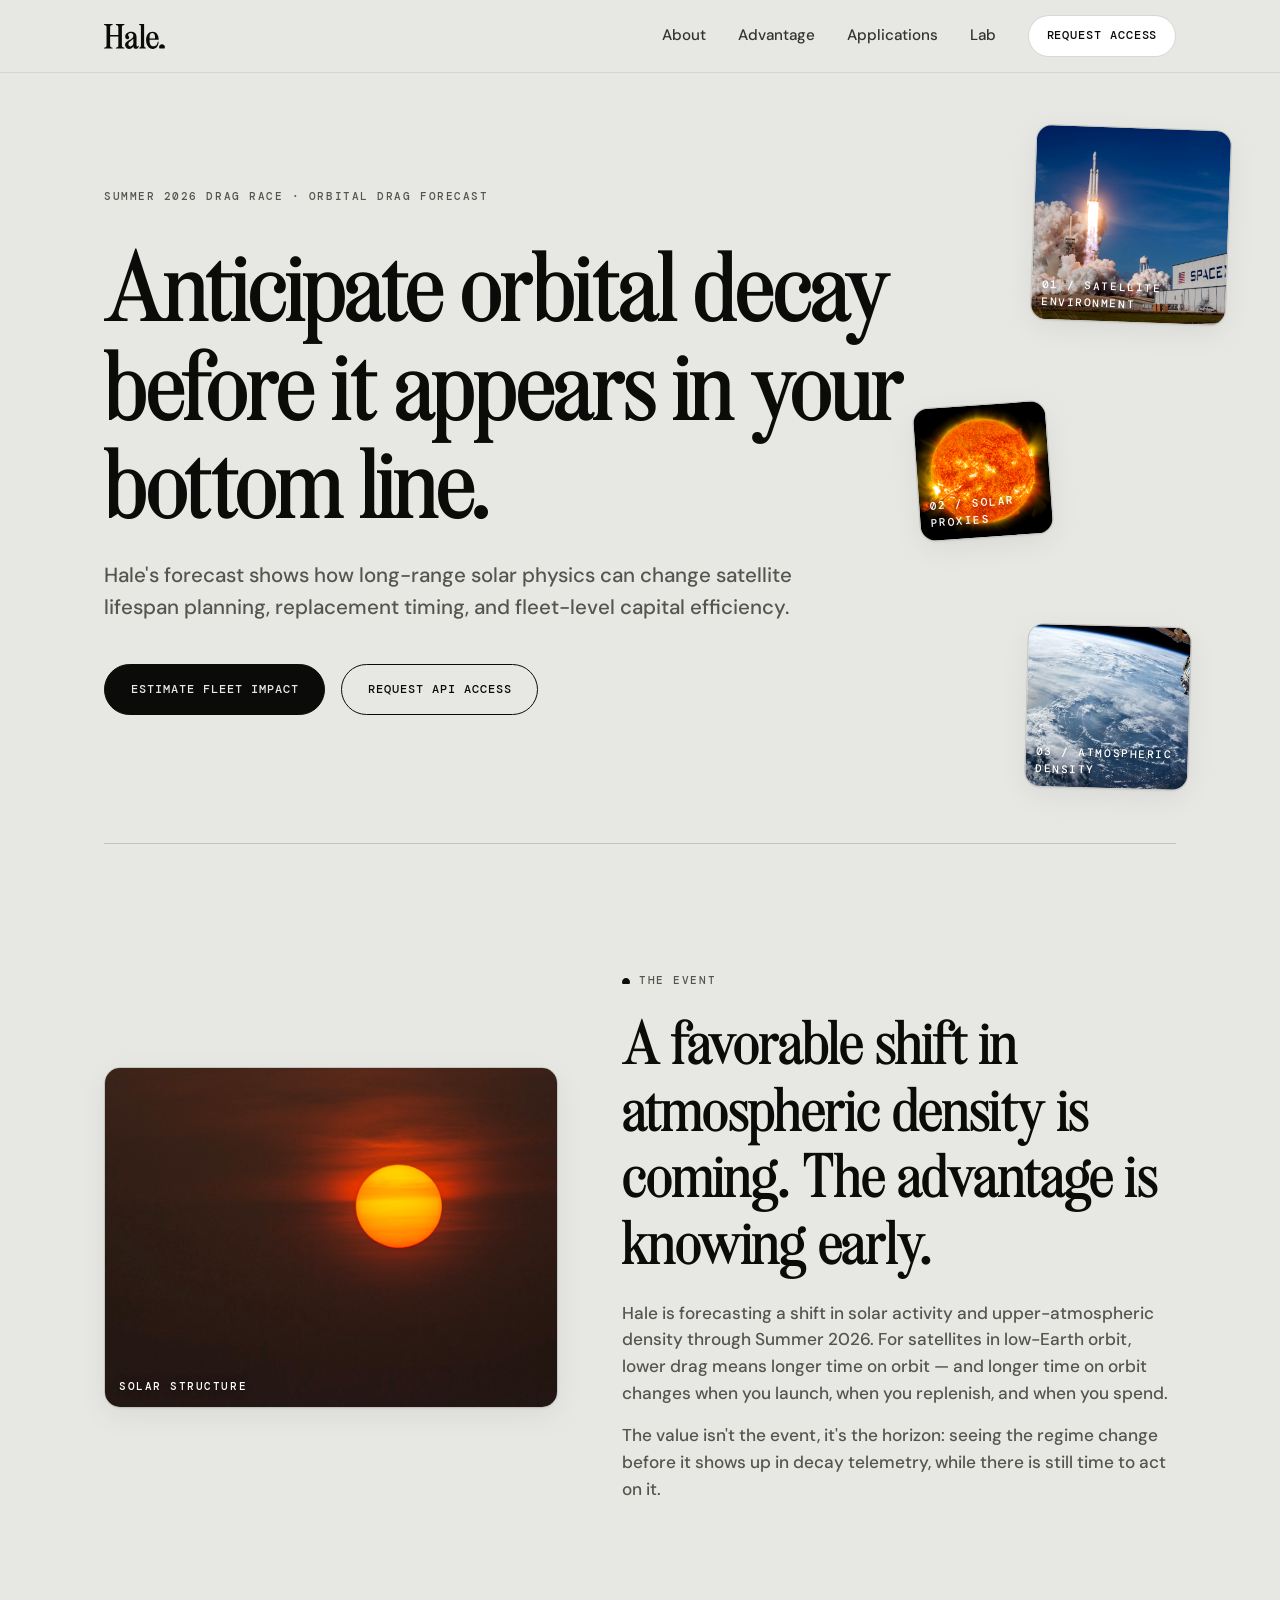
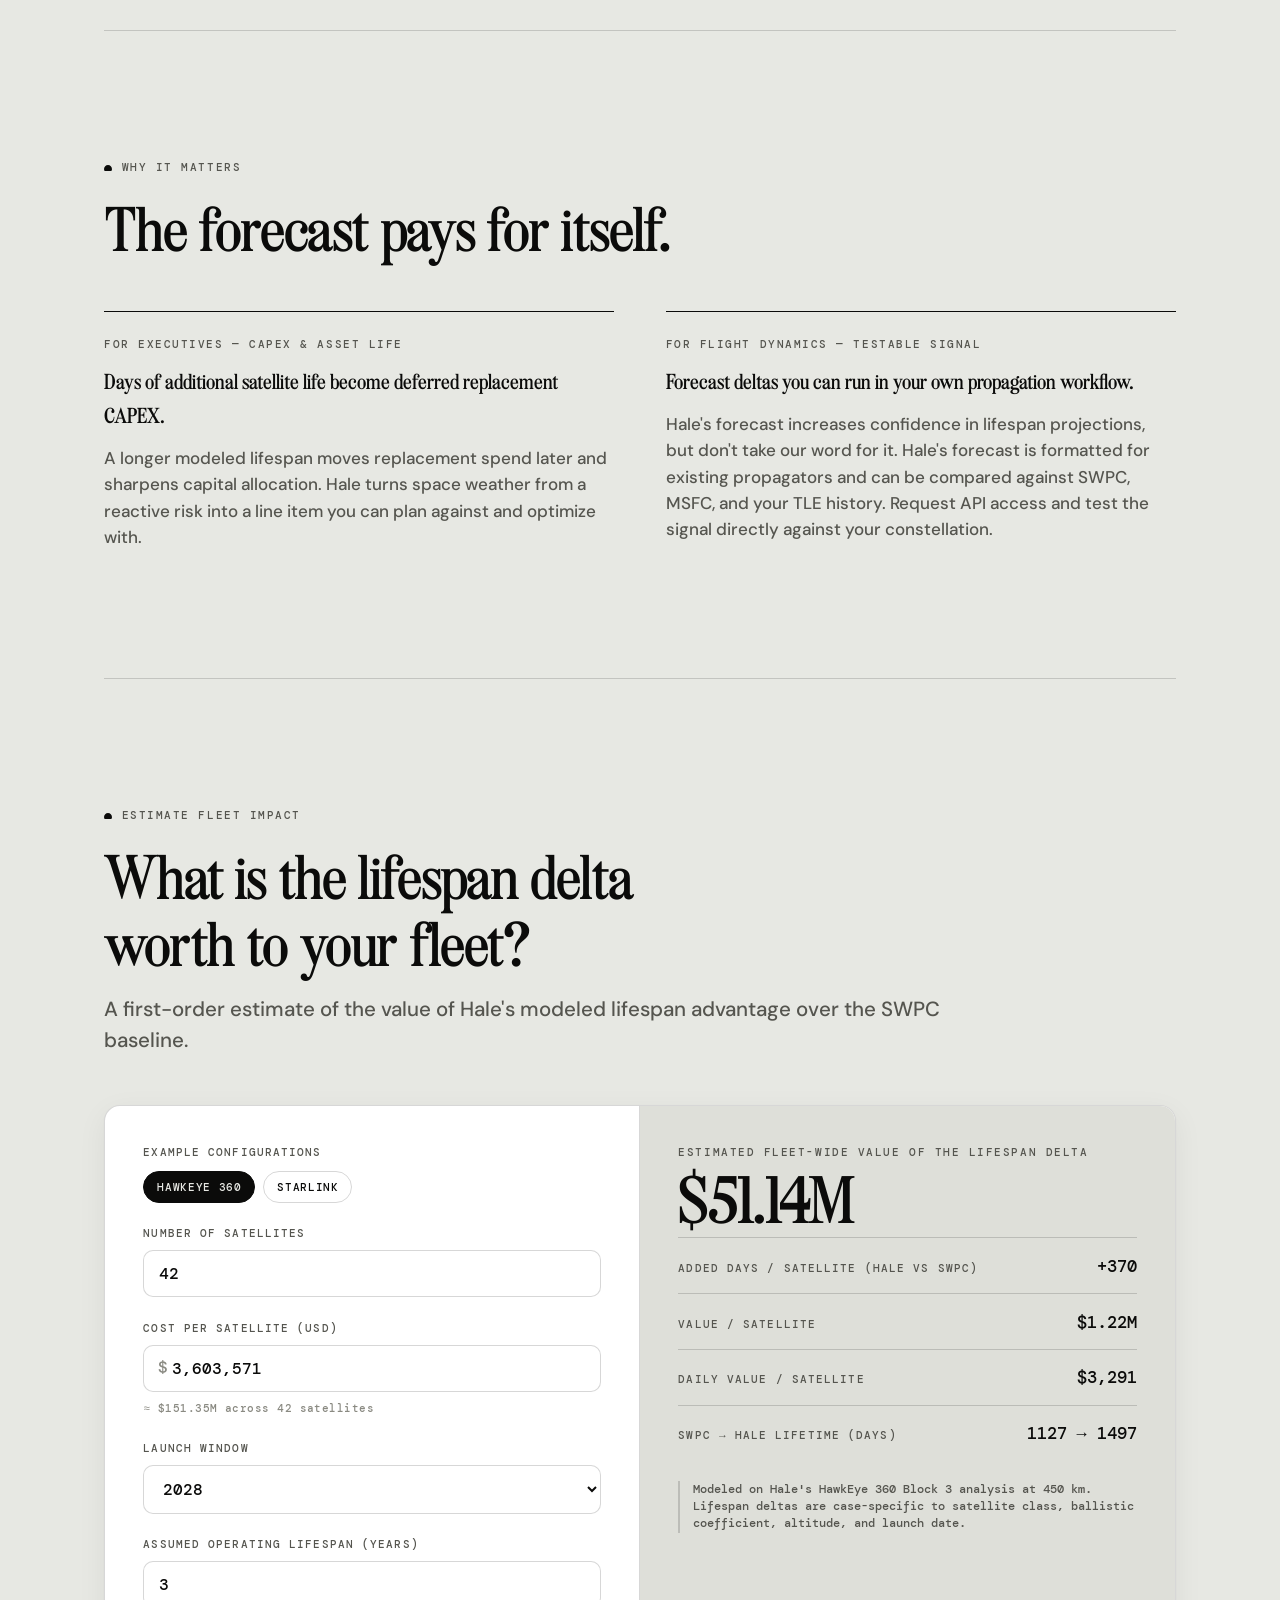
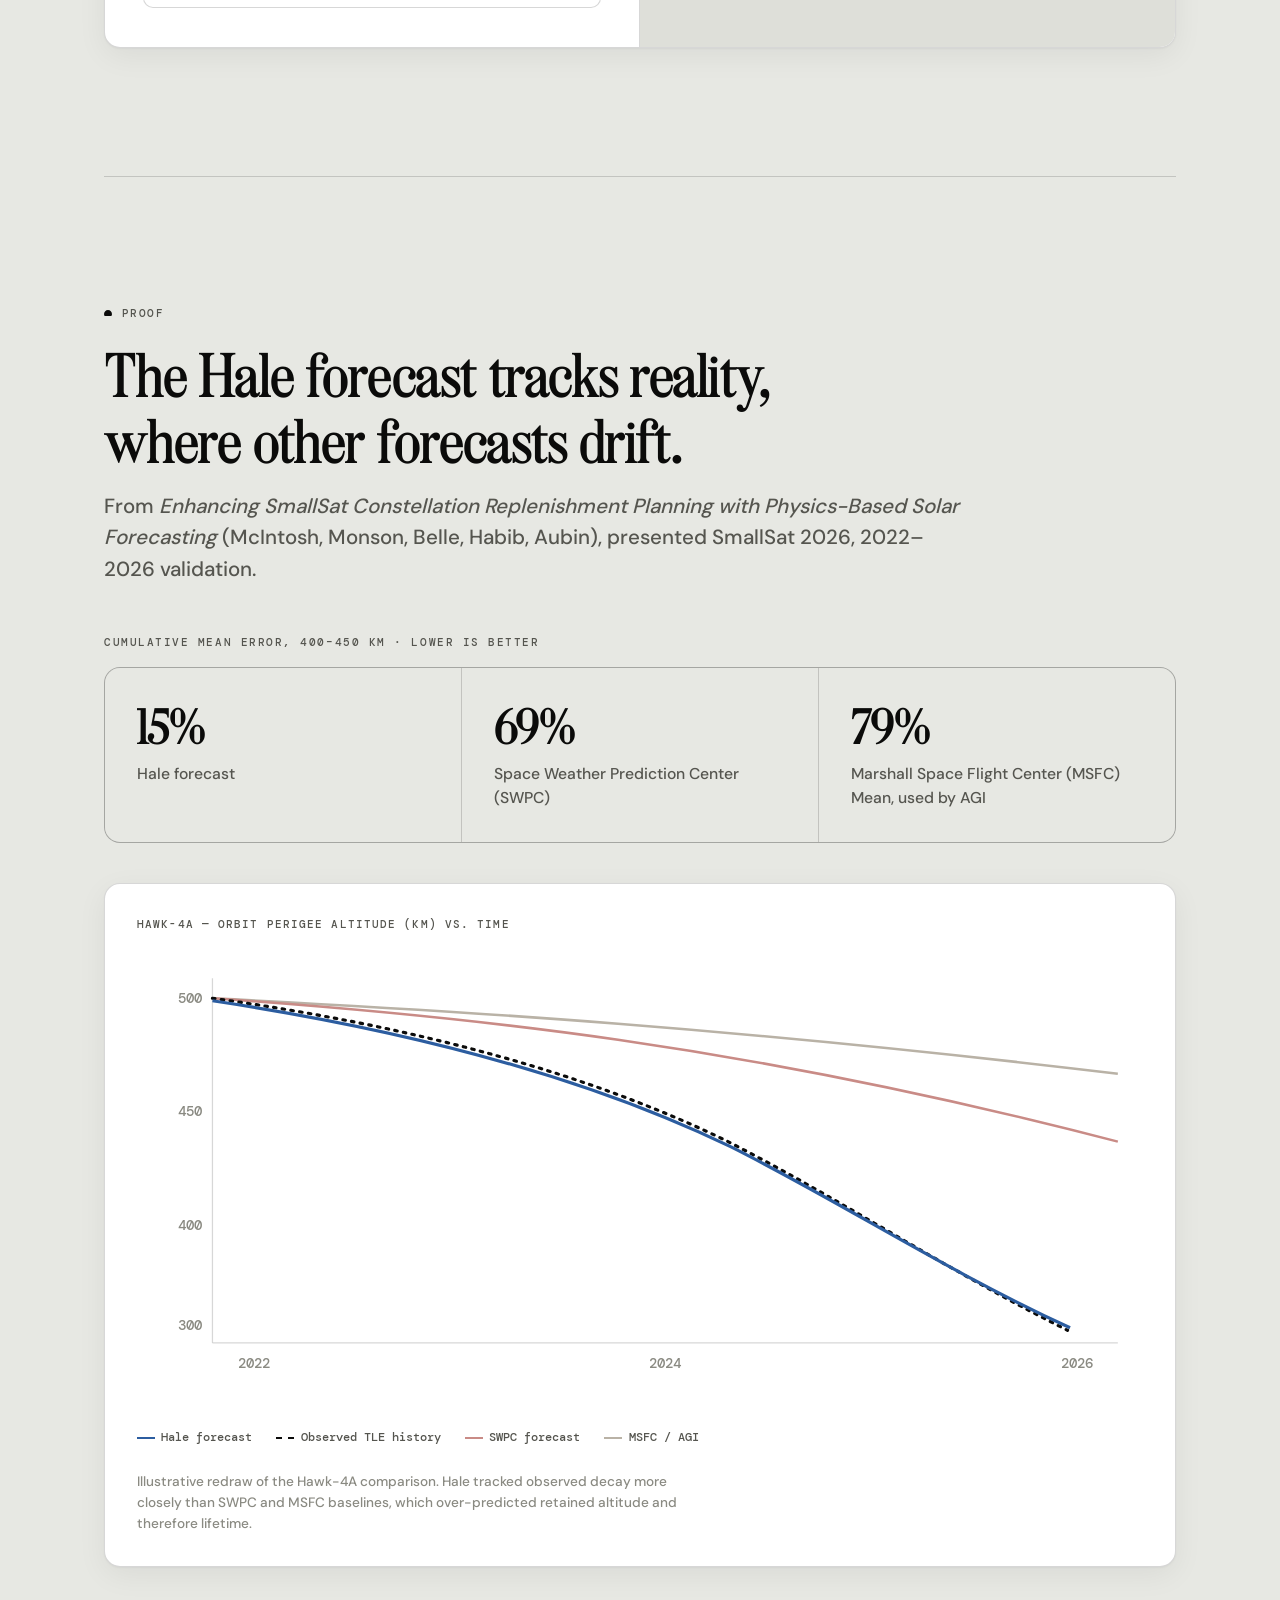
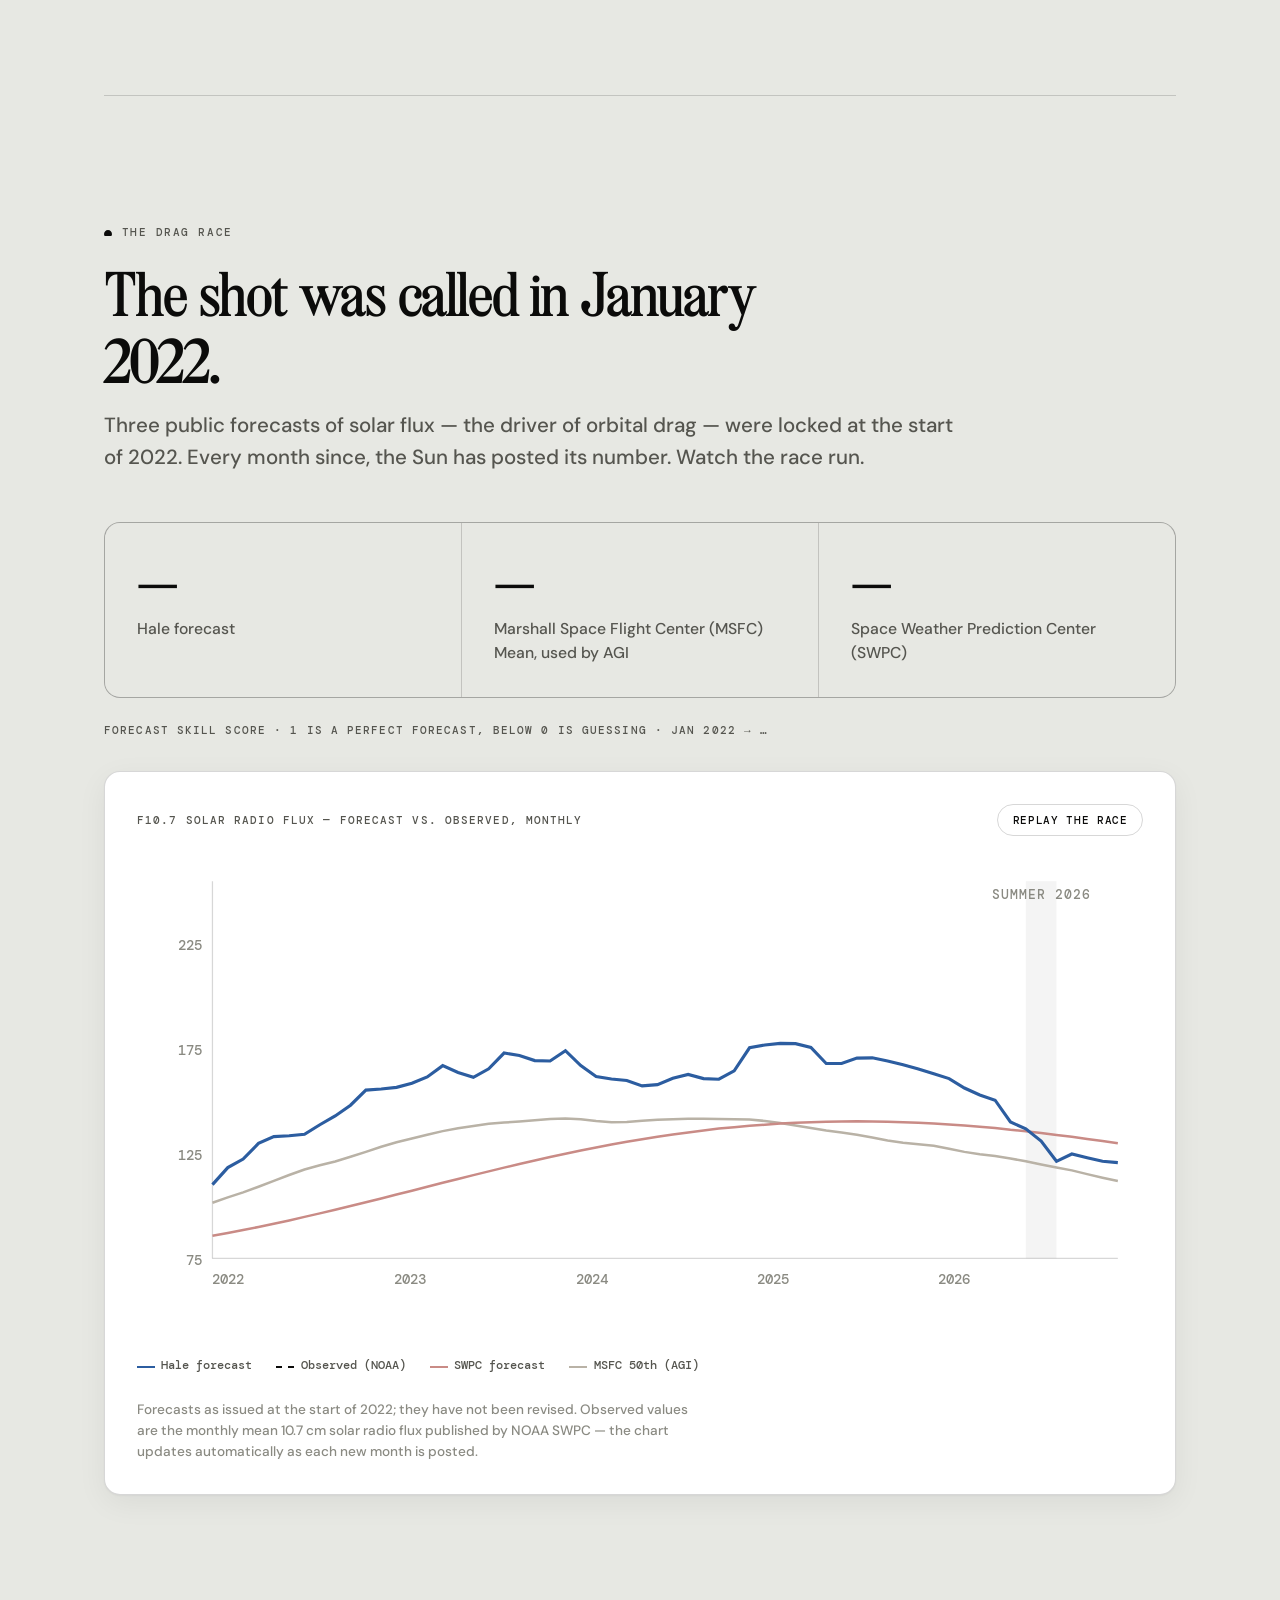
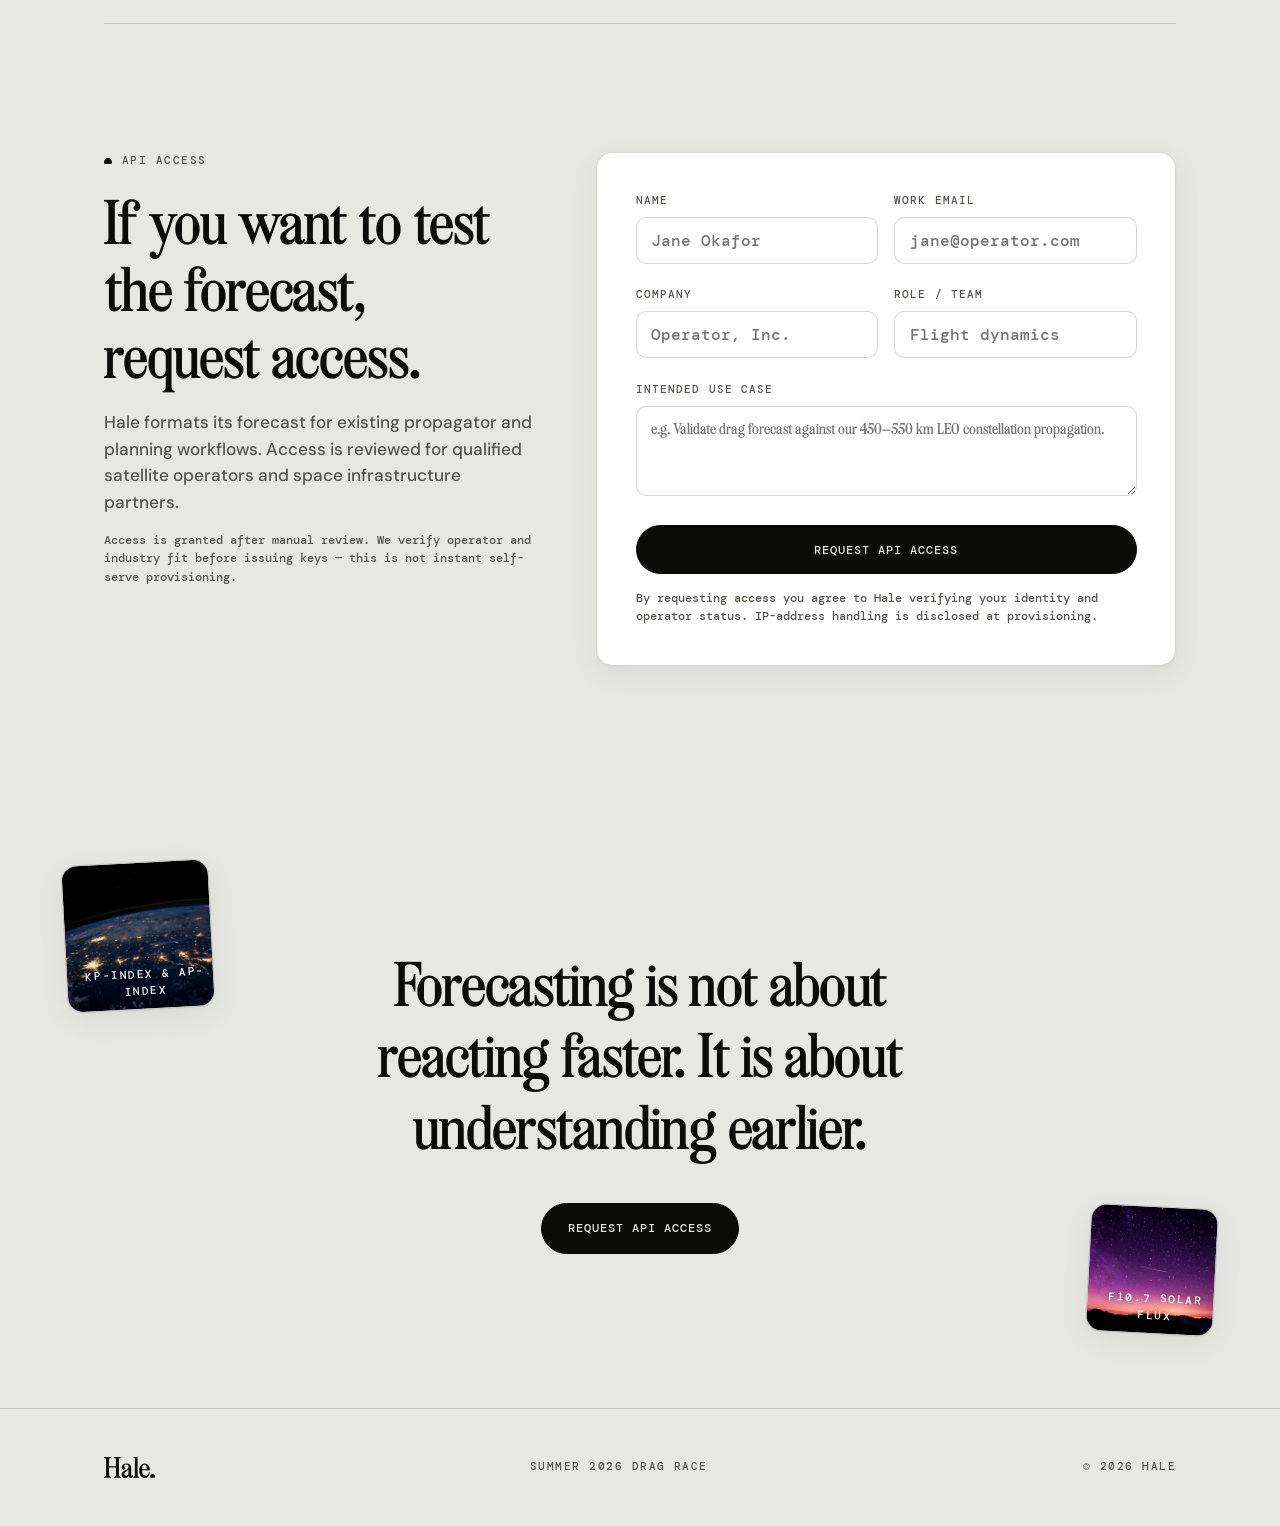
==== wordpress/static-drag-race/index.html @ 547c01ae "Static fallback: drag-race/index.html for direct serving (WP rewrites broken sitewide) Co-Authored-B" ====
<!doctype html>
<html lang="en">
<head>
<meta charset="utf-8">
<meta name="viewport" content="width=device-width, initial-scale=1">
<meta name="robots" content="noindex">
<title>Hale — Summer 2026 Drag Race · Orbital Drag Forecast</title>
<style>
/* Hale — Summer 2026 Drop. Tokens + fonts extracted from haleswx.com (hale-theme). */
:root{
  --bg:#E7E8E3;--bg-deep:#DEDFD9;--surface:#FFFFFF;--ink:#0B0B0A;--ink-soft:#55554F;--ink-faint:#8A8A82;
  --line:rgba(11,11,10,0.16);--line-soft:rgba(11,11,10,0.08);--hale-data:#2C5DA0;--warn:#9A5B2A;
  --font-serif:"Marlfield","Times New Roman",Times,Georgia,serif;
  --font-sans:"DM Sans",system-ui,-apple-system,"Segoe UI",Roboto,sans-serif;
  --font-mono:"DM Mono",ui-monospace,SFMono-Regular,Menlo,monospace;
  --t-display:clamp(3.25rem,8vw,7rem);--t-h1:clamp(2.5rem,5vw,4rem);--t-h2:clamp(1.75rem,3vw,2.5rem);--t-h3:1.375rem;
  --t-lead:clamp(1.125rem,1.6vw,1.375rem);--t-body:1.0625rem;--t-small:0.9375rem;--t-label:0.6875rem;
  --lh-display:0.96;--lh-head:1.04;--lh-body:1.55;--tracking-label:0.14em;
  --section-y:clamp(4rem,10vw,9rem);--gutter:clamp(1.25rem,5vw,5rem);--maxw:1200px;--measure:62ch;
  --radius-card:16px;--radius-sm:10px;--radius-pill:999px;--shadow-card:0 1px 2px rgba(11,11,10,.04),0 8px 30px rgba(11,11,10,.06);
  --img-fx:saturate(1.1) contrast(1.05) brightness(1.02);
}
@font-face{font-family:"Marlfield";src:url("https://cameronehrlich.github.io/hale-summer-2026-drop/fonts/marlfield-regular.woff2") format("woff2");font-weight:400;font-style:normal;font-display:swap}
@font-face{font-family:"DM Sans";src:url("https://cameronehrlich.github.io/hale-summer-2026-drop/fonts/dm-sans-500.woff2") format("woff2");font-weight:400 600;font-style:normal;font-display:swap}
@font-face{font-family:"DM Mono";src:url("https://cameronehrlich.github.io/hale-summer-2026-drop/fonts/dm-mono-500.woff2") format("woff2");font-weight:400 600;font-style:normal;font-display:swap}
*{box-sizing:border-box}
html{scroll-behavior:smooth}
body{margin:0;background:var(--bg);color:var(--ink);font-family:var(--font-sans);font-size:var(--t-body);line-height:var(--lh-body);-webkit-font-smoothing:antialiased;text-rendering:optimizeLegibility}
img{display:block}
.imgfx{filter:var(--img-fx)}
.lnk{transition:opacity .15s ease}
.lnk:hover{opacity:1!important}
.btn{transition:transform .15s ease,background .15s ease}
.btn:hover{transform:translateY(-1px)}
.btn-ghost:hover{background:rgba(11,11,10,.05);transform:none}
.pill{transition:transform .15s ease}
.pill:hover{transform:translateY(-1px)}
input:focus,select:focus,textarea:focus{outline:2px solid var(--ink);outline-offset:0}
.preset{font-family:var(--font-mono);font-size:.7rem;letter-spacing:.06em;text-transform:uppercase;padding:.5rem .8rem;border-radius:999px;cursor:pointer;transition:background .12s ease;background:transparent;color:var(--ink);border:1px solid var(--line)}
.preset[aria-pressed="true"]{background:var(--ink);color:var(--bg);border-color:var(--ink)}
@media (max-width:900px){ [data-r="deco"]{display:none!important} }
@media (max-width:820px){ [data-r="stack"]{grid-template-columns:1fr!important} [data-r="divider"]{border-right:0!important;border-bottom:1px solid var(--line)!important} }
@media (max-width:760px){ [data-r="navlinks"]{display:none!important} }
@media (max-width:560px){ [data-r="pair"]{grid-template-columns:1fr!important} }
@media (max-width:700px){ #drag-race svg text,#proof svg text{font-size:18px} #dr-dot{r:6} }
</style>
</head>
<body>

<header style="position:sticky;top:0;z-index:50;background:color-mix(in srgb,var(--bg) 86%,transparent);backdrop-filter:saturate(120%) blur(8px);-webkit-backdrop-filter:saturate(120%) blur(8px);border-bottom:1px solid var(--line-soft)">
  <div style="max-width:1200px;margin-inline:auto;padding-inline:clamp(1.25rem,5vw,5rem);display:flex;align-items:center;justify-content:space-between;height:72px">
    <a href="https://haleswx.com/" style="display:flex;align-items:center;color:var(--ink);text-decoration:none" aria-label="Hale — home"><svg width="61" height="25" viewBox="0 0 1817 747" fill="currentColor" xmlns="http://www.w3.org/2000/svg" role="img" aria-hidden="true"><path d="M1457.1 746.011C1334.54 746.011 1254.61 634.108 1254.61 481.708C1254.61 331.44 1330.28 228.063 1448.57 228.063C1564.74 228.063 1631.88 326.111 1631.88 472.117H1359.05V500.892C1359.05 603.202 1395.29 667.146 1479.48 667.146C1542.36 667.146 1589.25 629.846 1604.17 531.798H1630.82C1624.42 654.357 1566.87 746.011 1457.1 746.011ZM1440.05 268.561C1398.49 268.561 1359.05 295.205 1359.05 377.266V432.685H1521.04V377.266C1521.04 296.27 1481.61 268.561 1440.05 268.561Z"/><path d="M1048.04 735.357V708.714C1082.15 708.714 1100.26 683.136 1100.26 642.638V77.7987C1100.26 39.4322 1086.41 26.6434 1048.04 26.6434V1.11501e-05H1196.18V642.638C1196.18 683.136 1214.3 708.714 1248.4 708.714V735.357H1048.04Z"/><path d="M752.792 746.011C684.585 746.011 627.035 700.184 627.035 628.78C627.035 521.141 752.792 488.103 810.342 447.605C848.708 420.961 873.22 393.252 873.22 342.097C873.22 296.27 842.314 266.43 796.487 266.43C751.726 266.43 718.688 290.942 718.688 326.111C718.688 362.346 751.726 359.149 751.726 399.647C751.726 430.553 729.346 452.934 697.374 452.934C656.876 452.934 629.167 420.961 629.167 373.003C629.167 300.533 694.177 228.063 805.013 228.063C903.061 228.063 969.136 276.021 969.136 388.989V625.583C969.136 663.949 977.662 674.606 992.582 674.606C1006.44 674.606 1013.9 662.883 1020.29 649.029L1041.61 658.62C1026.69 722.564 989.385 742.813 952.084 742.813C909.455 742.813 873.22 720.433 873.22 663.949H871.089C848.708 721.499 802.881 746.011 752.792 746.011ZM790.093 669.278C827.393 669.278 863.628 642.634 873.22 586.15V444.408C857.234 461.459 840.182 474.248 823.131 485.971C770.909 522.206 727.214 550.981 727.214 607.465C727.214 647.963 752.792 669.278 790.093 669.278Z"/><path d="M0 735.357V708.714C47.9581 708.714 73.5357 683.136 73.5357 642.638V92.719C73.5357 52.221 47.9581 26.6434 0 26.6434V0H253.645V26.6434C205.687 26.6434 180.109 52.221 180.109 92.719V330.378H425.228V92.719C425.228 52.221 399.651 26.6434 351.693 26.6434V0H605.338V26.6434C557.379 26.6434 531.802 52.221 531.802 92.719V642.638C531.802 683.136 557.379 708.714 605.338 708.714V735.357H351.693V708.714C399.651 708.714 425.228 683.136 425.228 642.638V373.007H180.109V642.638C180.109 683.136 205.687 708.714 253.645 708.714V735.357H0Z"/><path d="M1729.9 602.412C1777.75 602.412 1816.54 641.205 1816.54 689.057C1816.54 706.085 1811.63 721.964 1803.15 735.357H1656.65C1648.17 721.964 1643.25 706.084 1643.25 689.057C1643.25 641.205 1682.05 602.412 1729.9 602.412Z"/></svg></a>
    <nav style="display:flex;gap:2rem;align-items:center">
      <div data-r="navlinks" style="display:flex;gap:2rem;align-items:center">
      <a class="lnk" href="#event" style="font-family:var(--font-sans);font-size:0.95rem;text-decoration:none;color:var(--ink);opacity:.82">About</a>
      <a class="lnk" href="#value" style="font-family:var(--font-sans);font-size:0.95rem;text-decoration:none;color:var(--ink);opacity:.82">Advantage</a>
      <a class="lnk" href="#calculator" style="font-family:var(--font-sans);font-size:0.95rem;text-decoration:none;color:var(--ink);opacity:.82">Applications</a>
      <a class="lnk" href="#proof" style="font-family:var(--font-sans);font-size:0.95rem;text-decoration:none;color:var(--ink);opacity:.82">Lab</a>
      </div>
      <a class="pill" href="#api" style="font-family:var(--font-mono);font-size:0.72rem;letter-spacing:0.08em;text-transform:uppercase;background:var(--surface);border:1px solid var(--line);border-radius:999px;padding:.7rem 1.1rem;text-decoration:none;white-space:nowrap;color:var(--ink)">Request access</a>
    </nav>
  </div>
</header>

<!-- HERO -->
<section style="position:relative;padding-block:clamp(4rem,9vw,8rem) var(--section-y);overflow:hidden">
  <div aria-hidden="true" data-r="deco" style="position:absolute;inset:0;pointer-events:none;z-index:0">
    <figure style="position:absolute;top:7%;right:4%;width:clamp(140px,16vw,196px);height:clamp(140px,16vw,196px);transform:rotate(2deg);border-radius:16px;overflow:hidden;border:1px solid var(--line);box-shadow:var(--shadow-card);margin:0">
      <img class="imgfx" src="https://cameronehrlich.github.io/hale-summer-2026-drop/images/hero-launch.jpg" alt="" style="width:100%;height:100%;object-fit:cover">
      <figcaption style="position:absolute;left:10px;bottom:9px;color:#fff;text-shadow:0 1px 8px rgba(0,0,0,.6);font-family:var(--font-mono);font-size:var(--t-label);letter-spacing:0.14em;text-transform:uppercase">01 / Satellite environment</figcaption>
    </figure>
    <figure style="position:absolute;top:43%;right:18%;width:clamp(104px,11vw,134px);height:clamp(104px,11vw,134px);transform:rotate(-4deg);border-radius:16px;overflow:hidden;border:1px solid var(--line);box-shadow:var(--shadow-card);margin:0">
      <img class="imgfx" src="https://cameronehrlich.github.io/hale-summer-2026-drop/images/hero-sun.jpg" alt="" style="width:100%;height:100%;object-fit:cover">
      <figcaption style="position:absolute;left:10px;bottom:9px;color:#fff;text-shadow:0 1px 8px rgba(0,0,0,.6);font-family:var(--font-mono);font-size:var(--t-label);letter-spacing:0.14em;text-transform:uppercase">02 / Solar Proxies</figcaption>
    </figure>
    <figure style="position:absolute;bottom:7%;right:7%;width:clamp(120px,13vw,164px);height:clamp(120px,13vw,164px);transform:rotate(1.5deg);border-radius:16px;overflow:hidden;border:1px solid var(--line);box-shadow:var(--shadow-card);margin:0">
      <img class="imgfx" src="https://cameronehrlich.github.io/hale-summer-2026-drop/images/hero-earth.jpg" alt="" style="width:100%;height:100%;object-fit:cover">
      <figcaption style="position:absolute;left:10px;bottom:9px;color:#fff;text-shadow:0 1px 8px rgba(0,0,0,.6);font-family:var(--font-mono);font-size:var(--t-label);letter-spacing:0.14em;text-transform:uppercase">03 / Atmospheric density</figcaption>
    </figure>
  </div>
  <div style="max-width:1200px;margin-inline:auto;padding-inline:clamp(1.25rem,5vw,5rem);position:relative;z-index:1">
    <div style="font-family:var(--font-mono);font-size:var(--t-label);letter-spacing:0.14em;text-transform:uppercase;color:var(--ink-soft);margin-bottom:2rem">Summer 2026 Drag Race · Orbital drag forecast</div>
    <h1 style="font-family:var(--font-serif);font-size:var(--t-display);font-weight:400;line-height:var(--lh-display);letter-spacing:-0.02em;max-width:16ch;margin:0">Anticipate orbital decay before it appears in your bottom line.</h1>
    <p style="margin:1.75rem 0 0;font-size:var(--t-lead);color:var(--ink-soft);max-width:54ch;font-weight:300">Hale's forecast shows how long-range solar physics can change satellite lifespan planning, replacement timing, and fleet-level capital efficiency.</p>
    <div style="margin-top:2.5rem;display:flex;gap:1rem;flex-wrap:wrap">
      <a class="btn" href="#calculator" style="font-family:var(--font-mono);font-size:0.78rem;letter-spacing:0.08em;text-transform:uppercase;padding:.95rem 1.6rem;border-radius:999px;text-decoration:none;border:1px solid var(--ink);background:var(--ink);color:var(--bg)">Estimate fleet impact</a>
      <a class="btn btn-ghost" href="#api" style="font-family:var(--font-mono);font-size:0.78rem;letter-spacing:0.08em;text-transform:uppercase;padding:.95rem 1.6rem;border-radius:999px;text-decoration:none;border:1px solid var(--ink);background:transparent;color:var(--ink)">Request API access</a>
    </div>
  </div>
</section>

<div style="max-width:1200px;margin-inline:auto;padding-inline:clamp(1.25rem,5vw,5rem)"><hr style="border:0;border-top:1px solid var(--line);margin:0"></div>

<!-- EVENT -->
<section id="event" style="padding-block:var(--section-y)">
  <div data-r="stack" style="max-width:1200px;margin-inline:auto;padding-inline:clamp(1.25rem,5vw,5rem);display:grid;grid-template-columns:.9fr 1.1fr;gap:clamp(2rem,5vw,5rem);align-items:center">
    <figure style="position:relative;margin:0;border-radius:16px;overflow:hidden;border:1px solid var(--line);box-shadow:var(--shadow-card)">
      <img class="imgfx" src="https://cameronehrlich.github.io/hale-summer-2026-drop/images/event-sun.jpg" alt="The Sun glowing low through the upper atmosphere" style="width:100%;aspect-ratio:4/3;object-fit:cover">
      <figcaption style="position:absolute;left:14px;bottom:12px;color:#fff;text-shadow:0 1px 8px rgba(0,0,0,.6);font-family:var(--font-mono);font-size:var(--t-label);letter-spacing:0.14em;text-transform:uppercase">Solar structure</figcaption>
    </figure>
    <div>
      <div style="display:flex;align-items:center;gap:.6rem;margin-bottom:1.25rem"><svg width="8" height="6.1" viewBox="0 0 173.3 133" fill="var(--ink)" aria-hidden="true" style="flex-shrink:0"><path d="M86.65 0C134.5 0 173.29 38.79 173.29 86.65C173.29 103.67 168.38 119.55 159.9 132.95H13.4C4.92 119.55 0 103.67 0 86.65C0 38.79 38.8 0 86.65 0Z"/></svg><span style="font-family:var(--font-mono);font-size:var(--t-label);letter-spacing:0.14em;text-transform:uppercase;color:var(--ink-soft)">The event</span></div>
      <h2 style="font-family:var(--font-serif);font-size:var(--t-h1);font-weight:400;line-height:var(--lh-head);letter-spacing:-.015em;max-width:18ch;margin:0 0 1.5rem">A favorable shift in atmospheric density is coming. The advantage is knowing early.</h2>
      <p style="max-width:62ch;color:var(--ink-soft);font-size:1.075rem;margin:0">Hale is forecasting a shift in solar activity and upper-atmospheric density through Summer 2026. For satellites in low-Earth orbit, lower drag means longer time on orbit — and longer time on orbit changes when you launch, when you replenish, and when you spend.</p>
      <p style="max-width:62ch;color:var(--ink-soft);font-size:1.075rem;margin:1rem 0 0">The value isn't the event, it's the horizon: seeing the regime change before it shows up in decay telemetry, while there is still time to act on it.</p>
    </div>
  </div>
</section>

<div style="max-width:1200px;margin-inline:auto;padding-inline:clamp(1.25rem,5vw,5rem)"><hr style="border:0;border-top:1px solid var(--line);margin:0"></div>

<!-- VALUE -->
<section id="value" style="padding-block:var(--section-y)">
  <div style="max-width:1200px;margin-inline:auto;padding-inline:clamp(1.25rem,5vw,5rem)">
    <div style="margin-bottom:3rem">
      <div style="display:flex;align-items:center;gap:.6rem;margin-bottom:1.25rem"><svg width="8" height="6.1" viewBox="0 0 173.3 133" fill="var(--ink)" aria-hidden="true" style="flex-shrink:0"><path d="M86.65 0C134.5 0 173.29 38.79 173.29 86.65C173.29 103.67 168.38 119.55 159.9 132.95H13.4C4.92 119.55 0 103.67 0 86.65C0 38.79 38.8 0 86.65 0Z"/></svg><span style="font-family:var(--font-mono);font-size:var(--t-label);letter-spacing:0.14em;text-transform:uppercase;color:var(--ink-soft)">Why it matters</span></div>
      <h2 style="font-family:var(--font-serif);font-size:var(--t-h1);font-weight:400;line-height:var(--lh-head);letter-spacing:-0.015em;max-width:20ch;margin:0">The forecast pays for itself.</h2>
    </div>
    <div data-r="stack" style="display:grid;grid-template-columns:1fr 1fr;gap:clamp(1.5rem,4vw,3.5rem)">
      <div style="border-top:1px solid var(--ink);padding-top:1.5rem">
        <div style="font-family:var(--font-mono);font-size:var(--t-label);letter-spacing:0.14em;text-transform:uppercase;color:var(--ink-soft);margin-bottom:.75rem">For executives — CAPEX &amp; asset life</div>
        <h3 style="font-family:var(--font-serif);font-size:var(--t-h3);font-weight:400;margin:0 0 .75rem">Days of additional satellite life become deferred replacement CAPEX.</h3>
        <p style="color:var(--ink-soft);margin:0">A longer modeled lifespan moves replacement spend later and sharpens capital allocation. Hale turns space weather from a reactive risk into a line item you can plan against and optimize with.</p>
      </div>
      <div style="border-top:1px solid var(--ink);padding-top:1.5rem">
        <div style="font-family:var(--font-mono);font-size:var(--t-label);letter-spacing:0.14em;text-transform:uppercase;color:var(--ink-soft);margin-bottom:.75rem">For flight dynamics — testable signal</div>
        <h3 style="font-family:var(--font-serif);font-size:var(--t-h3);font-weight:400;margin:0 0 .75rem">Forecast deltas you can run in your own propagation workflow.</h3>
        <p style="color:var(--ink-soft);margin:0">Hale's forecast increases confidence in lifespan projections, but don't take our word for it. Hale's forecast is formatted for existing propagators and can be compared against SWPC, MSFC, and your TLE history. Request API access and test the signal directly against your constellation.</p>
      </div>
    </div>
  </div>
</section>

<div style="max-width:1200px;margin-inline:auto;padding-inline:clamp(1.25rem,5vw,5rem)"><hr style="border:0;border-top:1px solid var(--line);margin:0"></div>

<!-- CALCULATOR -->
<section id="calculator" style="padding-block:var(--section-y)">
  <div style="max-width:1200px;margin-inline:auto;padding-inline:clamp(1.25rem,5vw,5rem)">
    <div style="margin-bottom:3rem">
      <div style="display:flex;align-items:center;gap:.6rem;margin-bottom:1.25rem"><svg width="8" height="6.1" viewBox="0 0 173.3 133" fill="var(--ink)" aria-hidden="true" style="flex-shrink:0"><path d="M86.65 0C134.5 0 173.29 38.79 173.29 86.65C173.29 103.67 168.38 119.55 159.9 132.95H13.4C4.92 119.55 0 103.67 0 86.65C0 38.79 38.8 0 86.65 0Z"/></svg><span style="font-family:var(--font-mono);font-size:var(--t-label);letter-spacing:0.14em;text-transform:uppercase;color:var(--ink-soft)">Estimate fleet impact</span></div>
      <h2 style="font-family:var(--font-serif);font-size:var(--t-h1);font-weight:400;line-height:var(--lh-head);letter-spacing:-0.015em;max-width:20ch;margin:0 0 1rem">What is the lifespan delta worth to your fleet?</h2>
      <p style="font-size:var(--t-lead);color:var(--ink-soft);max-width:62ch;font-weight:300;margin:0">A first-order estimate of the value of Hale's modeled lifespan advantage over the SWPC baseline.</p>
    </div>

    <div style="background:var(--surface);border:1px solid var(--line);border-radius:16px;box-shadow:var(--shadow-card);overflow:hidden">
      <div data-r="stack" style="display:grid;grid-template-columns:1fr 1fr">
        <div data-r="divider" style="padding:clamp(1.5rem,3vw,2.5rem);border-right:1px solid var(--line)">
          <div style="font-family:var(--font-mono);font-size:var(--t-label);letter-spacing:0.1em;text-transform:uppercase;color:var(--ink-soft);margin-bottom:.6rem">Example configurations</div>
          <div role="group" aria-label="Example fleet configurations" style="display:flex;gap:.5rem;flex-wrap:wrap;margin-bottom:1.4rem">
            <button type="button" class="preset" data-preset="he360" aria-pressed="true">HawkEye 360</button>
            <button type="button" class="preset" data-preset="starlink" aria-pressed="false">Starlink</button>
          </div>
          <div style="margin-bottom:1.4rem">
            <label for="sats" style="display:block;font-family:var(--font-mono);font-size:var(--t-label);letter-spacing:0.1em;text-transform:uppercase;color:var(--ink-soft);margin-bottom:.5rem">Number of satellites</label>
            <input id="sats" type="text" inputmode="numeric" value="42" style="width:100%;font-family:var(--font-mono);font-size:1rem;color:var(--ink);background:var(--surface);border:1px solid var(--line);border-radius:10px;padding:.75rem .9rem">
          </div>
          <div style="margin-bottom:1.4rem">
            <label for="cost" style="display:block;font-family:var(--font-mono);font-size:var(--t-label);letter-spacing:0.1em;text-transform:uppercase;color:var(--ink-soft);margin-bottom:.5rem">Cost per satellite (USD)</label>
            <div style="position:relative;display:flex;align-items:center"><span style="position:absolute;left:.9rem;font-family:var(--font-mono);font-size:1rem;color:var(--ink-faint);pointer-events:none">$</span><input id="cost" type="text" inputmode="numeric" value="3,603,571" style="width:100%;font-family:var(--font-mono);font-size:1rem;color:var(--ink);background:var(--surface);border:1px solid var(--line);border-radius:10px;padding:.75rem .9rem .75rem 1.7rem"></div>
            <div id="costHelper" style="margin-top:.5rem;font-family:var(--font-mono);font-size:0.7rem;letter-spacing:0.04em;color:var(--ink-faint)">≈ $151.35M across 42 satellites</div>
          </div>
          <div style="margin-bottom:1.4rem">
            <label for="window" style="display:block;font-family:var(--font-mono);font-size:var(--t-label);letter-spacing:0.1em;text-transform:uppercase;color:var(--ink-soft);margin-bottom:.5rem">Launch window</label>
            <select id="window" style="width:100%;font-family:var(--font-mono);font-size:1rem;color:var(--ink);background:var(--surface);border:1px solid var(--line);border-radius:10px;padding:.75rem .9rem">
              <option value="h1_2026">H1 2026</option>
              <option value="h2_2026">H2 2026</option>
              <option value="2027">2027</option>
              <option value="2028" selected>2028</option>
            </select>
          </div>
          <div style="margin-bottom:0">
            <label for="life" style="display:block;font-family:var(--font-mono);font-size:var(--t-label);letter-spacing:0.1em;text-transform:uppercase;color:var(--ink-soft);margin-bottom:.5rem">Assumed operating lifespan (years)</label>
            <input id="life" type="number" min="1" step="0.5" value="3" style="width:100%;font-family:var(--font-mono);font-size:1rem;color:var(--ink);background:var(--surface);border:1px solid var(--line);border-radius:10px;padding:.75rem .9rem">
          </div>
        </div>

        <div style="padding:clamp(1.5rem,3vw,2.5rem);background:var(--bg-deep)">
          <div style="font-family:var(--font-mono);font-size:var(--t-label);letter-spacing:0.14em;text-transform:uppercase;color:var(--ink-soft)">Estimated fleet-wide value of the lifespan delta</div>
          <div id="o_fleet" style="font-family:var(--font-serif);font-size:clamp(2.75rem,6vw,4.25rem);line-height:1;letter-spacing:-0.02em;margin:.25rem 0">$51.14M</div>
          <div style="display:flex;justify-content:space-between;align-items:baseline;gap:1rem;padding:.9rem 0;border-top:1px solid var(--line)"><span style="font-family:var(--font-mono);font-size:var(--t-label);letter-spacing:0.1em;text-transform:uppercase;color:var(--ink-soft)">Added days / satellite (Hale vs SWPC)</span><span id="o_days" style="font-family:var(--font-mono);font-size:1.05rem;white-space:nowrap;flex-shrink:0">+370</span></div>
          <div style="display:flex;justify-content:space-between;align-items:baseline;gap:1rem;padding:.9rem 0;border-top:1px solid var(--line)"><span style="font-family:var(--font-mono);font-size:var(--t-label);letter-spacing:0.1em;text-transform:uppercase;color:var(--ink-soft)">Value / satellite</span><span id="o_persat" style="font-family:var(--font-mono);font-size:1.05rem;white-space:nowrap;flex-shrink:0">$1.22M</span></div>
          <div style="display:flex;justify-content:space-between;align-items:baseline;gap:1rem;padding:.9rem 0;border-top:1px solid var(--line)"><span style="font-family:var(--font-mono);font-size:var(--t-label);letter-spacing:0.1em;text-transform:uppercase;color:var(--ink-soft)">Daily value / satellite</span><span id="o_daily" style="font-family:var(--font-mono);font-size:1.05rem;white-space:nowrap;flex-shrink:0">$3,291</span></div>
          <div style="display:flex;justify-content:space-between;align-items:baseline;gap:1rem;padding:.9rem 0;border-top:1px solid var(--line)"><span style="font-family:var(--font-mono);font-size:var(--t-label);letter-spacing:0.1em;text-transform:uppercase;color:var(--ink-soft)">SWPC → Hale lifetime (days)</span><span id="o_life" style="font-family:var(--font-mono);font-size:1.05rem;white-space:nowrap;flex-shrink:0">1127 → 1497</span></div>
          <div id="caveatPrecise" style="margin-top:1.25rem;font-family:var(--font-mono);font-size:0.72rem;line-height:1.5;color:var(--ink-soft);border-left:2px solid var(--line);padding-left:.8rem">Modeled on Hale's HawkEye 360 Block 3 analysis at 450&nbsp;km. Lifespan deltas are case-specific to satellite class, ballistic coefficient, altitude, and launch date.</div>
          <div id="caveatIllus" style="display:none;margin-top:1.25rem;font-family:var(--font-mono);font-size:0.72rem;line-height:1.5;color:var(--warn);border-left:2px solid var(--warn);padding-left:.8rem"><b>Illustrative only.</b> Reuses the HawkEye 360 / 450&nbsp;km drag assumptions; precise figures need a separate orbital-dynamics run for this fleet.</div>
        </div>
      </div>
    </div>
  </div>
</section>

<div style="max-width:1200px;margin-inline:auto;padding-inline:clamp(1.25rem,5vw,5rem)"><hr style="border:0;border-top:1px solid var(--line);margin:0"></div>

<!-- PROOF -->
<section id="proof" style="padding-block:var(--section-y)">
  <div style="max-width:1200px;margin-inline:auto;padding-inline:clamp(1.25rem,5vw,5rem)">
    <div style="margin-bottom:3rem">
      <div style="display:flex;align-items:center;gap:.6rem;margin-bottom:1.25rem"><svg width="8" height="6.1" viewBox="0 0 173.3 133" fill="var(--ink)" aria-hidden="true" style="flex-shrink:0"><path d="M86.65 0C134.5 0 173.29 38.79 173.29 86.65C173.29 103.67 168.38 119.55 159.9 132.95H13.4C4.92 119.55 0 103.67 0 86.65C0 38.79 38.8 0 86.65 0Z"/></svg><span style="font-family:var(--font-mono);font-size:var(--t-label);letter-spacing:0.14em;text-transform:uppercase;color:var(--ink-soft)">Proof</span></div>
      <h2 style="font-family:var(--font-serif);font-size:var(--t-h1);font-weight:400;line-height:var(--lh-head);letter-spacing:-0.015em;max-width:24ch;margin:0 0 1rem">The Hale forecast tracks reality, where other forecasts drift.</h2>
      <p style="font-size:var(--t-lead);color:var(--ink-soft);max-width:62ch;font-weight:300;margin:0">From <i>Enhancing SmallSat Constellation Replenishment Planning with Physics-Based Solar Forecasting</i> (McIntosh, Monson, Belle, Habib, Aubin), presented SmallSat 2026, 2022–2026 validation.</p>
    </div>

    <div style="font-family:var(--font-mono);font-size:var(--t-label);letter-spacing:0.14em;text-transform:uppercase;color:var(--ink-soft);margin-bottom:1rem">Cumulative mean error, 400–450&nbsp;km · lower is better</div>
    <div data-r="stack" style="display:grid;grid-template-columns:repeat(3,1fr);gap:1px;background:var(--line);border:1px solid var(--line);border-radius:16px;overflow:hidden">
      <div style="background:var(--bg);padding:clamp(1.25rem,3vw,2rem)">
        <div style="font-family:var(--font-serif);font-size:clamp(2.25rem,5vw,3.25rem);line-height:1;letter-spacing:-0.02em">15%</div>
        <div style="margin-top:.6rem;color:var(--ink-soft);font-size:0.98rem;max-width:34ch"><b>Hale forecast</b></div>
      </div>
      <div style="background:var(--bg);padding:clamp(1.25rem,3vw,2rem)">
        <div style="font-family:var(--font-serif);font-size:clamp(2.25rem,5vw,3.25rem);line-height:1;letter-spacing:-0.02em">69%</div>
        <div style="margin-top:.6rem;color:var(--ink-soft);font-size:0.98rem;max-width:34ch">Space Weather Prediction Center <b>(SWPC)</b></div>
      </div>
      <div style="background:var(--bg);padding:clamp(1.25rem,3vw,2rem)">
        <div style="font-family:var(--font-serif);font-size:clamp(2.25rem,5vw,3.25rem);line-height:1;letter-spacing:-0.02em">79%</div>
        <div style="margin-top:.6rem;color:var(--ink-soft);font-size:0.98rem;max-width:34ch">Marshall Space Flight Center <b>(MSFC) Mean</b>, used by AGI</div>
      </div>
    </div>

    <figure style="margin:2.5rem 0 0;background:var(--surface);border:1px solid var(--line);border-radius:16px;box-shadow:var(--shadow-card);padding:clamp(1.25rem,3vw,2rem)">
      <figcaption style="font-family:var(--font-mono);font-size:var(--t-label);letter-spacing:0.1em;text-transform:uppercase;color:var(--ink-soft);margin-bottom:1.25rem">Hawk-4A — orbit perigee altitude (km) vs. time</figcaption>
      <svg viewBox="0 0 800 360" width="100%" role="img" aria-label="Line chart: the Hale forecast tracks observed TLE decay closely while SWPC and MSFC baselines over-predict altitude.">
        <line x1="60" y1="20" x2="60" y2="310" style="stroke:var(--line)"></line>
        <line x1="60" y1="310" x2="780" y2="310" style="stroke:var(--line)"></line>
        <g font-size="11" style="fill:var(--ink-faint);font-family:var(--font-mono)">
          <text x="52" y="40" text-anchor="end">500</text>
          <text x="52" y="130" text-anchor="end">450</text>
          <text x="52" y="220" text-anchor="end">400</text>
          <text x="52" y="300" text-anchor="end">300</text>
          <text x="80" y="330">2022</text>
          <text x="420" y="330" text-anchor="middle">2024</text>
          <text x="760" y="330" text-anchor="end">2026</text>
        </g>
        <path d="M60,36 C260,46 480,60 780,96" fill="none" stroke="#b9b2a6" stroke-width="2"></path>
        <path d="M60,36 C260,50 480,72 780,150" fill="none" stroke="#c98b86" stroke-width="2"></path>
        <path d="M60,36 C220,58 360,96 470,150 C560,196 640,250 740,300" fill="none" stroke="#0B0B0A" stroke-width="2.5" stroke-dasharray="2 5" stroke-linecap="round"></path>
        <path d="M60,38 C220,62 360,100 472,154 C560,198 642,252 742,298" fill="none" stroke="#2C5DA0" stroke-width="2.5"></path>
      </svg>
      <div style="display:flex;gap:1.5rem;flex-wrap:wrap;margin-top:1rem;font-family:var(--font-mono);font-size:0.72rem;color:var(--ink-soft)">
        <span><i style="display:inline-block;width:18px;height:0;border-top-width:2px;border-top-style:solid;border-top-color:#2C5DA0;vertical-align:middle;margin-right:.4rem"></i>Hale forecast</span>
        <span><i style="display:inline-block;width:18px;height:0;border-top-width:2px;border-top-style:dashed;border-top-color:#0B0B0A;vertical-align:middle;margin-right:.4rem"></i>Observed TLE history</span>
        <span><i style="display:inline-block;width:18px;height:0;border-top-width:2px;border-top-style:solid;border-top-color:#c98b86;vertical-align:middle;margin-right:.4rem"></i>SWPC forecast</span>
        <span><i style="display:inline-block;width:18px;height:0;border-top-width:2px;border-top-style:solid;border-top-color:#b9b2a6;vertical-align:middle;margin-right:.4rem"></i>MSFC / AGI</span>
      </div>
      <p style="margin:1.5rem 0 0;font-size:0.85rem;color:var(--ink-faint);max-width:62ch">Illustrative redraw of the Hawk-4A comparison. Hale tracked observed decay more closely than SWPC and MSFC baselines, which over-predicted retained altitude and therefore lifetime.</p>
    </figure>
  </div>
</section>

<div style="max-width:1200px;margin-inline:auto;padding-inline:clamp(1.25rem,5vw,5rem)"><hr style="border:0;border-top:1px solid var(--line);margin:0"></div>

<!-- DRAG RACE -->
<section id="drag-race" style="padding-block:var(--section-y)">
  <div style="max-width:1200px;margin-inline:auto;padding-inline:clamp(1.25rem,5vw,5rem)">
    <div style="margin-bottom:3rem">
      <div style="display:flex;align-items:center;gap:.6rem;margin-bottom:1.25rem"><svg width="8" height="6.1" viewBox="0 0 173.3 133" fill="var(--ink)" aria-hidden="true" style="flex-shrink:0"><path d="M86.65 0C134.5 0 173.29 38.79 173.29 86.65C173.29 103.67 168.38 119.55 159.9 132.95H13.4C4.92 119.55 0 103.67 0 86.65C0 38.79 38.8 0 86.65 0Z"/></svg><span style="font-family:var(--font-mono);font-size:var(--t-label);letter-spacing:0.14em;text-transform:uppercase;color:var(--ink-soft)">The drag race</span></div>
      <h2 style="font-family:var(--font-serif);font-size:var(--t-h1);font-weight:400;line-height:var(--lh-head);letter-spacing:-0.015em;max-width:22ch;margin:0 0 1rem">The shot was called in January 2022.</h2>
      <p style="font-size:var(--t-lead);color:var(--ink-soft);max-width:62ch;font-weight:300;margin:0">Three public forecasts of solar flux — the driver of orbital drag — were locked at the start of 2022. Every month since, the Sun has posted its number. Watch the race run.</p>
    </div>

    <div data-r="stack" style="display:grid;grid-template-columns:repeat(3,1fr);gap:1px;background:var(--line);border:1px solid var(--line);border-radius:16px;overflow:hidden;margin-bottom:1.5rem">
      <div id="dr-box-hale" style="background:var(--bg);padding:clamp(1.25rem,3vw,2rem);transition:background .5s ease,box-shadow .5s ease">
        <div style="display:flex;justify-content:space-between;align-items:flex-start;gap:.5rem">
          <div id="dr-skill-hale" style="font-family:var(--font-serif);font-size:clamp(2.25rem,5vw,3.25rem);line-height:1;letter-spacing:-0.02em">—</div>
          <span id="dr-rank-hale" style="visibility:hidden;font-family:var(--font-mono);font-size:.62rem;letter-spacing:.1em;text-transform:uppercase;border:1px solid var(--line);border-radius:999px;padding:.25rem .55rem;color:var(--ink-soft);transition:all .3s ease"></span>
        </div>
        <div style="margin-top:.6rem;color:var(--ink-soft);font-size:0.98rem"><b>Hale forecast</b><span id="dr-win" style="display:none;font-family:var(--font-mono);font-size:.66rem;letter-spacing:.1em;text-transform:uppercase;color:var(--ink)"> · leading</span></div>
      </div>
      <div id="dr-box-msfc50" style="background:var(--bg);padding:clamp(1.25rem,3vw,2rem);transition:background .5s ease">
        <div style="display:flex;justify-content:space-between;align-items:flex-start;gap:.5rem">
          <div id="dr-skill-msfc50" style="font-family:var(--font-serif);font-size:clamp(2.25rem,5vw,3.25rem);line-height:1;letter-spacing:-0.02em">—</div>
          <span id="dr-rank-msfc50" style="visibility:hidden;font-family:var(--font-mono);font-size:.62rem;letter-spacing:.1em;text-transform:uppercase;border:1px solid var(--line);border-radius:999px;padding:.25rem .55rem;color:var(--ink-soft);transition:all .3s ease"></span>
        </div>
        <div style="margin-top:.6rem;color:var(--ink-soft);font-size:0.98rem">Marshall Space Flight Center <b>(MSFC) Mean</b>, used by AGI</div>
      </div>
      <div id="dr-box-swpc" style="background:var(--bg);padding:clamp(1.25rem,3vw,2rem);transition:background .5s ease">
        <div style="display:flex;justify-content:space-between;align-items:flex-start;gap:.5rem">
          <div id="dr-skill-swpc" style="font-family:var(--font-serif);font-size:clamp(2.25rem,5vw,3.25rem);line-height:1;letter-spacing:-0.02em">—</div>
          <span id="dr-rank-swpc" style="visibility:hidden;font-family:var(--font-mono);font-size:.62rem;letter-spacing:.1em;text-transform:uppercase;border:1px solid var(--line);border-radius:999px;padding:.25rem .55rem;color:var(--ink-soft);transition:all .3s ease"></span>
        </div>
        <div style="margin-top:.6rem;color:var(--ink-soft);font-size:0.98rem">Space Weather Prediction Center <b>(SWPC)</b></div>
      </div>
    </div>
    <div id="dr-scorenote" style="font-family:var(--font-mono);font-size:var(--t-label);letter-spacing:.1em;text-transform:uppercase;color:var(--ink-soft);margin:0 0 2rem">Forecast skill score · 1 is a perfect forecast, below 0 is guessing · Jan 2022 → …</div>

    <figure style="margin:0;background:var(--surface);border:1px solid var(--line);border-radius:16px;box-shadow:var(--shadow-card);padding:clamp(1.25rem,3vw,2rem)">
      <figcaption style="display:flex;justify-content:space-between;align-items:center;gap:1rem;flex-wrap:wrap;margin-bottom:1.25rem">
        <span style="font-family:var(--font-mono);font-size:var(--t-label);letter-spacing:0.1em;text-transform:uppercase;color:var(--ink-soft)">F10.7 solar radio flux — forecast vs. observed, monthly</span>
        <button id="dr-replay" type="button" style="font-family:var(--font-mono);font-size:0.7rem;letter-spacing:.06em;text-transform:uppercase;padding:.5rem .9rem;border:1px solid var(--line);border-radius:999px;background:transparent;color:var(--ink);cursor:pointer">Replay the race</button>
      </figcaption>
      <svg id="dr-chart" viewBox="0 0 800 380" width="100%" role="img" aria-label="Line chart: Hale, MSFC, and SWPC F10.7 forecasts locked in January 2022, with the observed monthly value drawn across them. Hale tracks the observed values most closely.">
        <line x1="60" y1="20" x2="60" y2="320" style="stroke:var(--line)"></line>
        <line x1="60" y1="320" x2="780" y2="320" style="stroke:var(--line)"></line>
        <g font-size="11" style="fill:var(--ink-faint);font-family:var(--font-mono)">
          <text x="52" y="325" text-anchor="end">75</text>
          <text x="52" y="242" text-anchor="end">125</text>
          <text x="52" y="158" text-anchor="end">175</text>
          <text x="52" y="75" text-anchor="end">225</text>
          <text x="60" y="340">2022</text>
          <text x="204" y="340">2023</text>
          <text x="349" y="340">2024</text>
          <text x="493" y="340">2025</text>
          <text x="637" y="340">2026</text>
        </g>
        <rect id="dr-summer" x="0" y="20" width="0" height="300" fill="rgba(11,11,10,.045)"></rect>
        <text id="dr-summer-label" x="0" y="34" font-size="10" style="fill:var(--ink-faint);font-family:var(--font-mono);letter-spacing:.08em" opacity="0">SUMMER 2026</text>
        <path id="dr-p-msfc50" fill="none" stroke="#b9b2a6" stroke-width="2"></path>
        <path id="dr-p-swpc" fill="none" stroke="#c98b86" stroke-width="2"></path>
        <path id="dr-p-hale" fill="none" stroke="var(--hale-data)" stroke-width="2.5"></path>
        <path id="dr-p-obs" fill="none" stroke="var(--ink)" stroke-width="2.5" stroke-dasharray="2 5" stroke-linecap="round"></path>
        <circle id="dr-dot" r="4.5" fill="var(--ink)" opacity="0"></circle>
        <text id="dr-dot-label" font-size="11" style="fill:var(--ink);font-family:var(--font-mono)" opacity="0"></text>
      </svg>
      <div style="display:flex;gap:1.5rem;flex-wrap:wrap;margin-top:1rem;font-family:var(--font-mono);font-size:0.72rem;color:var(--ink-soft)">
        <span><i style="display:inline-block;width:18px;height:0;border-top-width:2px;border-top-style:solid;border-top-color:#2C5DA0;vertical-align:middle;margin-right:.4rem"></i>Hale forecast</span>
        <span><i style="display:inline-block;width:18px;height:0;border-top-width:2px;border-top-style:dashed;border-top-color:#0B0B0A;vertical-align:middle;margin-right:.4rem"></i>Observed (NOAA)</span>
        <span><i style="display:inline-block;width:18px;height:0;border-top-width:2px;border-top-style:solid;border-top-color:#c98b86;vertical-align:middle;margin-right:.4rem"></i>SWPC forecast</span>
        <span><i style="display:inline-block;width:18px;height:0;border-top-width:2px;border-top-style:solid;border-top-color:#b9b2a6;vertical-align:middle;margin-right:.4rem"></i>MSFC 50th (AGI)</span>
      </div>
      <p style="margin:1.5rem 0 0;font-size:0.85rem;color:var(--ink-faint);max-width:62ch">Forecasts as issued at the start of 2022; they have not been revised. Observed values are the monthly mean 10.7&nbsp;cm solar radio flux published by NOAA SWPC — the chart updates automatically as each new month is posted.</p>
    </figure>
  </div>
</section>

<div style="max-width:1200px;margin-inline:auto;padding-inline:clamp(1.25rem,5vw,5rem)"><hr style="border:0;border-top:1px solid var(--line);margin:0"></div>

<!-- API ACCESS -->
<section id="api" style="padding-block:var(--section-y)">
  <div data-r="stack" style="max-width:1200px;margin-inline:auto;padding-inline:clamp(1.25rem,5vw,5rem);display:grid;grid-template-columns:.85fr 1.15fr;gap:clamp(2rem,5vw,5rem);align-items:start">
    <div>
      <div style="display:flex;align-items:center;gap:.6rem;margin-bottom:1.25rem"><svg width="8" height="6.1" viewBox="0 0 173.3 133" fill="var(--ink)" aria-hidden="true" style="flex-shrink:0"><path d="M86.65 0C134.5 0 173.29 38.79 173.29 86.65C173.29 103.67 168.38 119.55 159.9 132.95H13.4C4.92 119.55 0 103.67 0 86.65C0 38.79 38.8 0 86.65 0Z"/></svg><span style="font-family:var(--font-mono);font-size:var(--t-label);letter-spacing:0.14em;text-transform:uppercase;color:var(--ink-soft)">API access</span></div>
      <h2 style="font-family:var(--font-serif);font-size:var(--t-h1);font-weight:400;line-height:var(--lh-head);letter-spacing:-.015em;max-width:14ch;margin:0">If you want to test the forecast, request access.</h2>
      <p style="max-width:62ch;color:var(--ink-soft);font-size:1.075rem;margin:1.25rem 0 0">Hale formats its forecast for existing propagator and planning workflows. Access is reviewed for qualified satellite operators and space infrastructure partners.</p>
      <p style="font-family:var(--font-mono);font-size:0.72rem;line-height:1.6;color:var(--ink-soft);margin:1rem 0 0">Access is granted after manual review. We verify operator and industry fit before issuing keys — this is not instant self-serve provisioning.</p>
    </div>
    <div>
    <form id="apiForm" novalidate style="background:var(--surface);border:1px solid var(--line);border-radius:16px;box-shadow:var(--shadow-card);padding:clamp(1.5rem,3vw,2.5rem)">
      <div data-r="pair" style="display:grid;grid-template-columns:1fr 1fr;gap:1rem">
        <div style="margin-bottom:1.4rem"><label for="f_name" style="display:block;font-family:var(--font-mono);font-size:var(--t-label);letter-spacing:0.1em;text-transform:uppercase;color:var(--ink-soft);margin-bottom:.5rem">Name</label><input id="f_name" type="text" placeholder="Jane Okafor" style="width:100%;font-family:var(--font-mono);font-size:1rem;color:var(--ink);background:var(--surface);border:1px solid var(--line);border-radius:10px;padding:.75rem .9rem"></div>
        <div style="margin-bottom:1.4rem"><label for="f_email" style="display:block;font-family:var(--font-mono);font-size:var(--t-label);letter-spacing:0.1em;text-transform:uppercase;color:var(--ink-soft);margin-bottom:.5rem">Work email</label><input id="f_email" type="email" placeholder="jane@operator.com" style="width:100%;font-family:var(--font-mono);font-size:1rem;color:var(--ink);background:var(--surface);border:1px solid var(--line);border-radius:10px;padding:.75rem .9rem"></div>
      </div>
      <div data-r="pair" style="display:grid;grid-template-columns:1fr 1fr;gap:1rem">
        <div style="margin-bottom:1.4rem"><label for="f_co" style="display:block;font-family:var(--font-mono);font-size:var(--t-label);letter-spacing:0.1em;text-transform:uppercase;color:var(--ink-soft);margin-bottom:.5rem">Company</label><input id="f_co" type="text" placeholder="Operator, Inc." style="width:100%;font-family:var(--font-mono);font-size:1rem;color:var(--ink);background:var(--surface);border:1px solid var(--line);border-radius:10px;padding:.75rem .9rem"></div>
        <div style="margin-bottom:1.4rem"><label for="f_role" style="display:block;font-family:var(--font-mono);font-size:var(--t-label);letter-spacing:0.1em;text-transform:uppercase;color:var(--ink-soft);margin-bottom:.5rem">Role / team</label><input id="f_role" type="text" placeholder="Flight dynamics" style="width:100%;font-family:var(--font-mono);font-size:1rem;color:var(--ink);background:var(--surface);border:1px solid var(--line);border-radius:10px;padding:.75rem .9rem"></div>
      </div>
      <div style="margin-bottom:1.4rem"><label for="f_use" style="display:block;font-family:var(--font-mono);font-size:var(--t-label);letter-spacing:0.1em;text-transform:uppercase;color:var(--ink-soft);margin-bottom:.5rem">Intended use case</label><textarea id="f_use" placeholder="e.g. Validate drag forecast against our 450–550 km LEO constellation propagation." style="width:100%;font-family:var(--font-serif);font-size:1rem;color:var(--ink);border:1px solid var(--line);border-radius:10px;padding:.75rem .9rem;min-height:90px;resize:vertical;background:var(--surface)"></textarea></div>
      <p id="formError" role="alert" style="display:none;font-family:var(--font-mono);font-size:0.72rem;letter-spacing:0.04em;line-height:1.5;color:var(--warn);margin:0 0 .9rem"></p>
      <button class="btn" type="submit" style="width:100%;display:flex;justify-content:center;font-family:var(--font-mono);font-size:0.78rem;letter-spacing:0.08em;text-transform:uppercase;padding:.95rem 1.6rem;border-radius:999px;border:1px solid var(--ink);background:var(--ink);color:var(--bg);cursor:pointer">Request API access</button>
      <p style="font-family:var(--font-mono);font-size:0.72rem;line-height:1.6;color:var(--ink-soft);margin:1rem 0 0">By requesting access you agree to Hale verifying your identity and operator status. IP-address handling is disclosed at provisioning.</p>
    </form>
    <div id="apiDone" role="status" style="display:none;background:var(--surface);border:1px solid var(--line);border-radius:16px;box-shadow:var(--shadow-card);padding:clamp(3rem,6vw,4.5rem) clamp(1.5rem,3vw,2.5rem);text-align:center;flex-direction:column;align-items:center">
      <div style="font-family:var(--font-mono);font-size:var(--t-label);letter-spacing:0.14em;text-transform:uppercase;color:var(--ink-soft);margin-bottom:1rem">API access</div>
      <h3 style="font-family:var(--font-serif);font-size:var(--t-h3);font-weight:400;line-height:var(--lh-head);letter-spacing:-0.01em;margin:0 0 1rem">Request received.</h3>
      <p style="color:var(--ink-soft);max-width:48ch;margin:0">Access is reviewed for qualified satellite operators and space infrastructure partners. We'll follow up by email after manual review.</p>
    </div>
    </div>
  </div>
</section>

<!-- CLOSE -->
<section style="position:relative;overflow:hidden;text-align:center;padding-block:clamp(5rem,12vw,10rem)">
  <div aria-hidden="true" data-r="deco" style="position:absolute;inset:0;pointer-events:none;z-index:0">
    <figure style="position:absolute;top:11%;left:5%;width:clamp(110px,12vw,148px);height:clamp(110px,12vw,148px);transform:rotate(-3deg);border-radius:16px;overflow:hidden;border:1px solid var(--line);box-shadow:var(--shadow-card);margin:0">
      <img class="imgfx" src="https://cameronehrlich.github.io/hale-summer-2026-drop/images/close-earth-night.jpg" alt="" style="width:100%;height:100%;object-fit:cover">
      <figcaption style="position:absolute;left:10px;bottom:9px;color:#fff;text-shadow:0 1px 8px rgba(0,0,0,.6);font-family:var(--font-mono);font-size:var(--t-label);letter-spacing:0.14em;text-transform:uppercase">Kp-index &amp; Ap-index</figcaption>
    </figure>
    <figure style="position:absolute;bottom:12%;right:5%;width:clamp(96px,10vw,128px);height:clamp(96px,10vw,128px);transform:rotate(3deg);border-radius:16px;overflow:hidden;border:1px solid var(--line);box-shadow:var(--shadow-card);margin:0">
      <img class="imgfx" src="https://cameronehrlich.github.io/hale-summer-2026-drop/images/close-night-sky.jpg" alt="" style="width:100%;height:100%;object-fit:cover">
      <figcaption style="position:absolute;left:10px;bottom:9px;color:#fff;text-shadow:0 1px 8px rgba(0,0,0,.6);font-family:var(--font-mono);font-size:var(--t-label);letter-spacing:0.14em;text-transform:uppercase">F10.7 Solar Flux</figcaption>
    </figure>
  </div>
  <div style="max-width:1200px;margin-inline:auto;padding-inline:clamp(1.25rem,5vw,5rem);position:relative;z-index:1">
    <blockquote style="font-family:var(--font-serif);font-size:var(--t-h1);font-weight:400;line-height:1.12;letter-spacing:-0.015em;max-width:18ch;margin:0 auto">Forecasting is not about reacting faster. It is about understanding earlier.</blockquote>
    <a class="btn" href="#api" style="display:inline-block;margin-top:2.5rem;font-family:var(--font-mono);font-size:0.78rem;letter-spacing:0.08em;text-transform:uppercase;padding:.95rem 1.6rem;border-radius:999px;text-decoration:none;border:1px solid var(--ink);background:var(--ink);color:var(--bg)">Request API access</a>
  </div>
</section>

<footer style="border-top:1px solid var(--line);padding-block:3rem;color:var(--ink-soft)">
  <div style="max-width:1200px;margin-inline:auto;padding-inline:clamp(1.25rem,5vw,5rem);display:flex;justify-content:space-between;align-items:center;gap:1rem;flex-wrap:wrap;font-size:0.9rem">
    <a href="https://haleswx.com/" style="display:flex;align-items:center;color:var(--ink);text-decoration:none" aria-label="Hale — home"><svg width="51" height="21" viewBox="0 0 1817 747" fill="currentColor" xmlns="http://www.w3.org/2000/svg" role="img" aria-hidden="true"><path d="M1457.1 746.011C1334.54 746.011 1254.61 634.108 1254.61 481.708C1254.61 331.44 1330.28 228.063 1448.57 228.063C1564.74 228.063 1631.88 326.111 1631.88 472.117H1359.05V500.892C1359.05 603.202 1395.29 667.146 1479.48 667.146C1542.36 667.146 1589.25 629.846 1604.17 531.798H1630.82C1624.42 654.357 1566.87 746.011 1457.1 746.011ZM1440.05 268.561C1398.49 268.561 1359.05 295.205 1359.05 377.266V432.685H1521.04V377.266C1521.04 296.27 1481.61 268.561 1440.05 268.561Z"/><path d="M1048.04 735.357V708.714C1082.15 708.714 1100.26 683.136 1100.26 642.638V77.7987C1100.26 39.4322 1086.41 26.6434 1048.04 26.6434V1.11501e-05H1196.18V642.638C1196.18 683.136 1214.3 708.714 1248.4 708.714V735.357H1048.04Z"/><path d="M752.792 746.011C684.585 746.011 627.035 700.184 627.035 628.78C627.035 521.141 752.792 488.103 810.342 447.605C848.708 420.961 873.22 393.252 873.22 342.097C873.22 296.27 842.314 266.43 796.487 266.43C751.726 266.43 718.688 290.942 718.688 326.111C718.688 362.346 751.726 359.149 751.726 399.647C751.726 430.553 729.346 452.934 697.374 452.934C656.876 452.934 629.167 420.961 629.167 373.003C629.167 300.533 694.177 228.063 805.013 228.063C903.061 228.063 969.136 276.021 969.136 388.989V625.583C969.136 663.949 977.662 674.606 992.582 674.606C1006.44 674.606 1013.9 662.883 1020.29 649.029L1041.61 658.62C1026.69 722.564 989.385 742.813 952.084 742.813C909.455 742.813 873.22 720.433 873.22 663.949H871.089C848.708 721.499 802.881 746.011 752.792 746.011ZM790.093 669.278C827.393 669.278 863.628 642.634 873.22 586.15V444.408C857.234 461.459 840.182 474.248 823.131 485.971C770.909 522.206 727.214 550.981 727.214 607.465C727.214 647.963 752.792 669.278 790.093 669.278Z"/><path d="M0 735.357V708.714C47.9581 708.714 73.5357 683.136 73.5357 642.638V92.719C73.5357 52.221 47.9581 26.6434 0 26.6434V0H253.645V26.6434C205.687 26.6434 180.109 52.221 180.109 92.719V330.378H425.228V92.719C425.228 52.221 399.651 26.6434 351.693 26.6434V0H605.338V26.6434C557.379 26.6434 531.802 52.221 531.802 92.719V642.638C531.802 683.136 557.379 708.714 605.338 708.714V735.357H351.693V708.714C399.651 708.714 425.228 683.136 425.228 642.638V373.007H180.109V642.638C180.109 683.136 205.687 708.714 253.645 708.714V735.357H0Z"/><path d="M1729.9 602.412C1777.75 602.412 1816.54 641.205 1816.54 689.057C1816.54 706.085 1811.63 721.964 1803.15 735.357H1656.65C1648.17 721.964 1643.25 706.084 1643.25 689.057C1643.25 641.205 1682.05 602.412 1729.9 602.412Z"/></svg></a>
    <div style="font-family:var(--font-mono);font-size:0.66rem;letter-spacing:0.14em;text-transform:uppercase;color:var(--ink-soft)">Summer 2026 Drag Race</div>
    <div style="font-family:var(--font-mono);font-size:0.66rem;letter-spacing:0.14em;text-transform:uppercase;color:var(--ink-soft)">© 2026 Hale</div>
  </div>
</footer>

<script>
(function(){
  var WINDOWS = { h1_2026:{swpc:419,hale:448}, h2_2026:{swpc:475,hale:542}, "2027":{swpc:612,hale:775}, "2028":{swpc:1127,hale:1497} };
  var PRESETS = { he360:{sats:42,costPer:3603571}, starlink:{sats:6500,costPer:500000} };
  var FORM_ACTION = "https://docs.google.com/forms/d/e/1FAIpQLSdLYYUIRurohfKQD0OfbsGX9Behctvc2rP_kqXhB4bQJVKROA/formResponse";
  var ENTRIES = { name:"entry.993766149", email:"entry.360654526", company:"entry.676895337", role:"entry.70834795", use:"entry.1822215419" };
  var activePreset = "he360";
  var $ = function(id){ return document.getElementById(id); };
  function intOf(v){ var n = parseInt(String(v).replace(/[^0-9]/g,''),10); return isNaN(n)?0:n; }
  function usd(n){ var a=Math.abs(n);
    if(a>=1e9) return (n/1e9).toFixed(2).replace(/\.00$/,'')+'B';
    if(a>=1e6) return (n/1e6).toFixed(2).replace(/\.00$/,'')+'M';
    if(a>=1e3) return Math.round(n/1e3)+'K';
    return Math.round(n).toString(); }
  function dollars(n){ return '$'+usd(n); }
  function isExactHe360(){ return intOf($('sats').value)===42 && intOf($('cost').value)===3603571 && parseFloat($('life').value)===3; }
  function setPressed(name){ var els=document.querySelectorAll('.preset'); for(var i=0;i<els.length;i++){ els[i].setAttribute('aria-pressed', els[i].getAttribute('data-preset')===name?'true':'false'); } }

  function recalc(){
    var sats = Math.max(1, intOf($('sats').value)||1);
    var costPer = Math.max(0, intOf($('cost').value));   // cost per satellite
    var life = Math.max(1, parseFloat($('life').value)||3);
    var w = WINDOWS[$('window').value];
    var daily = costPer/(life*365);                       // daily value of one satellite
    var dd = w.hale - w.swpc;                             // extra days of life from Hale vs SWPC
    var perSat = daily*dd;                                // value of the lifespan delta, per satellite
    var fleet = perSat*sats;                              // fleet-wide value (now scales with the count)
    $('o_fleet').textContent = dollars(fleet);
    $('o_days').textContent = (dd>=0?'+':'')+dd;
    $('o_persat').textContent = dollars(perSat);
    $('o_daily').textContent = '$'+Math.round(daily).toLocaleString();
    $('o_life').textContent = w.swpc+' → '+w.hale;
    $('costHelper').textContent = '≈ '+dollars(costPer*sats)+' across '+sats.toLocaleString('en-US')+' satellite'+(sats===1?'':'s');
    var precise = activePreset==='he360';
    $('caveatPrecise').style.display = precise?'':'none';
    $('caveatIllus').style.display = precise?'none':'';
  }
  function fmtField(el){ var d=el.value.replace(/[^0-9]/g,''); el.value = d?(+d).toLocaleString('en-US'):''; }
  function applyPreset(name){ var p=PRESETS[name]; activePreset=name; $('sats').value=p.sats.toLocaleString('en-US'); $('cost').value=p.costPer.toLocaleString('en-US'); setPressed(name); recalc(); }
  function dropToCustom(){ if(activePreset!=='custom' && !isExactHe360()){ activePreset='custom'; setPressed('custom'); } }

  var presets = document.querySelectorAll('.preset');
  for(var i=0;i<presets.length;i++){ presets[i].addEventListener('click', (function(b){ return function(){ applyPreset(b.getAttribute('data-preset')); }; })(presets[i])); }
  ['sats','cost'].forEach(function(id){ $(id).addEventListener('input', function(e){ fmtField(e.target); dropToCustom(); recalc(); }); });
  $('life').addEventListener('input', function(){ dropToCustom(); recalc(); });
  $('window').addEventListener('change', recalc);

  $('apiForm').addEventListener('submit', function(e){
    e.preventDefault();
    var v = function(id){ return ($(id).value||'').trim(); };
    var name=v('f_name'), email=v('f_email');
    var emailOk=/^[^\s@]+@[^\s@]+\.[^\s@]+$/.test(email);
    var err=$('formError');
    if(!name){ err.textContent='Please enter your name.'; err.style.display=''; return; }
    if(!emailOk){ err.textContent='Please enter a valid work email.'; err.style.display=''; return; }
    err.style.display='none';
    var body=new URLSearchParams();
    body.append(ENTRIES.name,name); body.append(ENTRIES.email,email);
    body.append(ENTRIES.company,v('f_co')); body.append(ENTRIES.role,v('f_role')); body.append(ENTRIES.use,v('f_use'));
    fetch(FORM_ACTION,{method:'POST',mode:'no-cors',headers:{'Content-Type':'application/x-www-form-urlencoded'},body:body.toString()}).catch(function(){});
    $('apiForm').style.display='none';
    $('apiDone').style.display='flex';
  });

  recalc();
})();
</script>
<script>
(function(){
  // ---- The Drag Race: forecasts locked Jan 2022; observed F10.7 races across ----
  // Forecast series: exact monthly values provided by Hale (HE360-MonthlyData, Jul 2026 handoff), Jan 2022 - Dec 2026.
  var FC = {
    hale:[105.2,113.3,117.4,124.9,128.1,128.5,129.2,133.8,138,143.1,150.3,150.8,151.6,153.6,156.6,162,158.7,156.4,160.5,168,166.8,164.4,164.2,169.1,162,156.8,155.6,154.9,152.3,152.9,155.9,157.8,155.8,155.5,159.5,170.5,171.8,172.6,172.5,170.6,163,163,165.6,165.7,164.2,162.4,160.4,158.1,155.8,151.3,148,145.5,135.1,131.8,126,116.3,119.8,118,116.3,115.7],
    msfc50:[96.6,99.1,101.5,104.2,107,109.8,112.4,114.4,116.2,118.5,120.8,123.3,125.4,127.2,129,130.7,132.1,133.2,134.2,134.8,135.3,135.9,136.5,136.8,136.4,135.5,135,135.1,135.7,136.2,136.4,136.6,136.6,136.5,136.4,136.3,135.6,134.6,133.4,132.2,131,130.1,129,127.7,126.3,125.2,124.4,123.7,122.3,120.8,119.7,118.9,117.7,116.3,114.8,113.4,112,110.2,108.5,106.9],
    swpc:[80.8,82.1,83.5,85,86.5,88.1,89.8,91.5,93.2,95,96.8,98.6,100.5,102.3,104.2,106.1,107.9,109.7,111.5,113.3,115,116.7,118.4,119.9,121.5,122.9,124.3,125.6,126.9,128,129.1,130.1,131,131.9,132.6,133.3,133.8,134.3,134.7,135,135.2,135.3,135.4,135.3,135.2,135,134.7,134.3,133.9,133.4,132.8,132.2,131.4,130.7,129.8,128.9,128,127,126,124.9]
  };
  // Static fallback (observed monthly mean F10.7, NOAA SWPC, Jan 2022 - Jun 2026) if the live fetch fails.
  var OBS_FALLBACK = [104,109.2,117.8,130.6,134,115.8,125.6,118.1,134.7,132.8,123.6,148.5,182.5,172.1,157.5,145.9,156,162.4,177.5,153.9,155.7,141.6,154.4,159.3,164,173.3,155.2,161.7,188.4,185.1,198.6,245.6,196.7,222.6,199.9,196.9,189.4,184.3,163.8,162.2,135.2,131.4,137.7,156.1,153.9,139.7,141.6,160.1,151.2,135.9,130.7,120,125.7,138.2];
  var N = 60, X0 = 60, X1 = 780, Y0 = 320, YV0 = 70, YV1 = 250, YP = 300;
  var MONTHS = ['Jan','Feb','Mar','Apr','May','Jun','Jul','Aug','Sep','Oct','Nov','Dec'];
  function X(m){ return X0 + m * (X1 - X0) / (N - 1); }
  function Y(v){ return Y0 - (v - YV0) * YP / (YV1 - YV0); }
  function path(arr){ return arr.map(function(v,i){ return (i?'L':'M') + X(i).toFixed(1) + ',' + Y(v).toFixed(1); }).join(''); }
  function $(id){ return document.getElementById(id); }
  function tag(i){ var y = 2022 + Math.floor(i/12); return MONTHS[i%12] + ' ' + y; }

  // static forecast lines
  $('dr-p-hale').setAttribute('d', path(FC.hale));
  $('dr-p-msfc50').setAttribute('d', path(FC.msfc50));
  $('dr-p-swpc').setAttribute('d', path(FC.swpc));
  // Summer 2026 window (Jun-Aug 2026 = months 53..55)
  var sx = X(53), sw = X(55) - X(53);
  $('dr-summer').setAttribute('x', sx.toFixed(1)); $('dr-summer').setAttribute('width', sw.toFixed(1));
  var sl = $('dr-summer-label'); sl.setAttribute('x', (sx + sw/2).toFixed(1)); sl.setAttribute('text-anchor','middle'); sl.setAttribute('opacity','1');

  var obs = OBS_FALLBACK.slice();
  var started = false, done = false, raceToken = 0;

  var FLASHY = true; // classic mode retired 7/3 per Katherine's pick
  var NAMES = ['hale','msfc50','swpc'];
  var LINE_COLORS = { hale:'#2C5DA0', msfc50:'#b9b2a6', swpc:'#c98b86' };
  var svg = $('dr-chart'), SVGNS = 'http://www.w3.org/2000/svg';
  var scan = null, trackers = {};
  if (FLASHY) {
    scan = document.createElementNS(SVGNS, 'line');
    scan.setAttribute('y1','20'); scan.setAttribute('y2','320');
    scan.setAttribute('stroke','rgba(11,11,10,.14)'); scan.setAttribute('stroke-width','1');
    scan.setAttribute('opacity','0');
    svg.insertBefore(scan, $('dr-p-msfc50'));
    NAMES.forEach(function(k){
      var c = document.createElementNS(SVGNS, 'circle');
      c.setAttribute('r','3.2'); c.setAttribute('fill', LINE_COLORS[k]); c.setAttribute('opacity','0');
      svg.insertBefore(c, $('dr-dot'));
      trackers[k] = c;
    });
  }

  // Skill score vs. climatology (1 - MSE_forecast / MSE_climatology) — the SmallSat paper's convention.
  function skillTo(k, upto){
    var n = upto + 1, mean = 0, i;
    for (i = 0; i < n; i++) mean += obs[i];
    mean /= n;
    var mseC = 0, mseF = 0;
    for (i = 0; i < n; i++) {
      mseC += (obs[i] - mean) * (obs[i] - mean);
      mseF += (FC[k][i] - obs[i]) * (FC[k][i] - obs[i]);
    }
    if (mseC / n < 5) return null; // too little variance yet to be meaningful
    return 1 - mseF / mseC;
  }
  function fmtSkill(s){
    if (s === null) return '…';
    if (s < -9.9) s = -9.9;
    return (s >= 0 ? '+' : '−') + Math.abs(s).toFixed(2);
  }

  function setScores(upto){
    var skills = {};
    NAMES.forEach(function(k){
      skills[k] = skillTo(k, upto);
      $('dr-skill-' + k).textContent = fmtSkill(skills[k]);
    });
    var order = NAMES.slice().sort(function(a,b){ return (skills[b] === null ? -99 : skills[b]) - (skills[a] === null ? -99 : skills[a]); });
    $('dr-win').style.display = (order[0] === 'hale' && upto >= 5) ? '' : 'none';
    if (FLASHY) {
      var RANKS = ['1st','2nd','3rd'];
      order.forEach(function(k, idx){
        var chip = $('dr-rank-' + k);
        chip.textContent = RANKS[idx];
        chip.style.visibility = (skills[k] === null || upto < 5) ? 'hidden' : 'visible';
        if (idx === 0) { chip.style.background = 'var(--ink)'; chip.style.color = 'var(--bg)'; chip.style.borderColor = 'var(--ink)'; }
        else { chip.style.background = 'transparent'; chip.style.color = 'var(--ink-soft)'; chip.style.borderColor = 'var(--line)'; }
      });
    }
    $('dr-scorenote').textContent = 'Forecast skill score · 1 is a perfect forecast, below 0 is guessing · Jan 2022 → ' + tag(upto) + (upto === obs.length - 1 ? '' : ' …');
  }

  function drawIn(cb){
    // forecast lines sweep in before the race starts
    var ps = [$('dr-p-swpc'), $('dr-p-msfc50'), $('dr-p-hale')], mx = 0;
    ps.forEach(function(p, i){
      try {
        var len = p.getTotalLength();
        p.style.transition = 'none';
        p.style.strokeDasharray = len + ' ' + len;
        p.style.strokeDashoffset = len;
        p.getBoundingClientRect();
        p.style.transition = 'stroke-dashoffset .9s ease ' + (i * 0.18) + 's';
        p.style.strokeDashoffset = '0';
        mx = 900 + i * 180;
      } catch(e) {}
    });
    setTimeout(function(){
      ps.forEach(function(p){ p.style.strokeDasharray = 'none'; });
      cb();
    }, mx || 0);
  }

  var raf = window.requestAnimationFrame || function(fn){ return setTimeout(function(){ fn(nowMs()); }, 16); };
  function nowMs(){ return (window.performance && performance.now) ? performance.now() : Date.now(); }
  function lerp(a, b, t){ return a + (b - a) * t; }

  function race(){
    var token = ++raceToken;
    var dot = $('dr-dot'), lbl = $('dr-dot-label'), p = $('dr-p-obs');
    var MS_PER_MONTH = 110, lastIdx = -1, t0 = null;
    // reset any finish flourish
    NAMES.forEach(function(k){ var b = $('dr-box-' + k); b.style.background = 'var(--bg)'; b.style.boxShadow = 'none'; });
    function run(){
      if (token !== raceToken) return;
      dot.setAttribute('opacity','1'); lbl.setAttribute('opacity','1');
      if (FLASHY) { scan.setAttribute('opacity','1'); NAMES.forEach(function(k){ trackers[k].setAttribute('opacity','.85'); }); }
      raf(frame);
    }
    function frame(ts){
      if (token !== raceToken) return;
      if (t0 === null) t0 = ts;
      var last = obs.length - 1;
      var f = Math.min((ts - t0) / MS_PER_MONTH, last);   // fractional month
      var idx = Math.floor(f), frac = f - idx;
      var nxt = Math.min(idx + 1, last);
      var x = lerp(X(idx), X(nxt), frac);
      var y = lerp(Y(obs[idx]), Y(obs[nxt]), frac);
      p.setAttribute('d', path2(obs, idx) + (frac > 0 ? 'L' + x.toFixed(1) + ',' + y.toFixed(1) : ''));
      dot.setAttribute('cx', x.toFixed(1)); dot.setAttribute('cy', y.toFixed(1));
      var near = Math.round(f);
      lbl.setAttribute('x', (x + (near > N - 10 ? -8 : 8)).toFixed(1)); lbl.setAttribute('y', (y - 9).toFixed(1));
      lbl.setAttribute('text-anchor', near > N - 10 ? 'end' : 'start');
      lbl.textContent = tag(near) + ' · ' + obs[near].toFixed(0);
      if (FLASHY) {
        scan.setAttribute('x1', x.toFixed(1)); scan.setAttribute('x2', x.toFixed(1));
        NAMES.forEach(function(k){
          var ty = lerp(Y(FC[k][idx]), Y(FC[k][nxt]), frac);
          trackers[k].setAttribute('cx', x.toFixed(1)); trackers[k].setAttribute('cy', ty.toFixed(1));
        });
      }
      if (idx !== lastIdx) { setScores(idx); lastIdx = idx; }
      if (f < last) { raf(frame); }
      else {
        setScores(last);
        done = true;
        if (FLASHY) {
          scan.setAttribute('opacity','0');
          var b = $('dr-box-hale');
          b.style.background = 'var(--surface)';
          b.style.boxShadow = 'var(--shadow-card)';
        }
      }
    }
    if (FLASHY && !done && !race._drawn) { race._drawn = true; drawIn(run); } else { run(); }
  }

  // ---- hover inspector: date + all four values at the nearest month ----
  (function(){
    var g = document.createElementNS(SVGNS, 'g');
    g.setAttribute('opacity', '0');
    g.setAttribute('pointer-events', 'none');
    var vline = document.createElementNS(SVGNS, 'line');
    vline.setAttribute('y1','20'); vline.setAttribute('y2','320');
    vline.setAttribute('stroke','rgba(11,11,10,.28)'); vline.setAttribute('stroke-width','1'); vline.setAttribute('stroke-dasharray','3 3');
    g.appendChild(vline);
    var box = document.createElementNS(SVGNS, 'rect');
    box.setAttribute('width','148'); box.setAttribute('height','96'); box.setAttribute('rx','8');
    box.setAttribute('fill','var(--surface)'); box.setAttribute('stroke','var(--line)');
    g.appendChild(box);
    var colors = { date:'var(--ink)', obs:'var(--ink)', hale:'#2C5DA0', msfc50:'#8a8478', swpc:'#b06a63' };
    var rows = ['date','obs','hale','msfc50','swpc'].map(function(k){
      var l = document.createElementNS(SVGNS, 'text');
      l.setAttribute('font-size','12'); l.setAttribute('style','font-family:var(--font-mono)'); l.setAttribute('fill', colors[k]);
      var v = document.createElementNS(SVGNS, 'text');
      v.setAttribute('font-size','12'); v.setAttribute('style','font-family:var(--font-mono)'); v.setAttribute('fill', colors[k]);
      v.setAttribute('text-anchor','end');
      g.appendChild(l); g.appendChild(v);
      return { l: l, v: v };
    });
    svg.appendChild(g);
    function place(idx){
      var x = X(idx);
      vline.setAttribute('x1', x.toFixed(1)); vline.setAttribute('x2', x.toFixed(1));
      var bx = x + 12; if (bx + 148 > 790) bx = x - 160;
      box.setAttribute('x', bx.toFixed(1)); box.setAttribute('y', '30');
      var data = [
        [tag(idx), ''],
        ['Observed', idx < obs.length ? obs[idx].toFixed(0) : '—'],
        ['Hale', FC.hale[idx].toFixed(0)],
        ['MSFC', FC.msfc50[idx].toFixed(0)],
        ['SWPC', FC.swpc[idx].toFixed(0)]
      ];
      rows.forEach(function(r, i){
        r.l.setAttribute('x', (bx + 12).toFixed(1)); r.l.setAttribute('y', (48 + i * 17).toFixed(1));
        r.v.setAttribute('x', (bx + 136).toFixed(1)); r.v.setAttribute('y', (48 + i * 17).toFixed(1));
        r.l.textContent = data[i][0]; r.v.textContent = data[i][1];
      });
    }
    function toMonth(clientX){
      var r = svg.getBoundingClientRect();
      var vx = (clientX - r.left) / r.width * 800;
      var m = Math.round((vx - X0) / (X1 - X0) * (N - 1));
      return Math.max(0, Math.min(N - 1, m));
    }
    svg.addEventListener('pointermove', function(e){
      place(toMonth(e.clientX));
      g.setAttribute('opacity', '1');
    });
    svg.addEventListener('pointerleave', function(){ g.setAttribute('opacity', '0'); });
  })();
  function path2(arr, upto){
    var s = '';
    for (var i = 0; i <= upto; i++) s += (i ? 'L' : 'M') + X(i).toFixed(1) + ',' + Y(arr[i]).toFixed(1);
    return s;
  }

  $('dr-replay').addEventListener('click', function(){ done = false; race(); });
  if ('IntersectionObserver' in window) {
    var io = new IntersectionObserver(function(es){
      es.forEach(function(e){ if (e.isIntersecting && !started) { started = true; race(); io.disconnect(); } });
    }, { threshold: 0.35 });
    io.observe($('dr-chart'));
  } else { started = true; race(); }

  // live observed data (auto-updates monthly); falls back silently to the embedded array
  fetch('https://services.swpc.noaa.gov/json/solar-cycle/observed-solar-cycle-indices.json')
    .then(function(r){ return r.json(); })
    .then(function(d){
      var rec = d.filter(function(r){ return r['time-tag'] >= '2022-01' && r['f10.7'] > 0; }).slice(0, N);
      if (rec.length >= 12) {
        obs = rec.map(function(r){ return Math.round(r['f10.7'] * 10) / 10; });
        if (done) { $('dr-p-obs').setAttribute('d', path2(obs, obs.length - 1)); setScores(obs.length - 1); }
      }
    }).catch(function(){});
})();
</script>
</body>
</html>
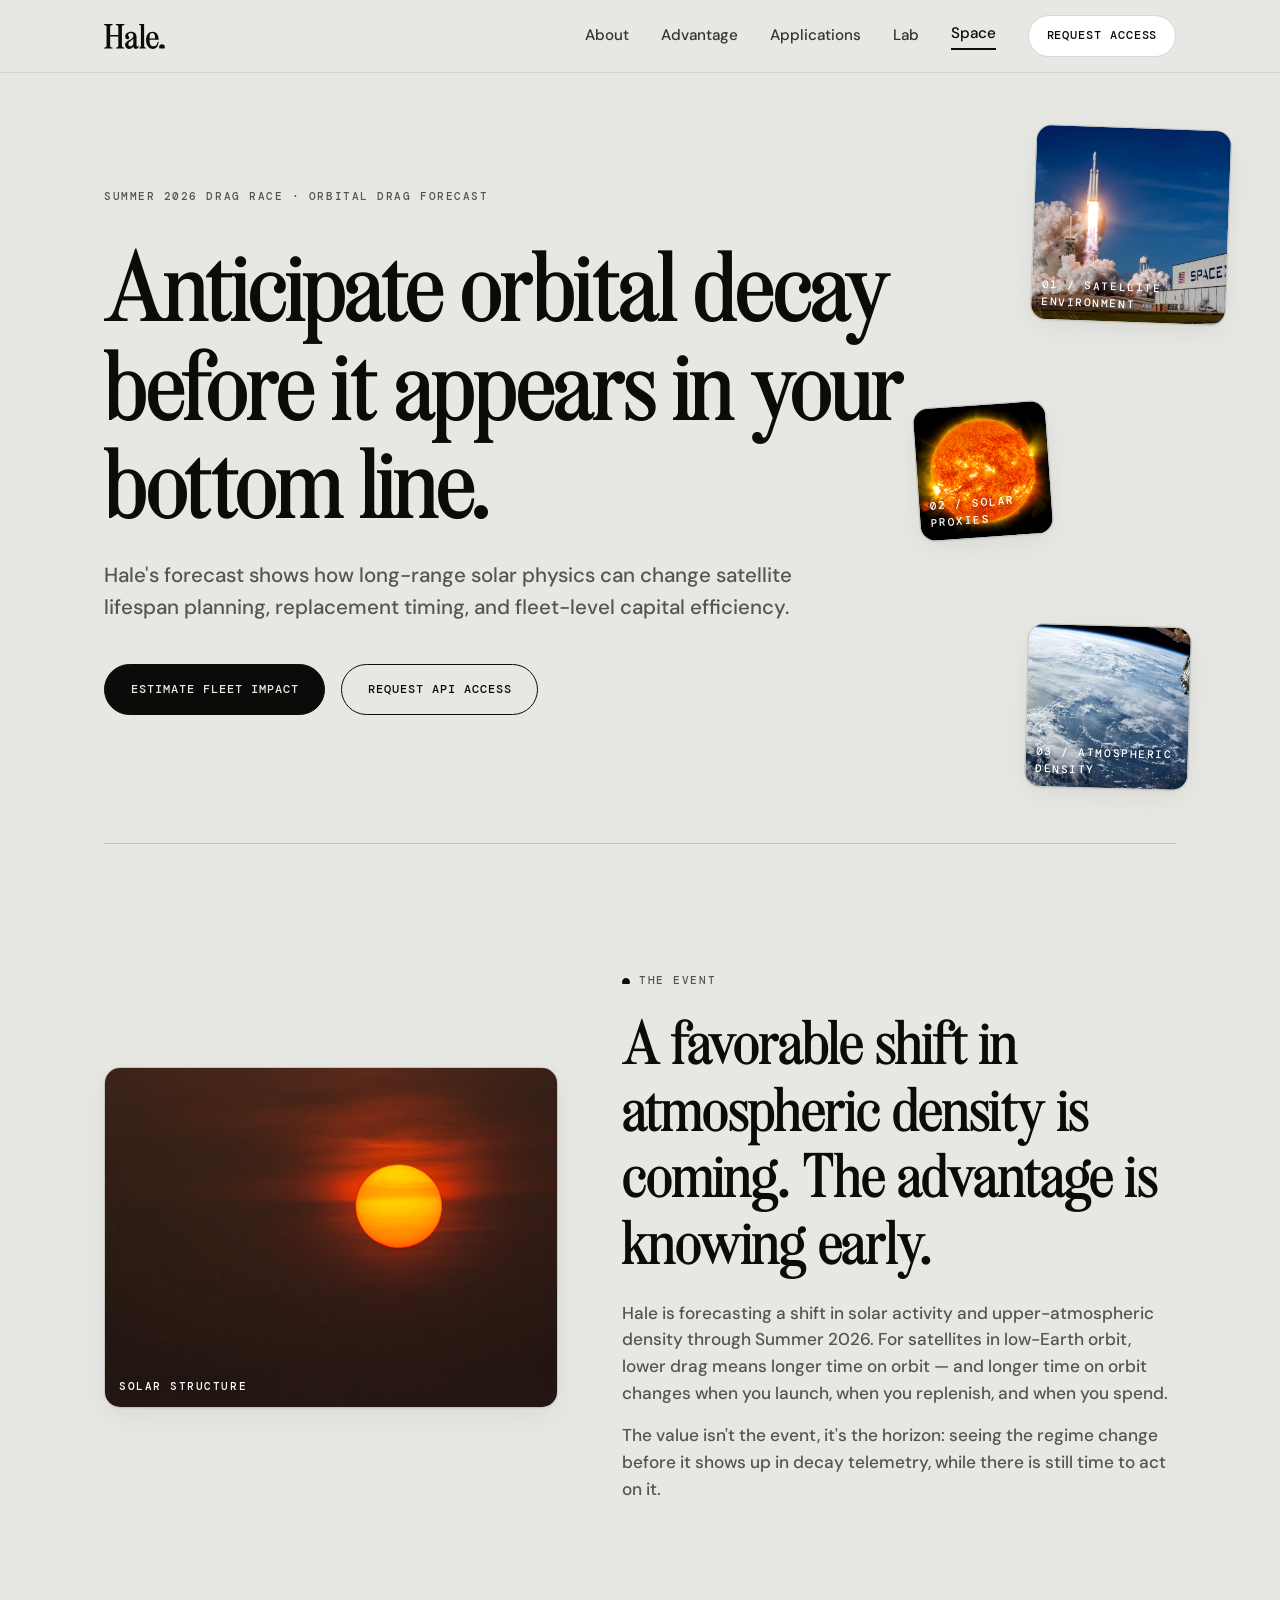
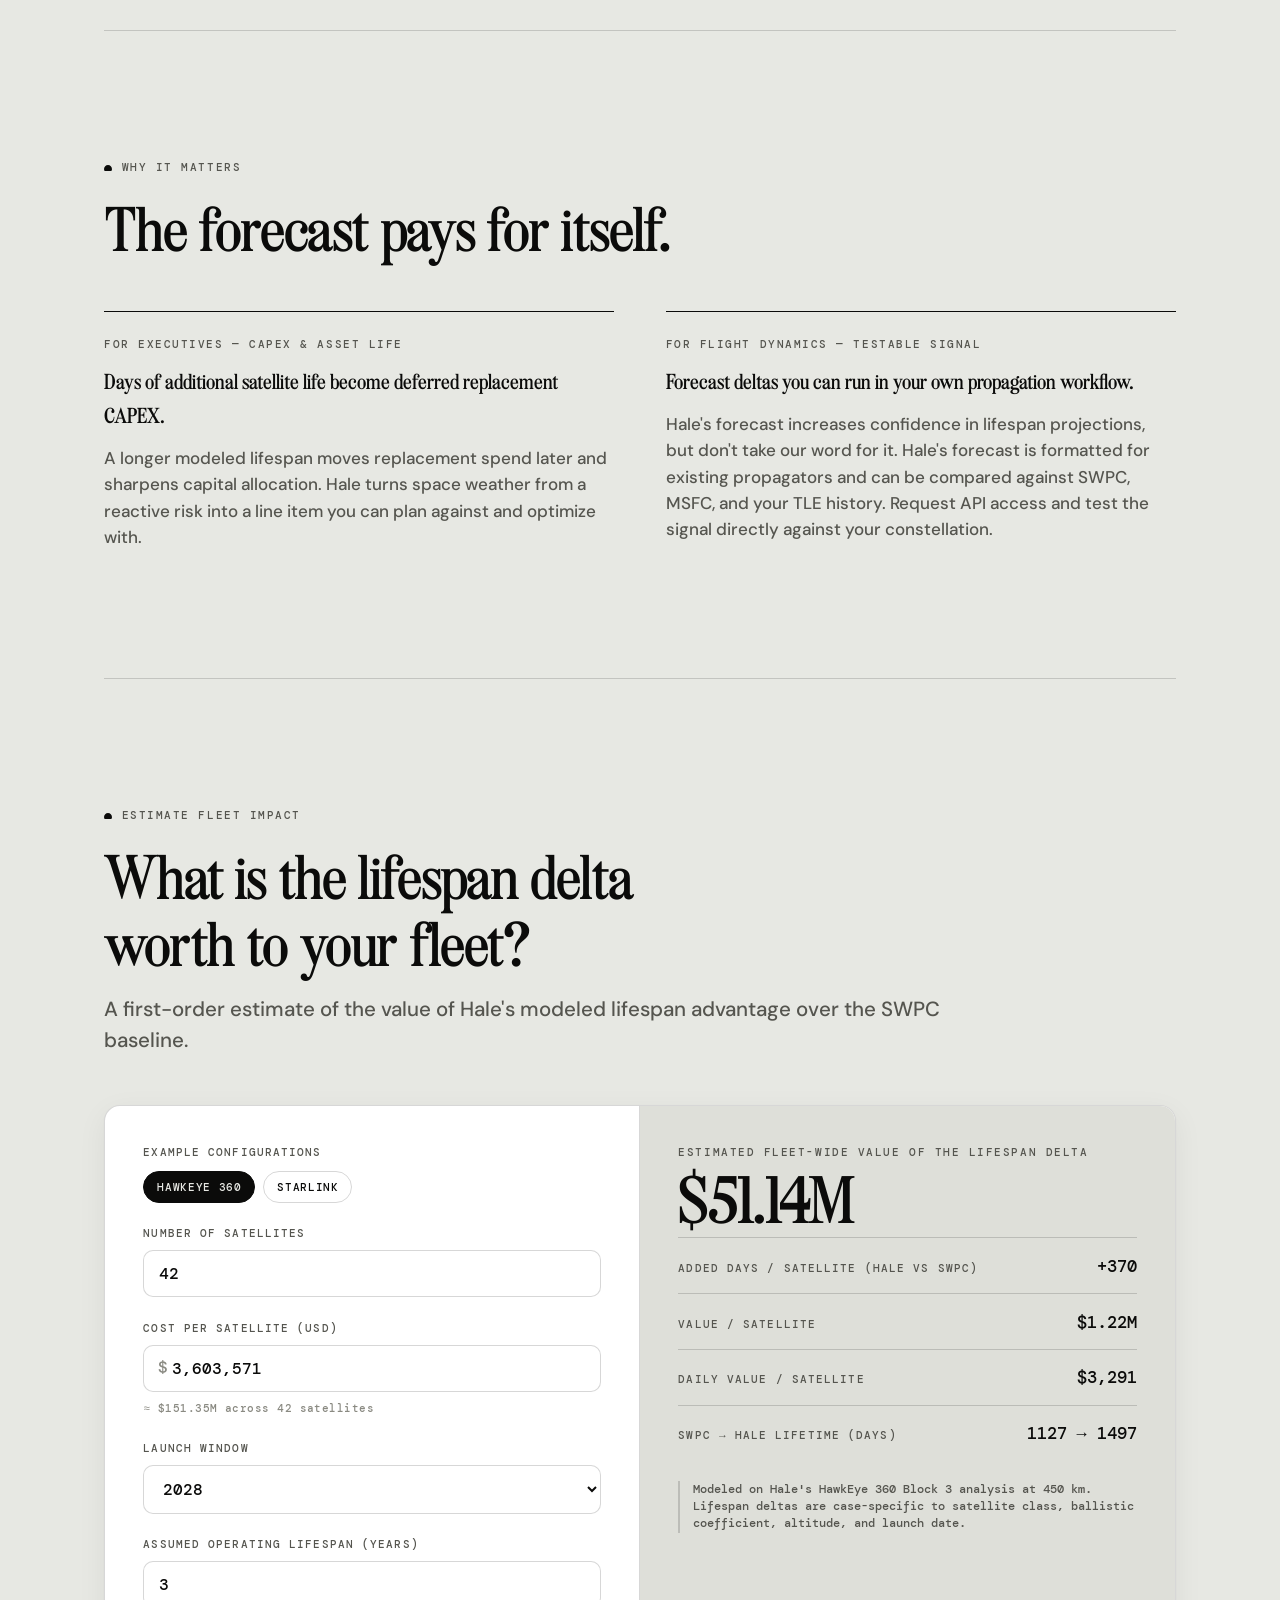
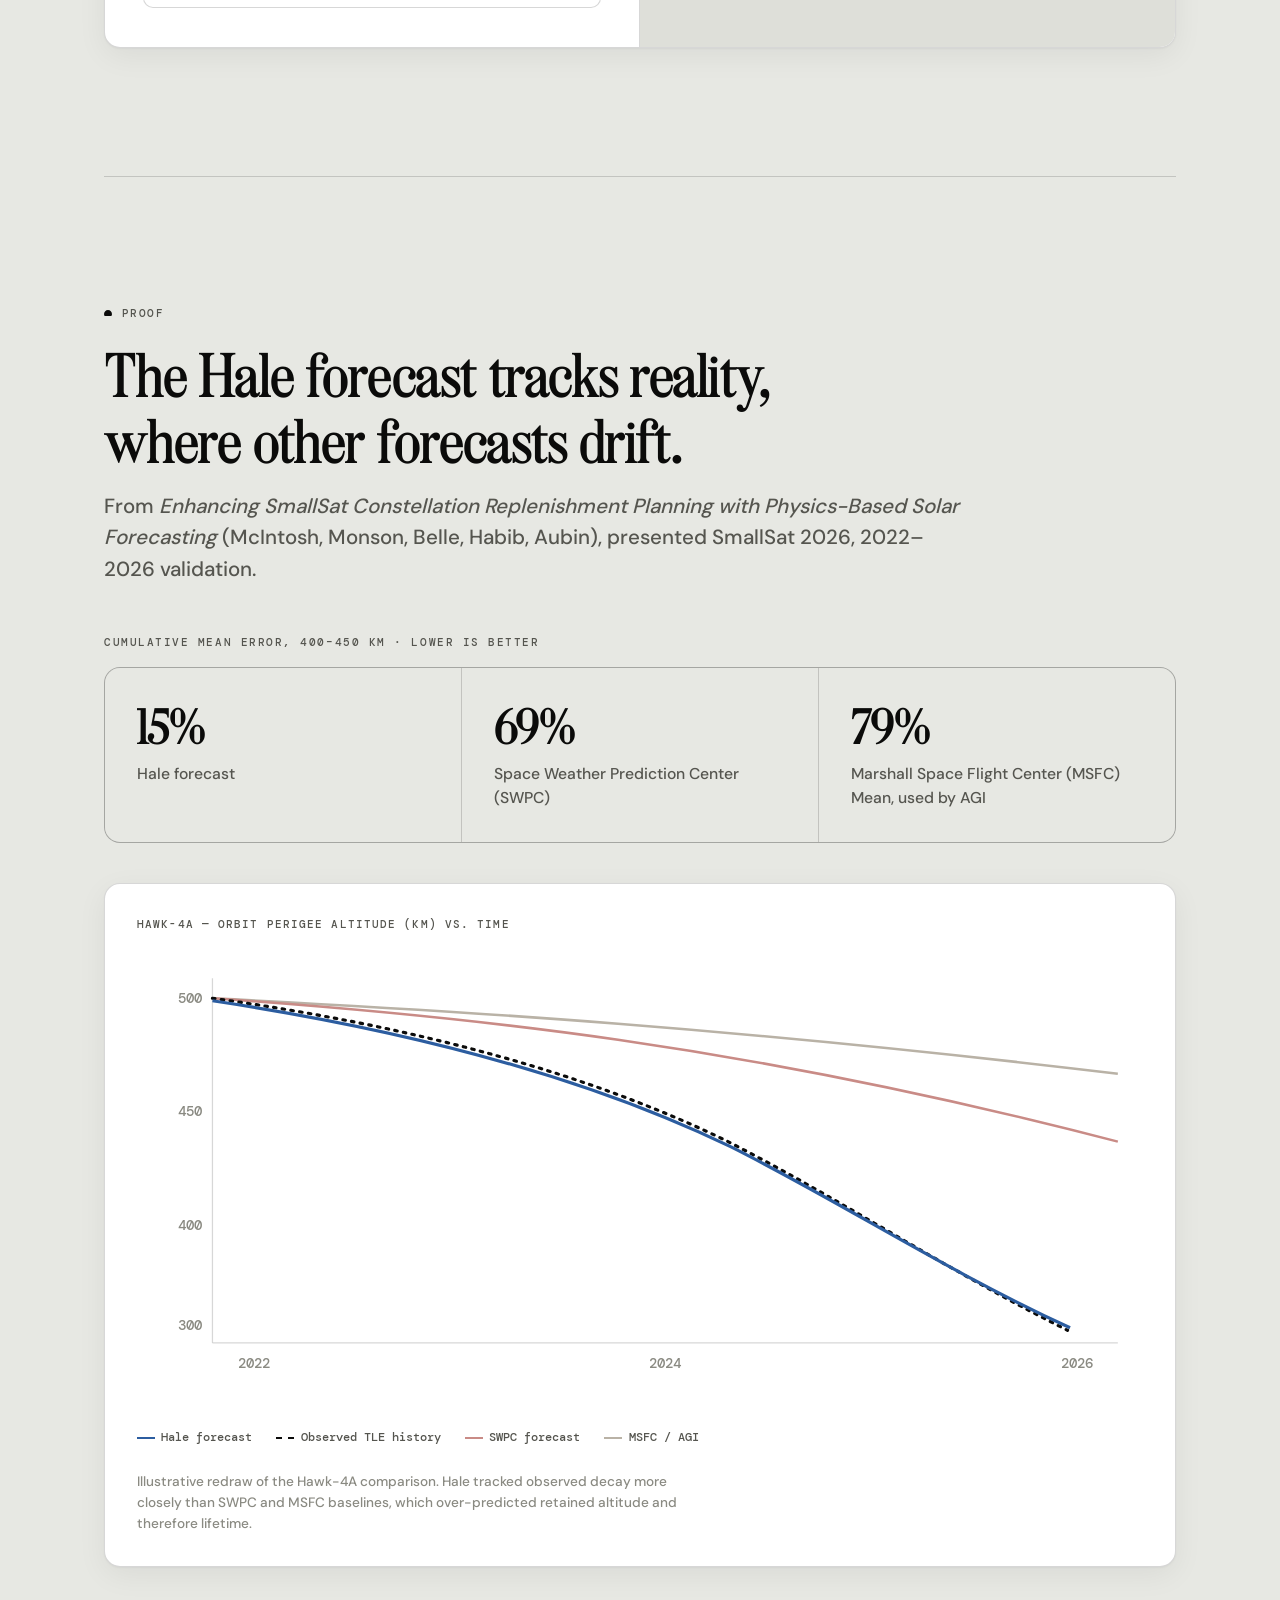
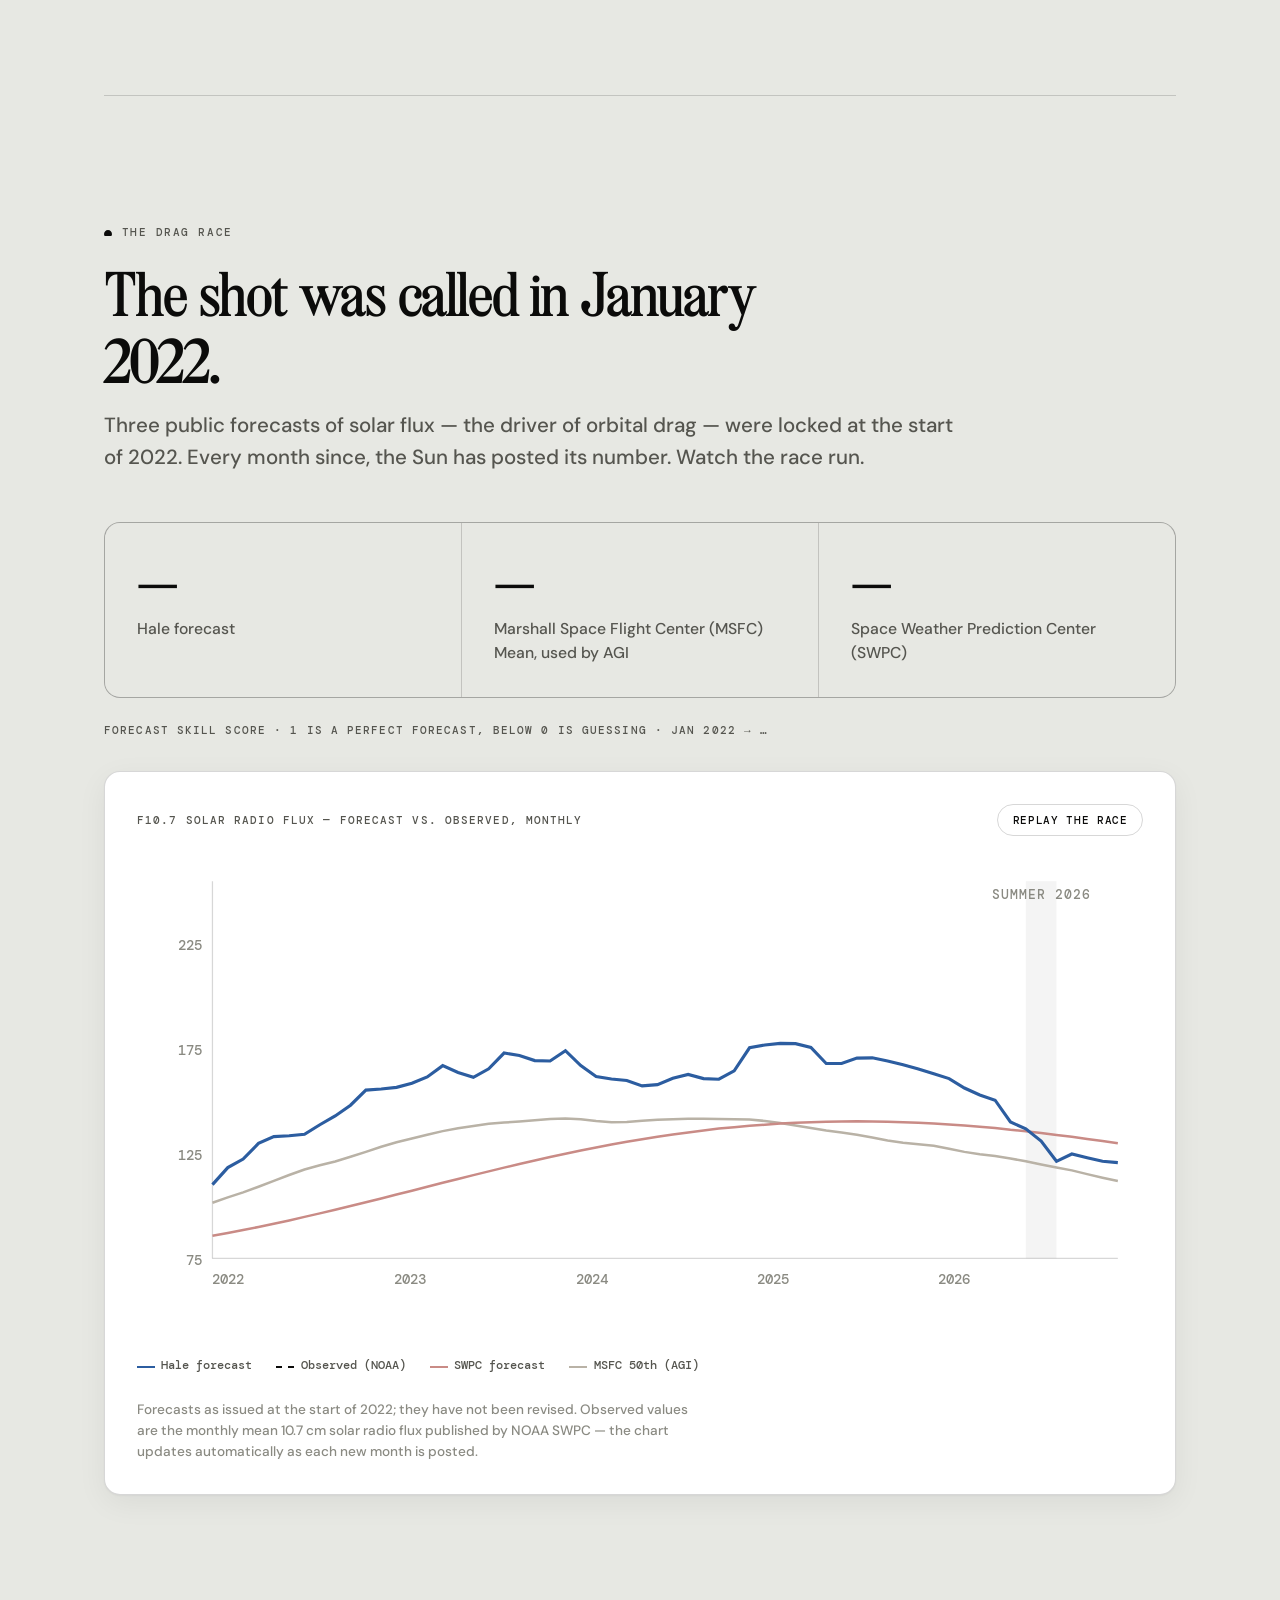
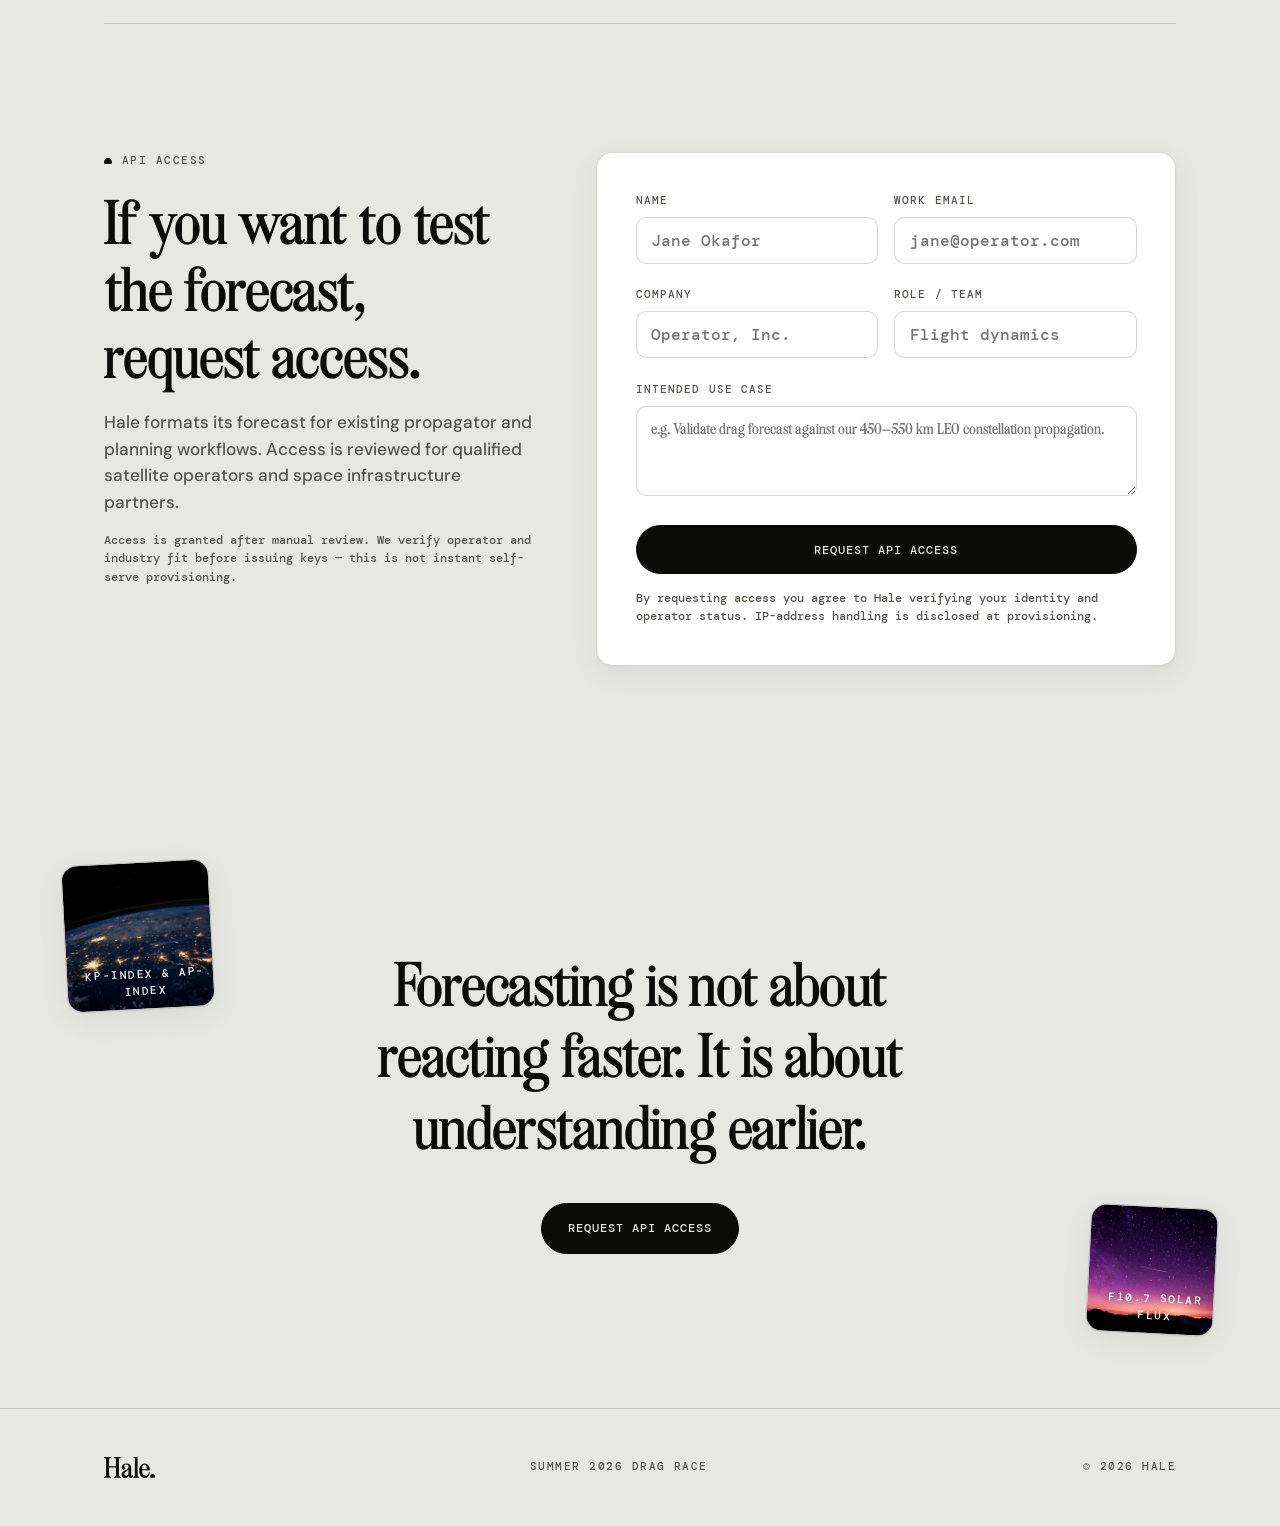
==== commit c3867e5f: "Unify nav with haleswx.com homepage: real destinations + active Space item Co-Authored-By: Claude Op" ====
--- a/wordpress/static-drag-race/index.html
+++ b/wordpress/static-drag-race/index.html
@@ -52,10 +52,11 @@
     <a href="https://haleswx.com/" style="display:flex;align-items:center;color:var(--ink);text-decoration:none" aria-label="Hale — home"><svg width="61" height="25" viewBox="0 0 1817 747" fill="currentColor" xmlns="http://www.w3.org/2000/svg" role="img" aria-hidden="true"><path d="M1457.1 746.011C1334.54 746.011 1254.61 634.108 1254.61 481.708C1254.61 331.44 1330.28 228.063 1448.57 228.063C1564.74 228.063 1631.88 326.111 1631.88 472.117H1359.05V500.892C1359.05 603.202 1395.29 667.146 1479.48 667.146C1542.36 667.146 1589.25 629.846 1604.17 531.798H1630.82C1624.42 654.357 1566.87 746.011 1457.1 746.011ZM1440.05 268.561C1398.49 268.561 1359.05 295.205 1359.05 377.266V432.685H1521.04V377.266C1521.04 296.27 1481.61 268.561 1440.05 268.561Z"/><path d="M1048.04 735.357V708.714C1082.15 708.714 1100.26 683.136 1100.26 642.638V77.7987C1100.26 39.4322 1086.41 26.6434 1048.04 26.6434V1.11501e-05H1196.18V642.638C1196.18 683.136 1214.3 708.714 1248.4 708.714V735.357H1048.04Z"/><path d="M752.792 746.011C684.585 746.011 627.035 700.184 627.035 628.78C627.035 521.141 752.792 488.103 810.342 447.605C848.708 420.961 873.22 393.252 873.22 342.097C873.22 296.27 842.314 266.43 796.487 266.43C751.726 266.43 718.688 290.942 718.688 326.111C718.688 362.346 751.726 359.149 751.726 399.647C751.726 430.553 729.346 452.934 697.374 452.934C656.876 452.934 629.167 420.961 629.167 373.003C629.167 300.533 694.177 228.063 805.013 228.063C903.061 228.063 969.136 276.021 969.136 388.989V625.583C969.136 663.949 977.662 674.606 992.582 674.606C1006.44 674.606 1013.9 662.883 1020.29 649.029L1041.61 658.62C1026.69 722.564 989.385 742.813 952.084 742.813C909.455 742.813 873.22 720.433 873.22 663.949H871.089C848.708 721.499 802.881 746.011 752.792 746.011ZM790.093 669.278C827.393 669.278 863.628 642.634 873.22 586.15V444.408C857.234 461.459 840.182 474.248 823.131 485.971C770.909 522.206 727.214 550.981 727.214 607.465C727.214 647.963 752.792 669.278 790.093 669.278Z"/><path d="M0 735.357V708.714C47.9581 708.714 73.5357 683.136 73.5357 642.638V92.719C73.5357 52.221 47.9581 26.6434 0 26.6434V0H253.645V26.6434C205.687 26.6434 180.109 52.221 180.109 92.719V330.378H425.228V92.719C425.228 52.221 399.651 26.6434 351.693 26.6434V0H605.338V26.6434C557.379 26.6434 531.802 52.221 531.802 92.719V642.638C531.802 683.136 557.379 708.714 605.338 708.714V735.357H351.693V708.714C399.651 708.714 425.228 683.136 425.228 642.638V373.007H180.109V642.638C180.109 683.136 205.687 708.714 253.645 708.714V735.357H0Z"/><path d="M1729.9 602.412C1777.75 602.412 1816.54 641.205 1816.54 689.057C1816.54 706.085 1811.63 721.964 1803.15 735.357H1656.65C1648.17 721.964 1643.25 706.084 1643.25 689.057C1643.25 641.205 1682.05 602.412 1729.9 602.412Z"/></svg></a>
     <nav style="display:flex;gap:2rem;align-items:center">
       <div data-r="navlinks" style="display:flex;gap:2rem;align-items:center">
-      <a class="lnk" href="#event" style="font-family:var(--font-sans);font-size:0.95rem;text-decoration:none;color:var(--ink);opacity:.82">About</a>
-      <a class="lnk" href="#value" style="font-family:var(--font-sans);font-size:0.95rem;text-decoration:none;color:var(--ink);opacity:.82">Advantage</a>
-      <a class="lnk" href="#calculator" style="font-family:var(--font-sans);font-size:0.95rem;text-decoration:none;color:var(--ink);opacity:.82">Applications</a>
-      <a class="lnk" href="#proof" style="font-family:var(--font-sans);font-size:0.95rem;text-decoration:none;color:var(--ink);opacity:.82">Lab</a>
+      <a class="lnk" href="https://haleswx.com/#about" style="font-family:var(--font-sans);font-size:0.95rem;text-decoration:none;color:var(--ink);opacity:.82">About</a>
+      <a class="lnk" href="https://haleswx.com/#advantage" style="font-family:var(--font-sans);font-size:0.95rem;text-decoration:none;color:var(--ink);opacity:.82">Advantage</a>
+      <a class="lnk" href="https://haleswx.com/#use-cases" style="font-family:var(--font-sans);font-size:0.95rem;text-decoration:none;color:var(--ink);opacity:.82">Applications</a>
+      <a class="lnk" href="https://haleswx.com/#lab" style="font-family:var(--font-sans);font-size:0.95rem;text-decoration:none;color:var(--ink);opacity:.82">Lab</a>
+      <a class="lnk" href="https://haleswx.com/drag-race/" aria-current="page" style="font-family:var(--font-sans);font-size:0.95rem;text-decoration:none;color:var(--ink);opacity:1;font-weight:600;border-bottom:2px solid var(--ink);padding-bottom:2px">Space</a>
       </div>
       <a class="pill" href="#api" style="font-family:var(--font-mono);font-size:0.72rem;letter-spacing:0.08em;text-transform:uppercase;background:var(--surface);border:1px solid var(--line);border-radius:999px;padding:.7rem 1.1rem;text-decoration:none;white-space:nowrap;color:var(--ink)">Request access</a>
     </nav>
@@ -386,8 +387,10 @@
 (function(){
   var WINDOWS = { h1_2026:{swpc:419,hale:448}, h2_2026:{swpc:475,hale:542}, "2027":{swpc:612,hale:775}, "2028":{swpc:1127,hale:1497} };
   var PRESETS = { he360:{sats:42,costPer:3603571}, starlink:{sats:6500,costPer:500000} };
-  var FORM_ACTION = "https://docs.google.com/forms/d/e/1FAIpQLSdLYYUIRurohfKQD0OfbsGX9Behctvc2rP_kqXhB4bQJVKROA/formResponse";
-  var ENTRIES = { name:"entry.993766149", email:"entry.360654526", company:"entry.676895337", role:"entry.70834795", use:"entry.1822215419" };
+  var FORM_ACTION = "https://docs.google.com/forms/d/e/1FAIpQLSebdxHtNZ_N9QfYr-_vUv-ypjJzcXITaoPNOXSNZQY1EgVfBw/formResponse";
+  var ENTRIES = { name:"entry.993766149", email:"entry.360654526", company:"entry.676895337", role:"entry.70834795", use:"entry.1822215419", ip:"entry.1655459558" };
+  var visitorIP = "";
+  fetch('https://api.ipify.org?format=json').then(function(r){ return r.json(); }).then(function(d){ visitorIP = d.ip || ""; }).catch(function(){});
   var activePreset = "he360";
   var $ = function(id){ return document.getElementById(id); };
   function intOf(v){ var n = parseInt(String(v).replace(/[^0-9]/g,''),10); return isNaN(n)?0:n; }
@@ -441,6 +444,7 @@
     var body=new URLSearchParams();
     body.append(ENTRIES.name,name); body.append(ENTRIES.email,email);
     body.append(ENTRIES.company,v('f_co')); body.append(ENTRIES.role,v('f_role')); body.append(ENTRIES.use,v('f_use'));
+    if(visitorIP) body.append(ENTRIES.ip,visitorIP);
     fetch(FORM_ACTION,{method:'POST',mode:'no-cors',headers:{'Content-Type':'application/x-www-form-urlencoded'},body:body.toString()}).catch(function(){});
     $('apiForm').style.display='none';
     $('apiDone').style.display='flex';
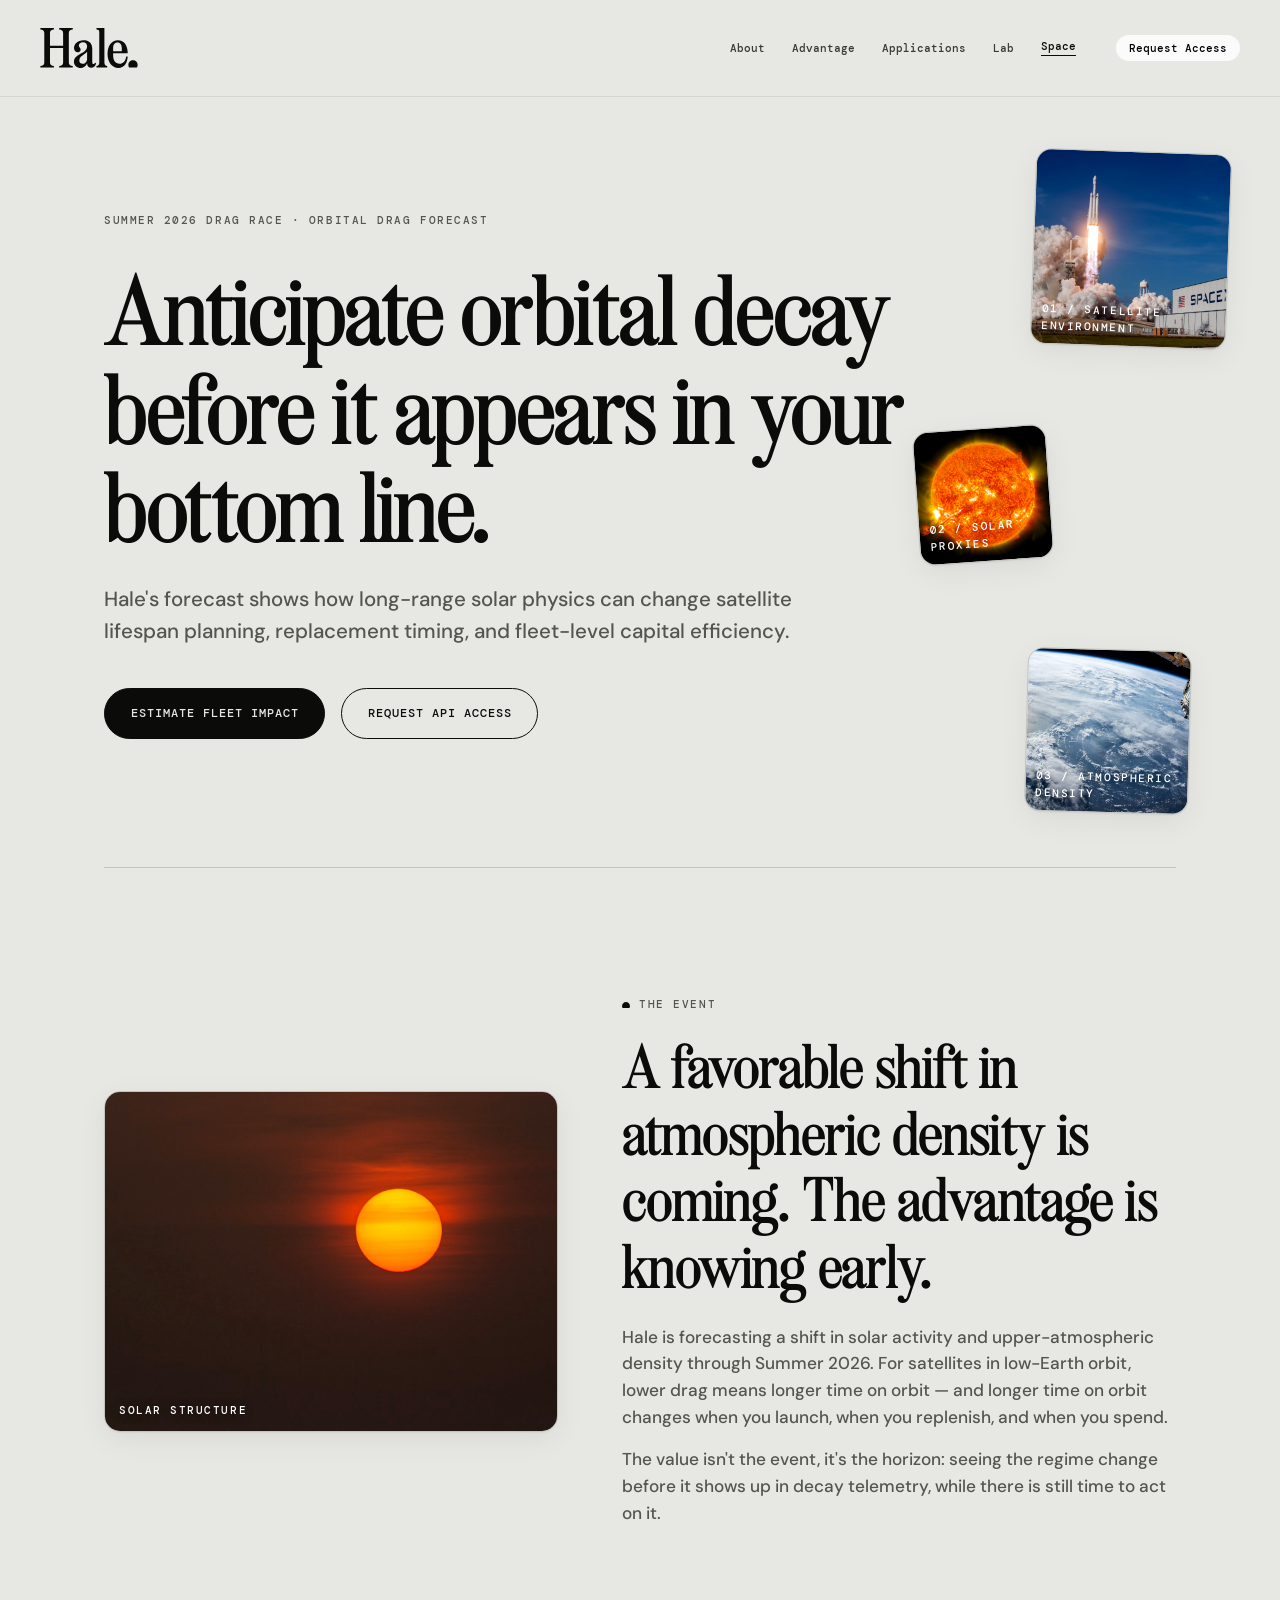
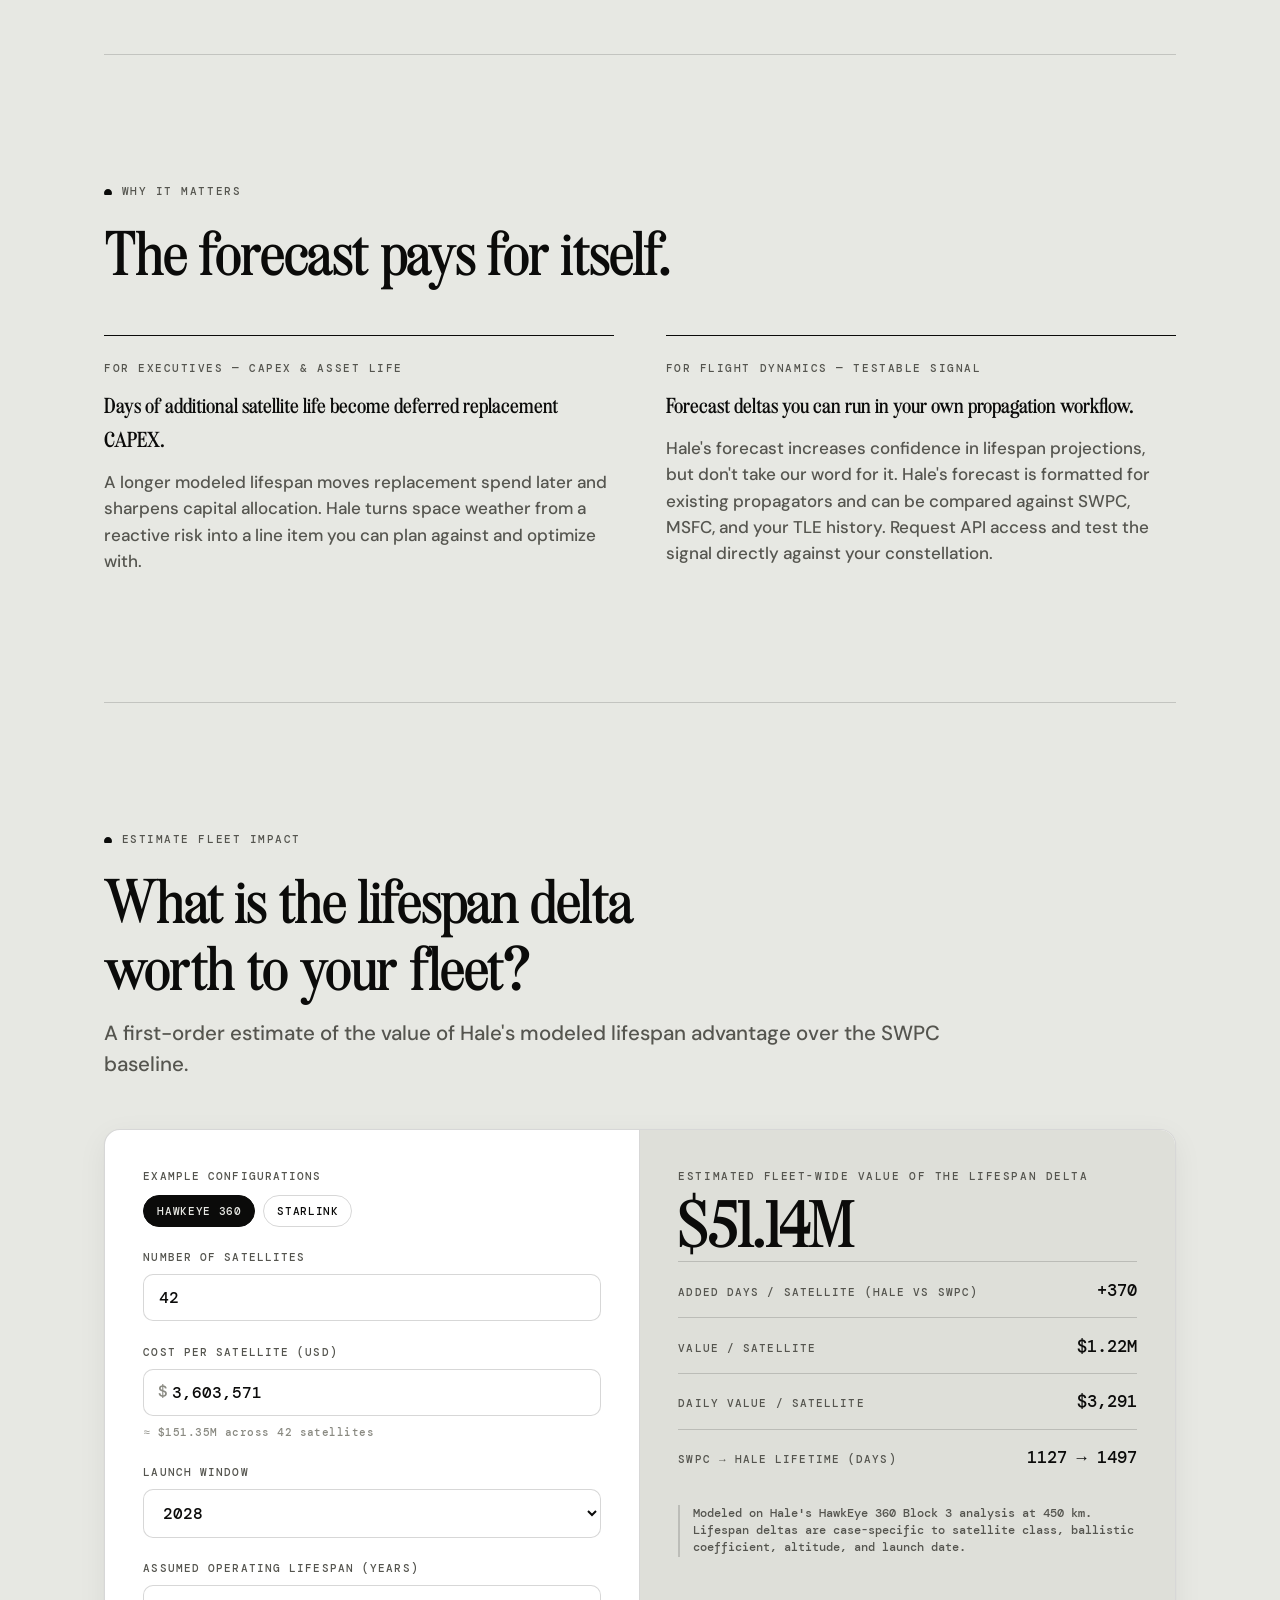
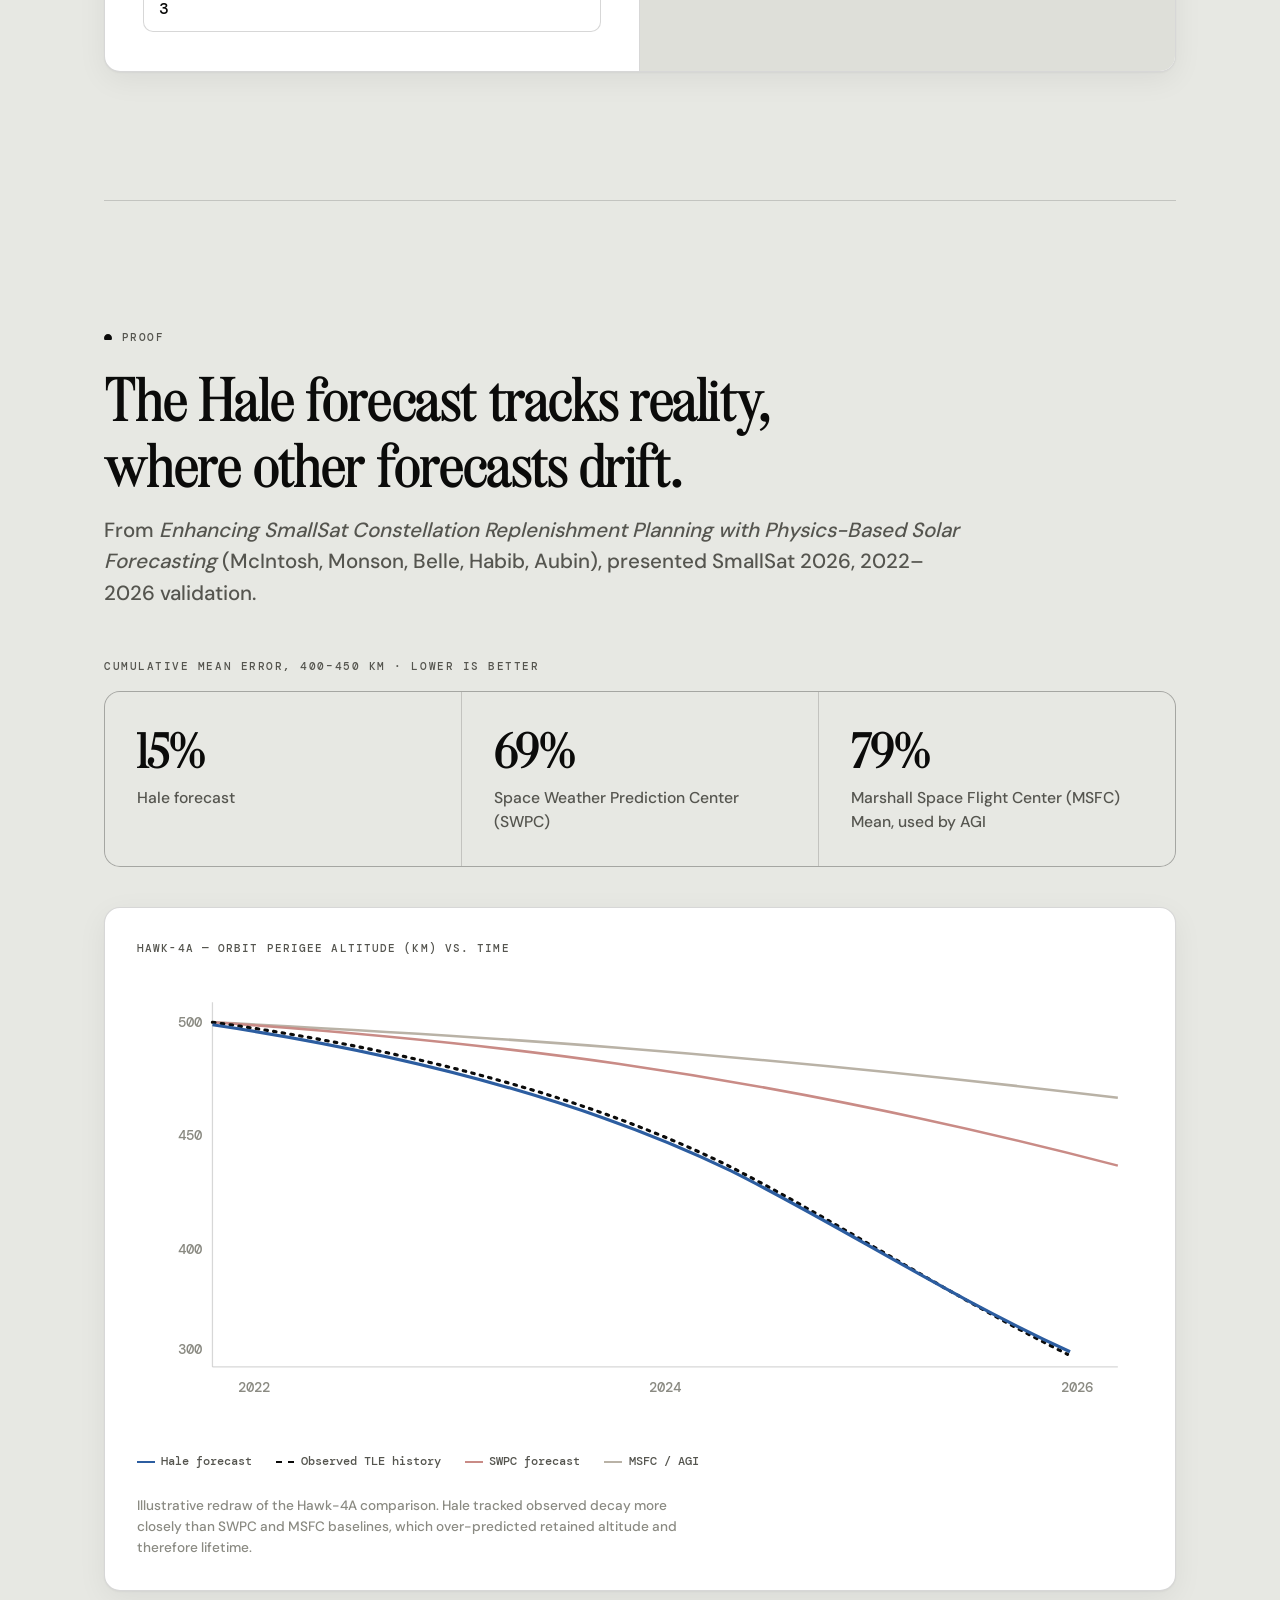
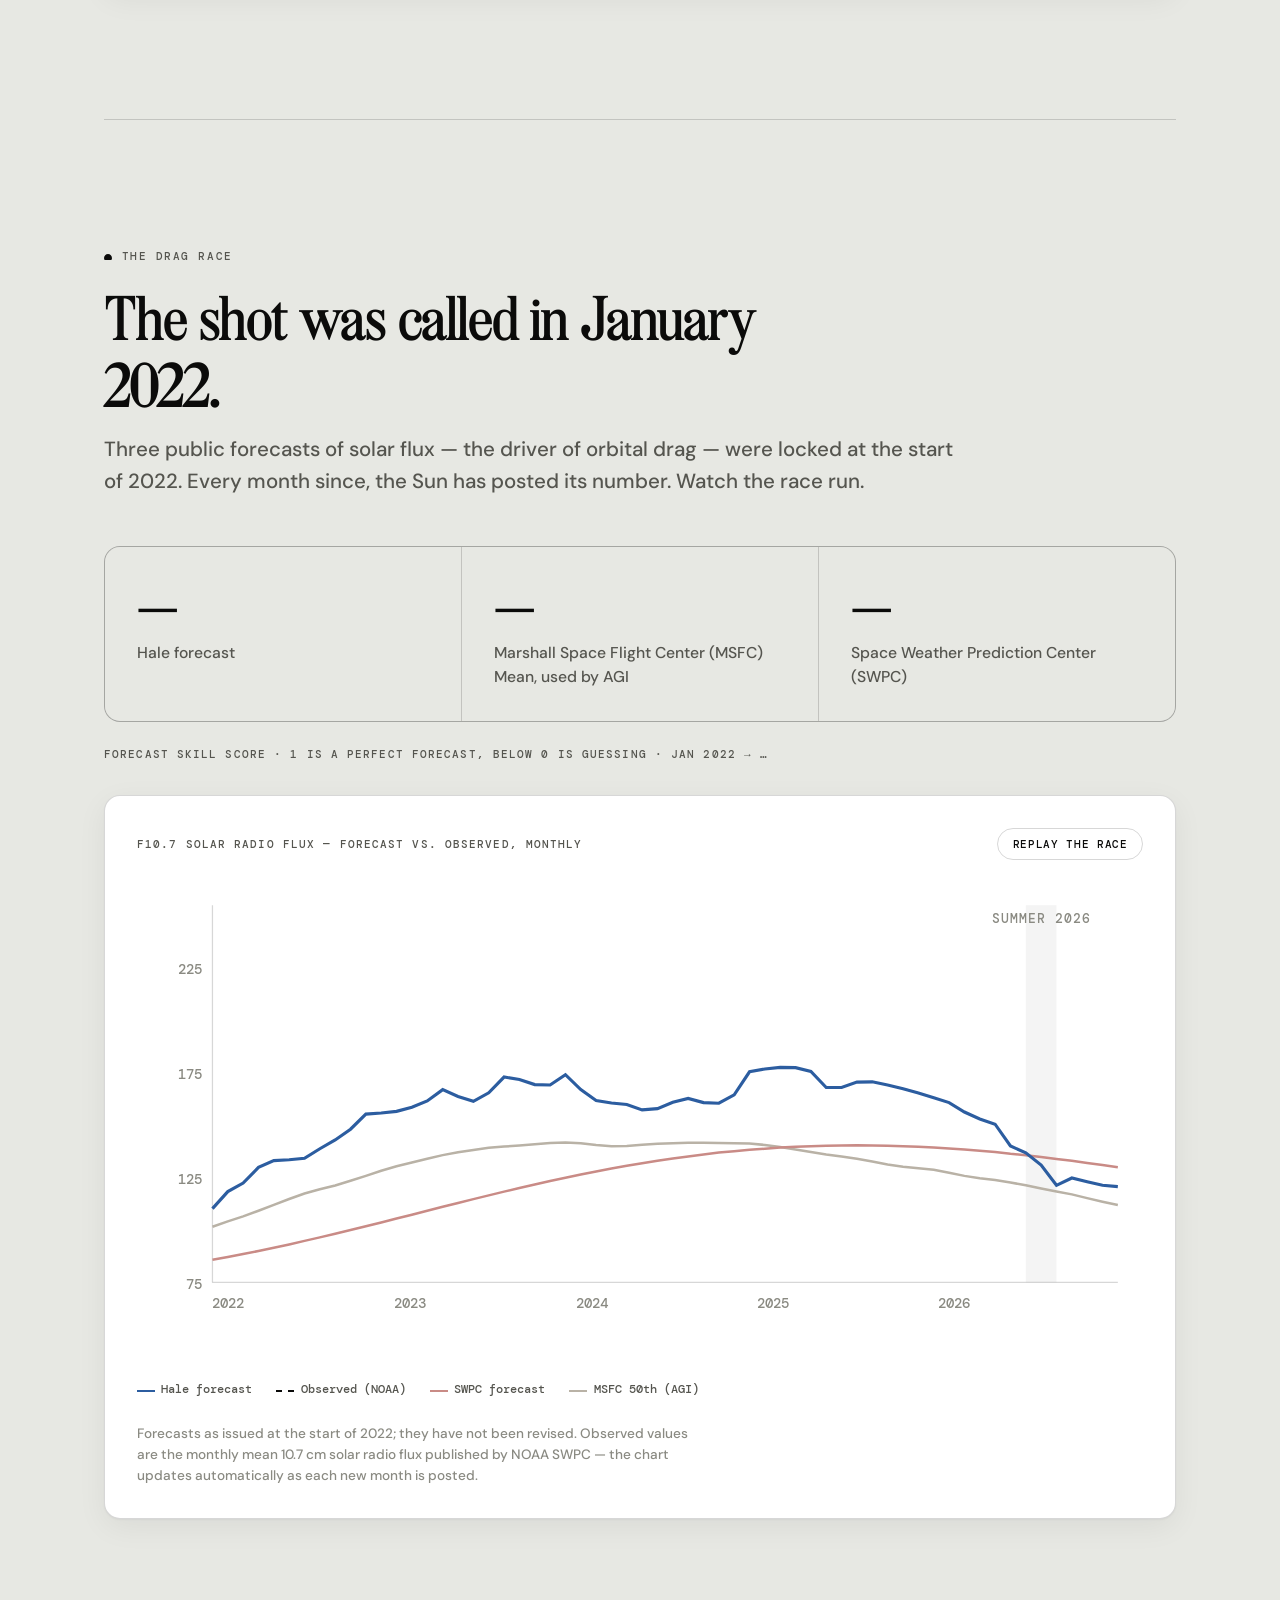
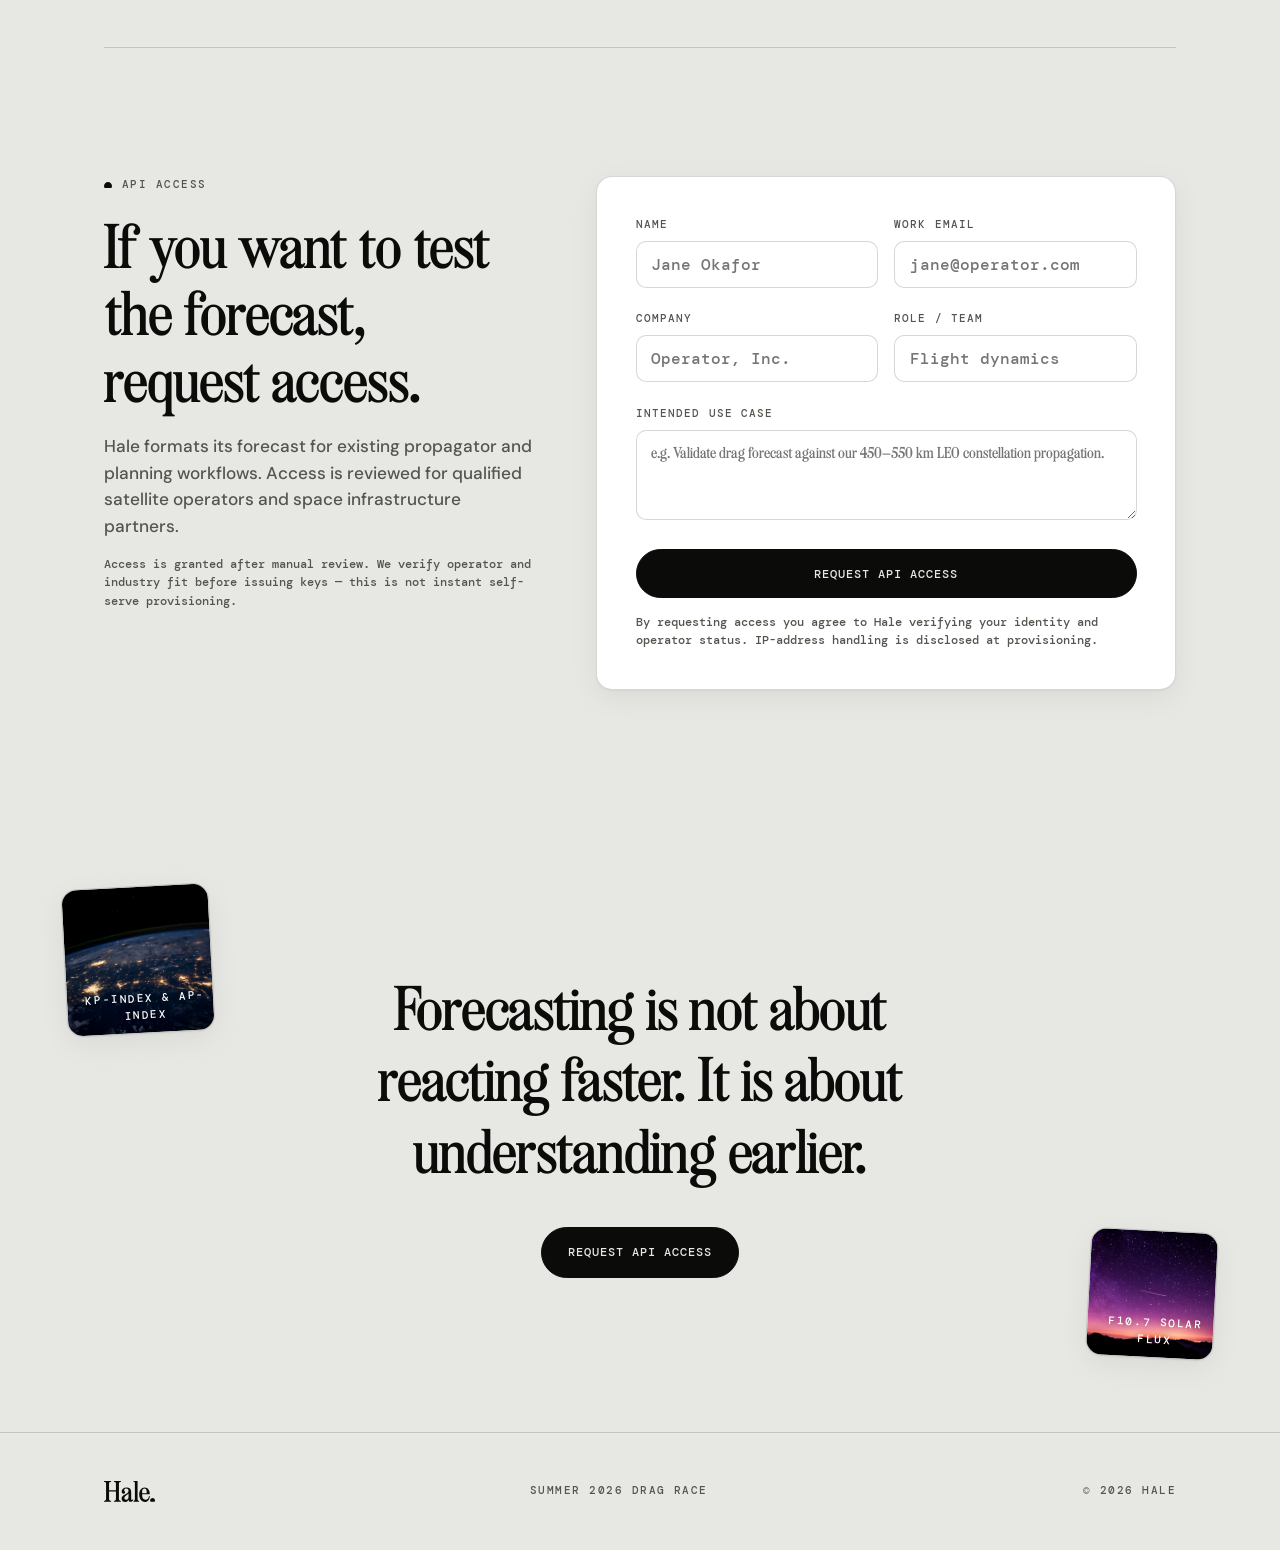
==== commit 43c3bb87: "Match header styling to hale-theme site nav (DM Mono 11px links, 27px gap, theme pill CTA, 40px logo" ====
--- a/wordpress/static-drag-race/index.html
+++ b/wordpress/static-drag-race/index.html
@@ -29,7 +29,9 @@
 img{display:block}
 .imgfx{filter:var(--img-fx)}
 .lnk{transition:opacity .15s ease}
-.lnk:hover{opacity:1!important}
+.lnk:hover{opacity:.65!important}
+.pill{transition:background-color .2s ease}
+.pill:hover{background:#fff!important}
 .btn{transition:transform .15s ease,background .15s ease}
 .btn:hover{transform:translateY(-1px)}
 .btn-ghost:hover{background:rgba(11,11,10,.05);transform:none}
@@ -48,17 +50,17 @@
 <body>
 
 <header style="position:sticky;top:0;z-index:50;background:color-mix(in srgb,var(--bg) 86%,transparent);backdrop-filter:saturate(120%) blur(8px);-webkit-backdrop-filter:saturate(120%) blur(8px);border-bottom:1px solid var(--line-soft)">
-  <div style="max-width:1200px;margin-inline:auto;padding-inline:clamp(1.25rem,5vw,5rem);display:flex;align-items:center;justify-content:space-between;height:72px">
-    <a href="https://haleswx.com/" style="display:flex;align-items:center;color:var(--ink);text-decoration:none" aria-label="Hale — home"><svg width="61" height="25" viewBox="0 0 1817 747" fill="currentColor" xmlns="http://www.w3.org/2000/svg" role="img" aria-hidden="true"><path d="M1457.1 746.011C1334.54 746.011 1254.61 634.108 1254.61 481.708C1254.61 331.44 1330.28 228.063 1448.57 228.063C1564.74 228.063 1631.88 326.111 1631.88 472.117H1359.05V500.892C1359.05 603.202 1395.29 667.146 1479.48 667.146C1542.36 667.146 1589.25 629.846 1604.17 531.798H1630.82C1624.42 654.357 1566.87 746.011 1457.1 746.011ZM1440.05 268.561C1398.49 268.561 1359.05 295.205 1359.05 377.266V432.685H1521.04V377.266C1521.04 296.27 1481.61 268.561 1440.05 268.561Z"/><path d="M1048.04 735.357V708.714C1082.15 708.714 1100.26 683.136 1100.26 642.638V77.7987C1100.26 39.4322 1086.41 26.6434 1048.04 26.6434V1.11501e-05H1196.18V642.638C1196.18 683.136 1214.3 708.714 1248.4 708.714V735.357H1048.04Z"/><path d="M752.792 746.011C684.585 746.011 627.035 700.184 627.035 628.78C627.035 521.141 752.792 488.103 810.342 447.605C848.708 420.961 873.22 393.252 873.22 342.097C873.22 296.27 842.314 266.43 796.487 266.43C751.726 266.43 718.688 290.942 718.688 326.111C718.688 362.346 751.726 359.149 751.726 399.647C751.726 430.553 729.346 452.934 697.374 452.934C656.876 452.934 629.167 420.961 629.167 373.003C629.167 300.533 694.177 228.063 805.013 228.063C903.061 228.063 969.136 276.021 969.136 388.989V625.583C969.136 663.949 977.662 674.606 992.582 674.606C1006.44 674.606 1013.9 662.883 1020.29 649.029L1041.61 658.62C1026.69 722.564 989.385 742.813 952.084 742.813C909.455 742.813 873.22 720.433 873.22 663.949H871.089C848.708 721.499 802.881 746.011 752.792 746.011ZM790.093 669.278C827.393 669.278 863.628 642.634 873.22 586.15V444.408C857.234 461.459 840.182 474.248 823.131 485.971C770.909 522.206 727.214 550.981 727.214 607.465C727.214 647.963 752.792 669.278 790.093 669.278Z"/><path d="M0 735.357V708.714C47.9581 708.714 73.5357 683.136 73.5357 642.638V92.719C73.5357 52.221 47.9581 26.6434 0 26.6434V0H253.645V26.6434C205.687 26.6434 180.109 52.221 180.109 92.719V330.378H425.228V92.719C425.228 52.221 399.651 26.6434 351.693 26.6434V0H605.338V26.6434C557.379 26.6434 531.802 52.221 531.802 92.719V642.638C531.802 683.136 557.379 708.714 605.338 708.714V735.357H351.693V708.714C399.651 708.714 425.228 683.136 425.228 642.638V373.007H180.109V642.638C180.109 683.136 205.687 708.714 253.645 708.714V735.357H0Z"/><path d="M1729.9 602.412C1777.75 602.412 1816.54 641.205 1816.54 689.057C1816.54 706.085 1811.63 721.964 1803.15 735.357H1656.65C1648.17 721.964 1643.25 706.084 1643.25 689.057C1643.25 641.205 1682.05 602.412 1729.9 602.412Z"/></svg></a>
-    <nav style="display:flex;gap:2rem;align-items:center">
-      <div data-r="navlinks" style="display:flex;gap:2rem;align-items:center">
-      <a class="lnk" href="https://haleswx.com/#about" style="font-family:var(--font-sans);font-size:0.95rem;text-decoration:none;color:var(--ink);opacity:.82">About</a>
-      <a class="lnk" href="https://haleswx.com/#advantage" style="font-family:var(--font-sans);font-size:0.95rem;text-decoration:none;color:var(--ink);opacity:.82">Advantage</a>
-      <a class="lnk" href="https://haleswx.com/#use-cases" style="font-family:var(--font-sans);font-size:0.95rem;text-decoration:none;color:var(--ink);opacity:.82">Applications</a>
-      <a class="lnk" href="https://haleswx.com/#lab" style="font-family:var(--font-sans);font-size:0.95rem;text-decoration:none;color:var(--ink);opacity:.82">Lab</a>
-      <a class="lnk" href="https://haleswx.com/drag-race/" aria-current="page" style="font-family:var(--font-sans);font-size:0.95rem;text-decoration:none;color:var(--ink);opacity:1;font-weight:600;border-bottom:2px solid var(--ink);padding-bottom:2px">Space</a>
-      </div>
-      <a class="pill" href="#api" style="font-family:var(--font-mono);font-size:0.72rem;letter-spacing:0.08em;text-transform:uppercase;background:var(--surface);border:1px solid var(--line);border-radius:999px;padding:.7rem 1.1rem;text-decoration:none;white-space:nowrap;color:var(--ink)">Request access</a>
+  <div style="padding:clamp(18px,3vw,28px) clamp(25px,4vw,40px);display:flex;align-items:center;justify-content:space-between">
+    <a href="https://haleswx.com/" style="display:flex;align-items:center;color:var(--ink);text-decoration:none" aria-label="Hale — home"><svg width="98" height="40" viewBox="0 0 1817 747" fill="currentColor" xmlns="http://www.w3.org/2000/svg" role="img" aria-hidden="true"><path d="M1457.1 746.011C1334.54 746.011 1254.61 634.108 1254.61 481.708C1254.61 331.44 1330.28 228.063 1448.57 228.063C1564.74 228.063 1631.88 326.111 1631.88 472.117H1359.05V500.892C1359.05 603.202 1395.29 667.146 1479.48 667.146C1542.36 667.146 1589.25 629.846 1604.17 531.798H1630.82C1624.42 654.357 1566.87 746.011 1457.1 746.011ZM1440.05 268.561C1398.49 268.561 1359.05 295.205 1359.05 377.266V432.685H1521.04V377.266C1521.04 296.27 1481.61 268.561 1440.05 268.561Z"/><path d="M1048.04 735.357V708.714C1082.15 708.714 1100.26 683.136 1100.26 642.638V77.7987C1100.26 39.4322 1086.41 26.6434 1048.04 26.6434V1.11501e-05H1196.18V642.638C1196.18 683.136 1214.3 708.714 1248.4 708.714V735.357H1048.04Z"/><path d="M752.792 746.011C684.585 746.011 627.035 700.184 627.035 628.78C627.035 521.141 752.792 488.103 810.342 447.605C848.708 420.961 873.22 393.252 873.22 342.097C873.22 296.27 842.314 266.43 796.487 266.43C751.726 266.43 718.688 290.942 718.688 326.111C718.688 362.346 751.726 359.149 751.726 399.647C751.726 430.553 729.346 452.934 697.374 452.934C656.876 452.934 629.167 420.961 629.167 373.003C629.167 300.533 694.177 228.063 805.013 228.063C903.061 228.063 969.136 276.021 969.136 388.989V625.583C969.136 663.949 977.662 674.606 992.582 674.606C1006.44 674.606 1013.9 662.883 1020.29 649.029L1041.61 658.62C1026.69 722.564 989.385 742.813 952.084 742.813C909.455 742.813 873.22 720.433 873.22 663.949H871.089C848.708 721.499 802.881 746.011 752.792 746.011ZM790.093 669.278C827.393 669.278 863.628 642.634 873.22 586.15V444.408C857.234 461.459 840.182 474.248 823.131 485.971C770.909 522.206 727.214 550.981 727.214 607.465C727.214 647.963 752.792 669.278 790.093 669.278Z"/><path d="M0 735.357V708.714C47.9581 708.714 73.5357 683.136 73.5357 642.638V92.719C73.5357 52.221 47.9581 26.6434 0 26.6434V0H253.645V26.6434C205.687 26.6434 180.109 52.221 180.109 92.719V330.378H425.228V92.719C425.228 52.221 399.651 26.6434 351.693 26.6434V0H605.338V26.6434C557.379 26.6434 531.802 52.221 531.802 92.719V642.638C531.802 683.136 557.379 708.714 605.338 708.714V735.357H351.693V708.714C399.651 708.714 425.228 683.136 425.228 642.638V373.007H180.109V642.638C180.109 683.136 205.687 708.714 253.645 708.714V735.357H0Z"/><path d="M1729.9 602.412C1777.75 602.412 1816.54 641.205 1816.54 689.057C1816.54 706.085 1811.63 721.964 1803.15 735.357H1656.65C1648.17 721.964 1643.25 706.084 1643.25 689.057C1643.25 641.205 1682.05 602.412 1729.9 602.412Z"/></svg></a>
+    <nav style="display:flex;gap:27px;align-items:center">
+      <div data-r="navlinks" style="display:flex;gap:27px;align-items:center;margin-right:13px">
+      <a class="lnk" href="https://haleswx.com/#about" style="font-family:var(--font-mono);font-weight:500;font-size:11px;line-height:1;text-decoration:none;color:var(--ink);opacity:.8">About</a>
+      <a class="lnk" href="https://haleswx.com/#advantage" style="font-family:var(--font-mono);font-weight:500;font-size:11px;line-height:1;text-decoration:none;color:var(--ink);opacity:.8">Advantage</a>
+      <a class="lnk" href="https://haleswx.com/#use-cases" style="font-family:var(--font-mono);font-weight:500;font-size:11px;line-height:1;text-decoration:none;color:var(--ink);opacity:.8">Applications</a>
+      <a class="lnk" href="https://haleswx.com/#lab" style="font-family:var(--font-mono);font-weight:500;font-size:11px;line-height:1;text-decoration:none;color:var(--ink);opacity:.8">Lab</a>
+      <a class="lnk" href="https://haleswx.com/drag-race/" aria-current="page" style="font-family:var(--font-mono);font-weight:500;font-size:11px;line-height:1;text-decoration:none;color:var(--ink);opacity:1;border-bottom:1px solid var(--ink);padding-bottom:3px">Space</a>
+      </div>
+      <a class="pill" href="#api" style="display:inline-flex;align-items:center;justify-content:center;min-height:26px;padding:4px 13px;font-family:var(--font-mono);font-weight:500;font-size:11px;line-height:16px;background:rgba(255,255,255,.8);border:0;border-radius:26px;text-decoration:none;white-space:nowrap;color:#000">Request Access</a>
     </nav>
   </div>
 </header>
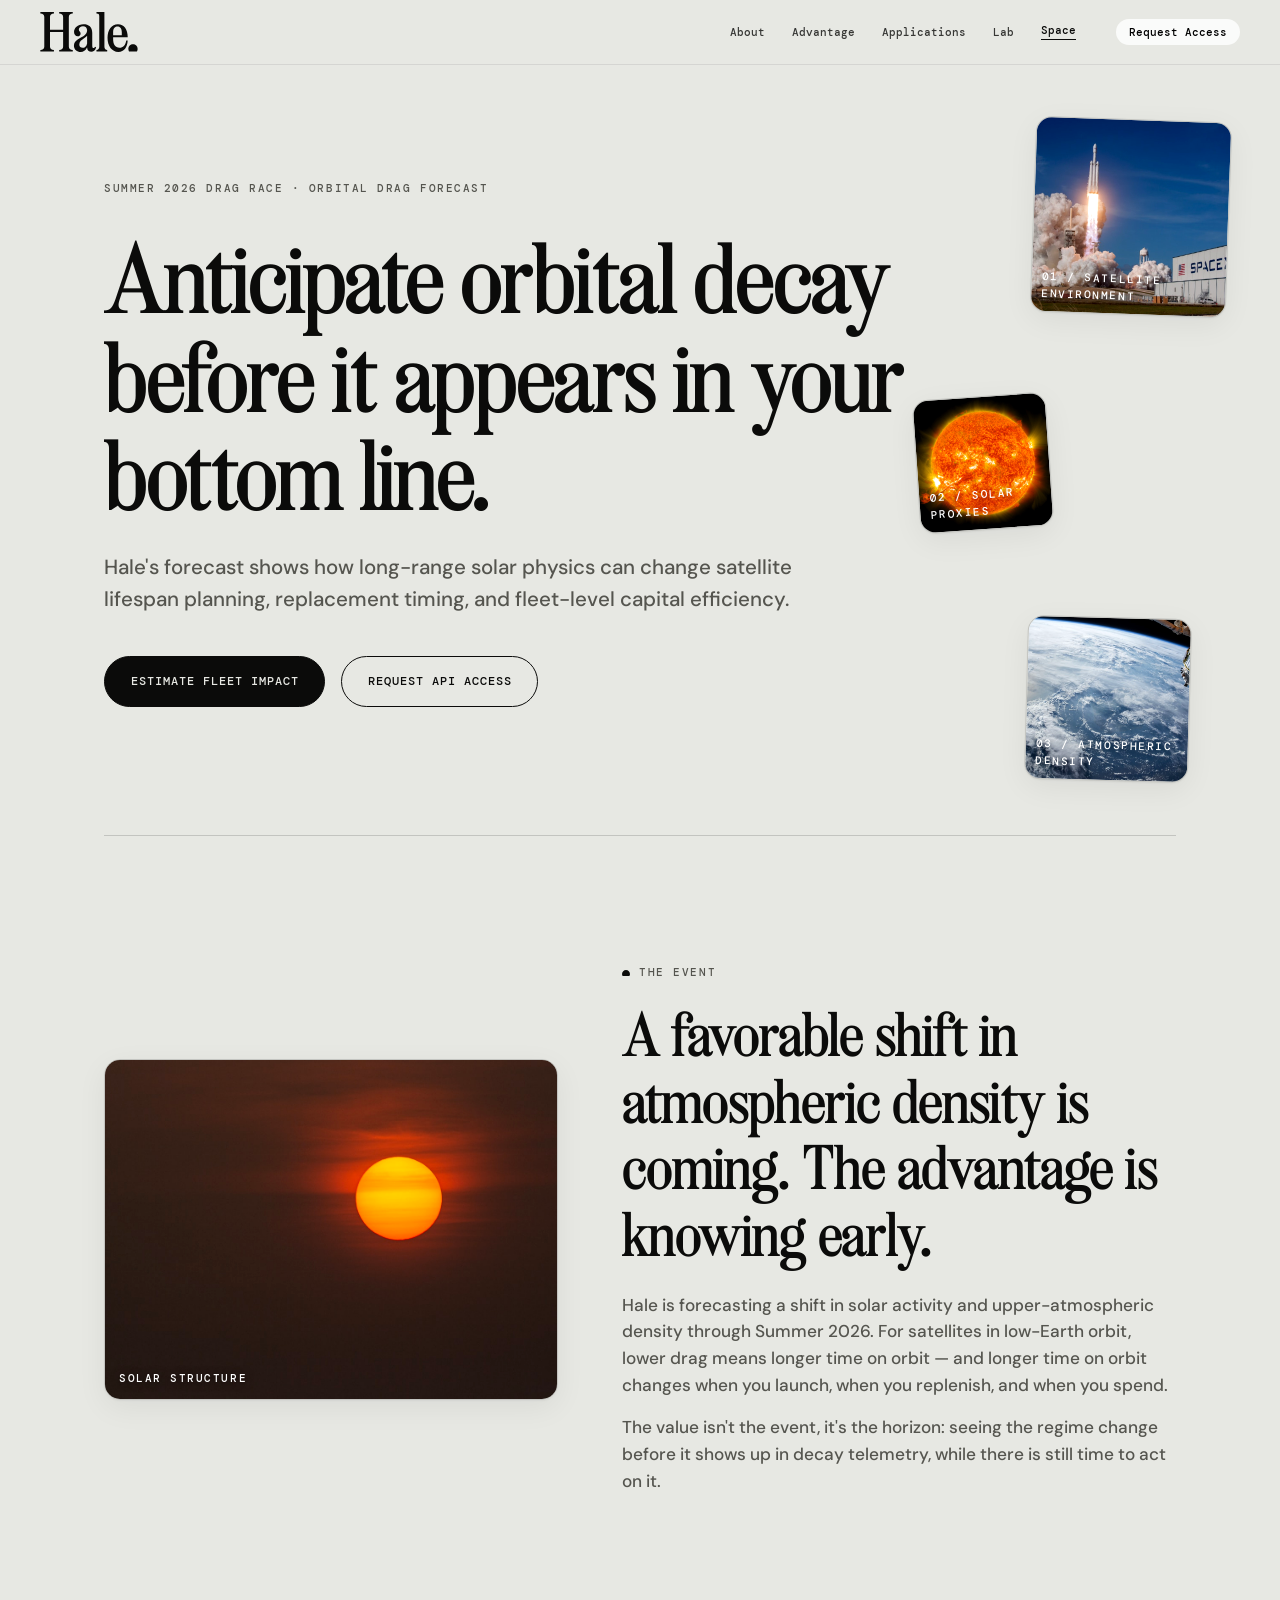
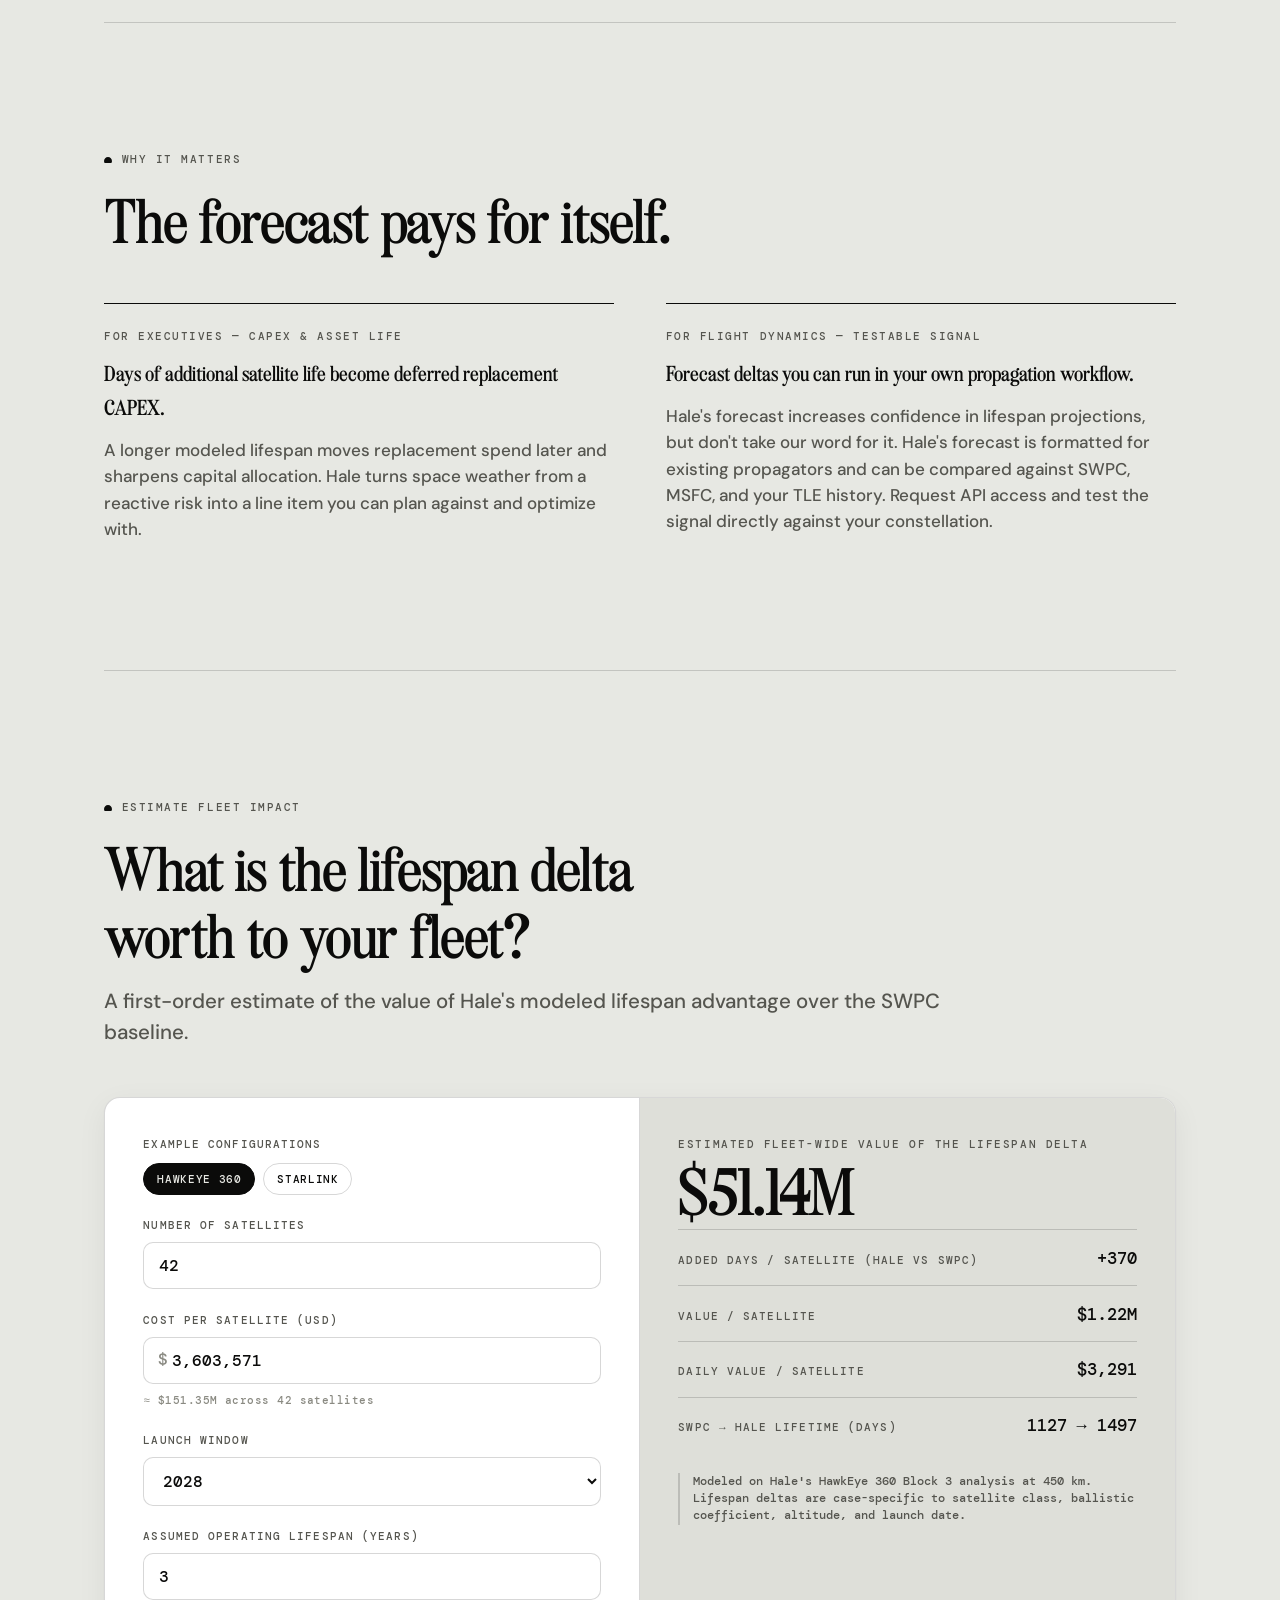
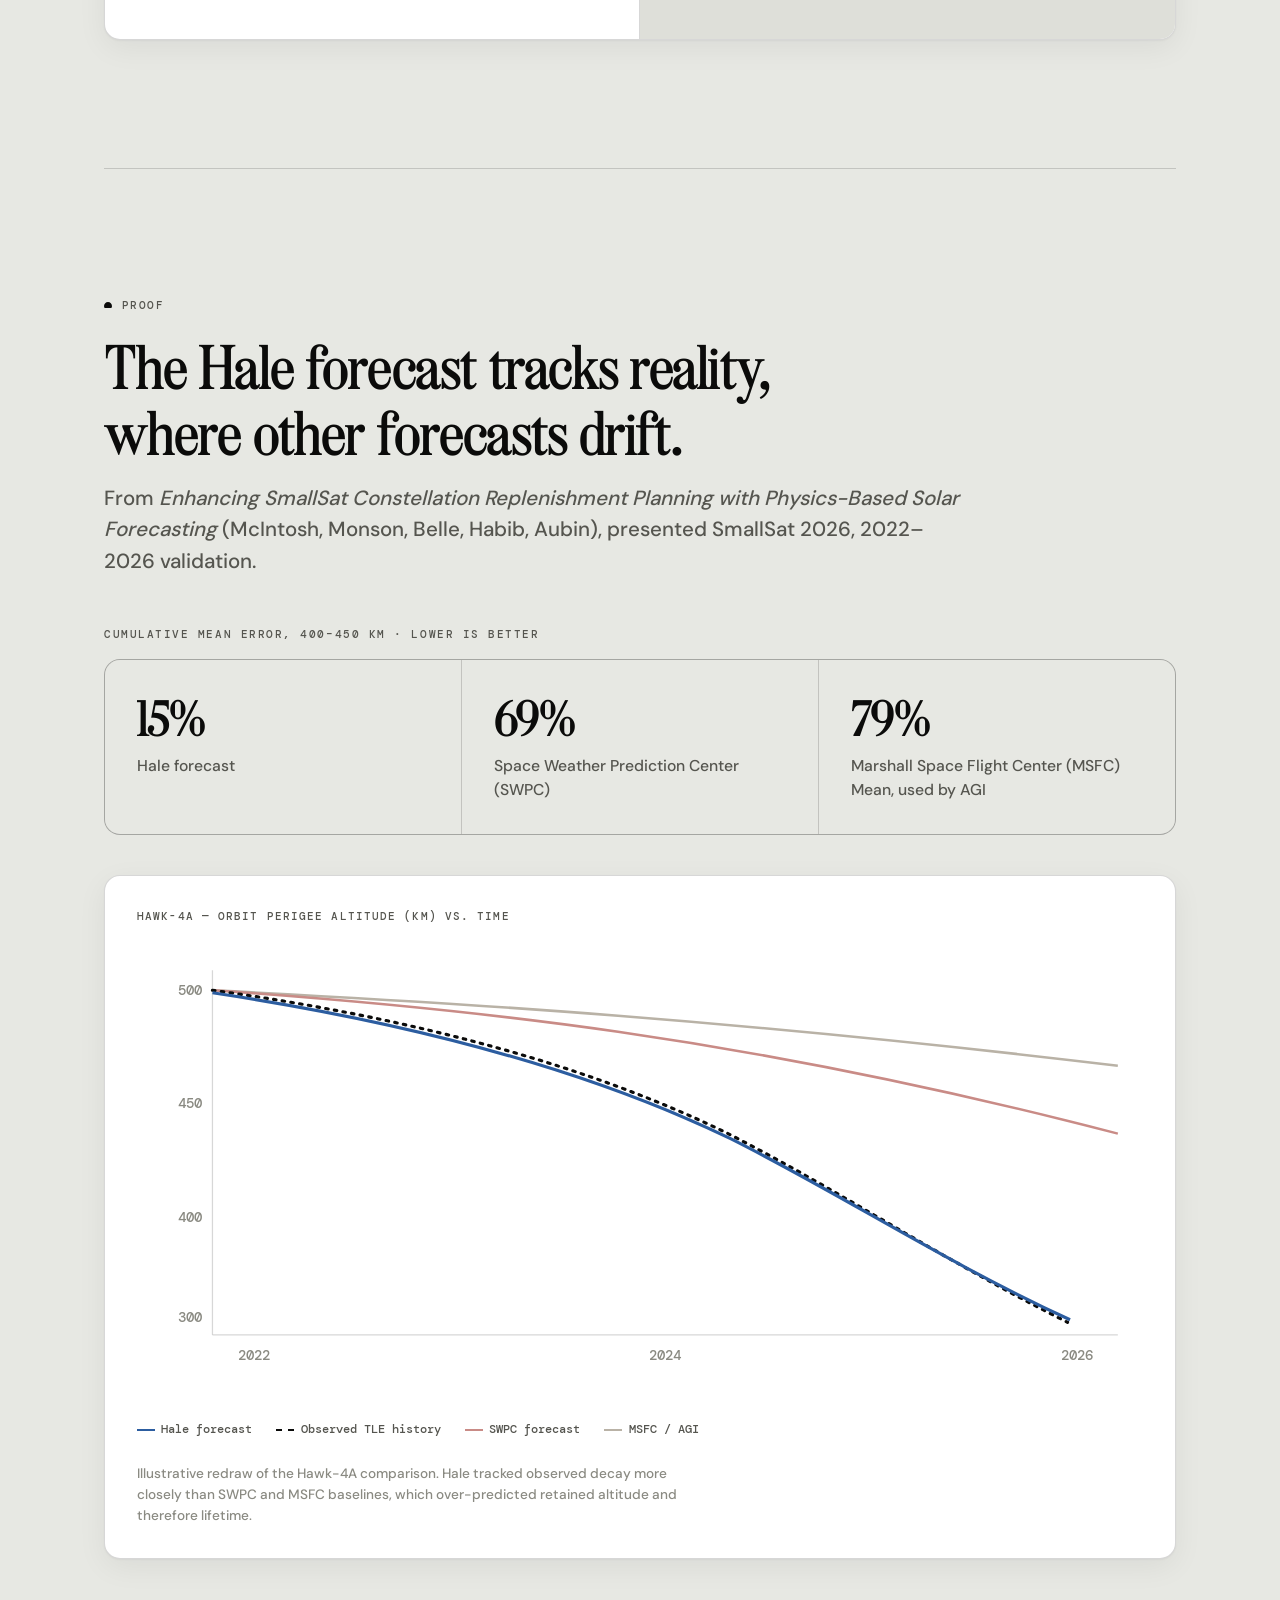
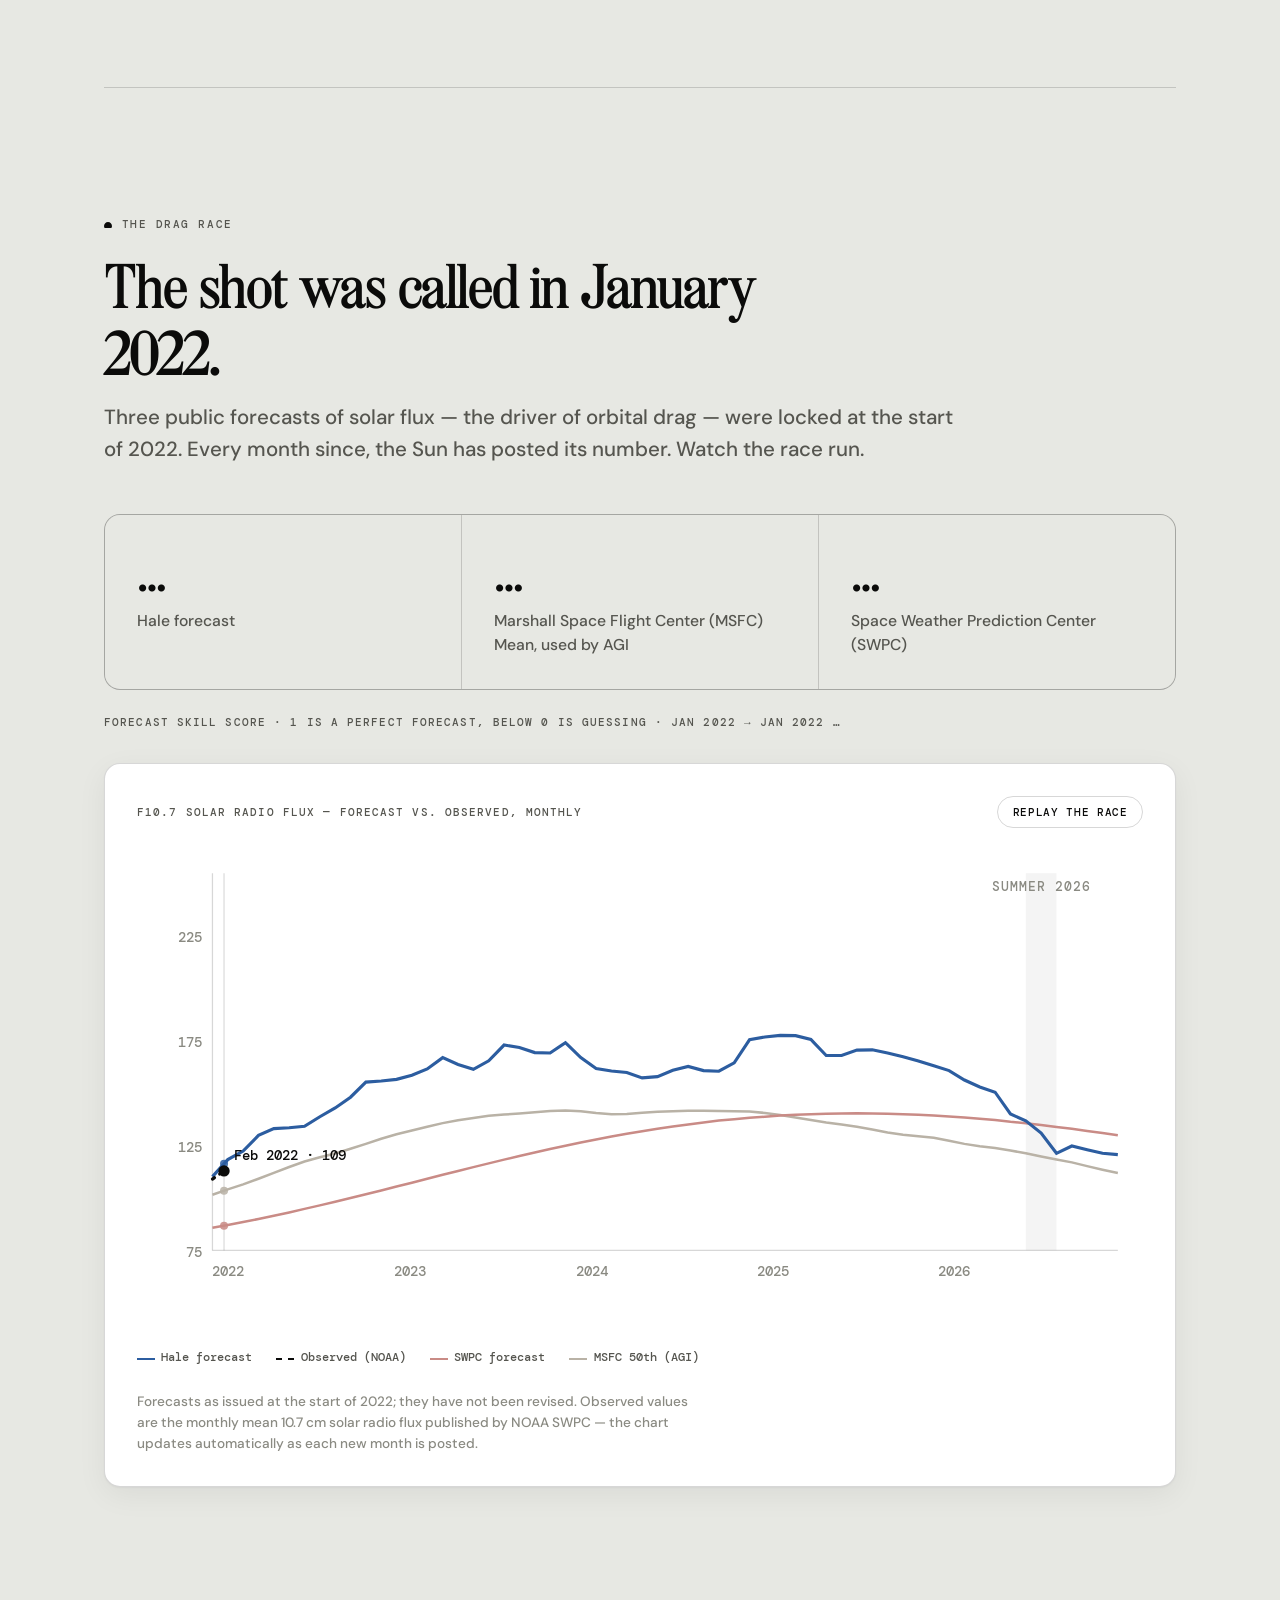
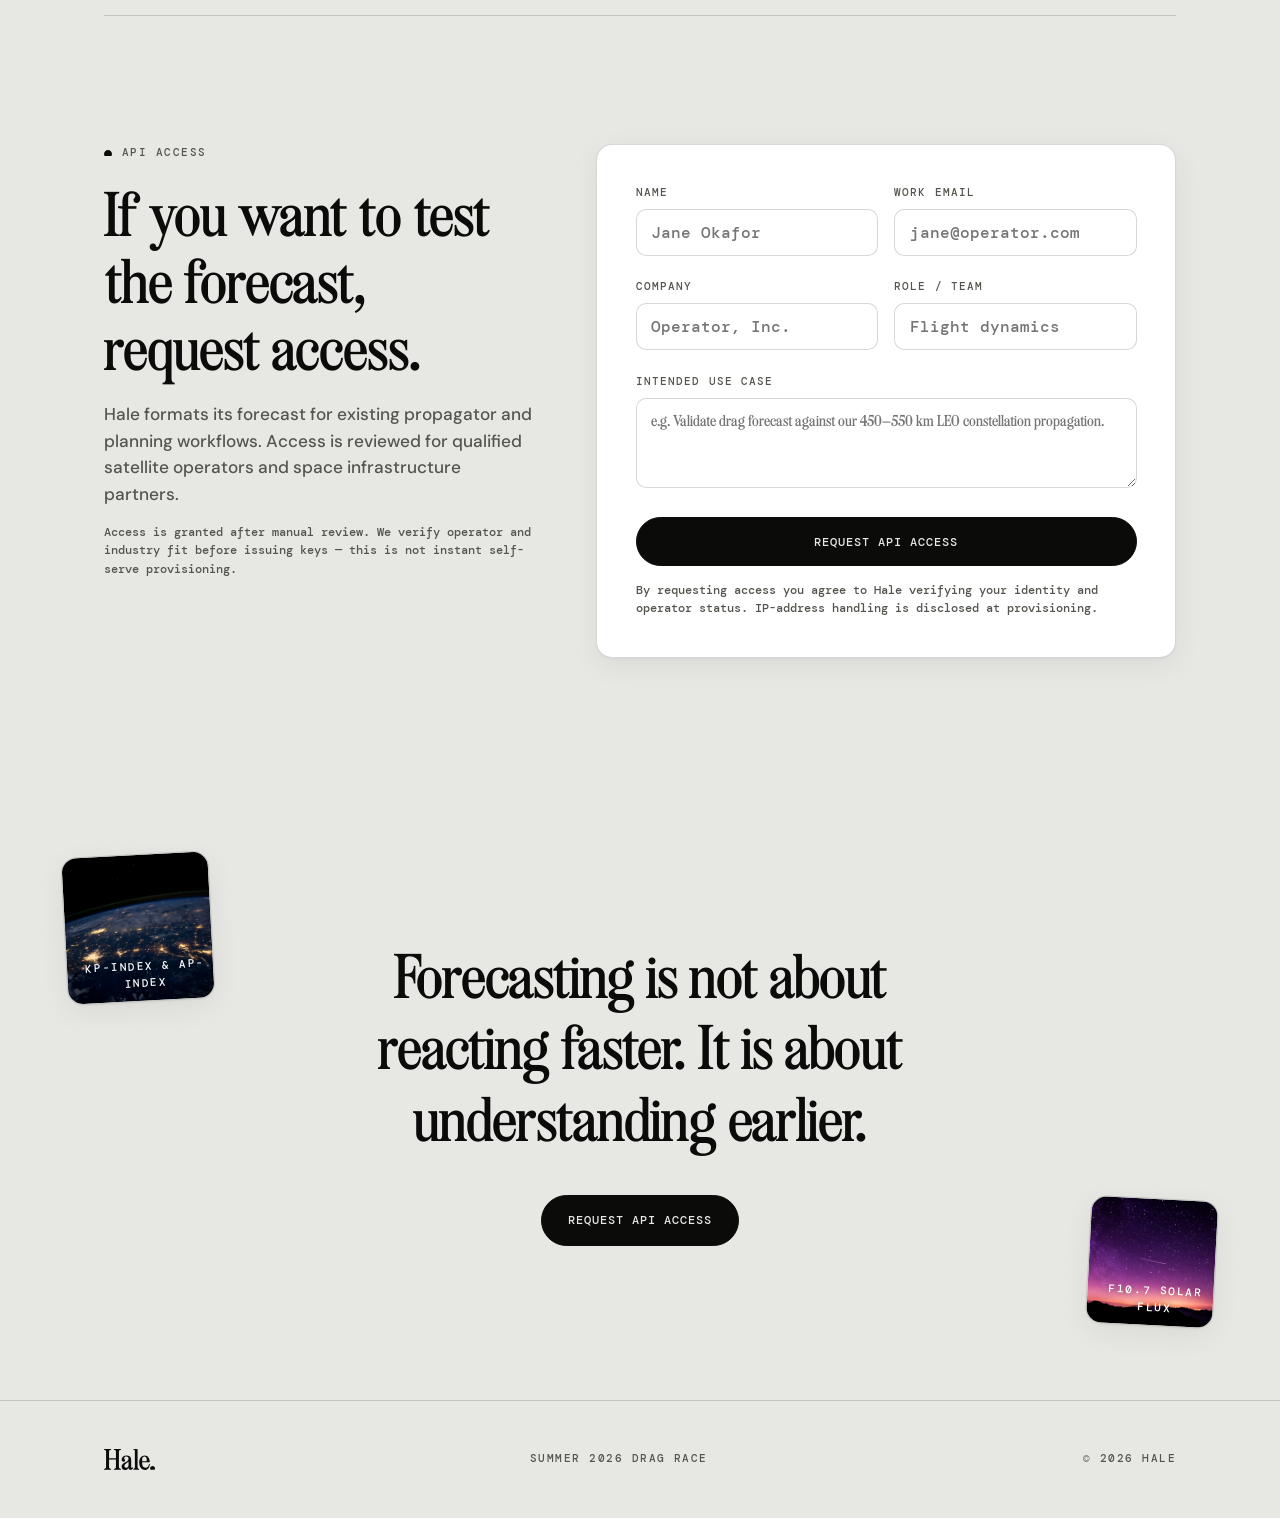
==== commit 58e4833a: "Reduce nav bar height (12px vertical padding) Co-Authored-By: Claude Opus 4.8 <noreply@anthropic.com" ====
--- a/wordpress/static-drag-race/index.html
+++ b/wordpress/static-drag-race/index.html
@@ -50,7 +50,7 @@
 <body>
 
 <header style="position:sticky;top:0;z-index:50;background:color-mix(in srgb,var(--bg) 86%,transparent);backdrop-filter:saturate(120%) blur(8px);-webkit-backdrop-filter:saturate(120%) blur(8px);border-bottom:1px solid var(--line-soft)">
-  <div style="padding:clamp(18px,3vw,28px) clamp(25px,4vw,40px);display:flex;align-items:center;justify-content:space-between">
+  <div style="padding:12px clamp(25px,4vw,40px);display:flex;align-items:center;justify-content:space-between">
     <a href="https://haleswx.com/" style="display:flex;align-items:center;color:var(--ink);text-decoration:none" aria-label="Hale — home"><svg width="98" height="40" viewBox="0 0 1817 747" fill="currentColor" xmlns="http://www.w3.org/2000/svg" role="img" aria-hidden="true"><path d="M1457.1 746.011C1334.54 746.011 1254.61 634.108 1254.61 481.708C1254.61 331.44 1330.28 228.063 1448.57 228.063C1564.74 228.063 1631.88 326.111 1631.88 472.117H1359.05V500.892C1359.05 603.202 1395.29 667.146 1479.48 667.146C1542.36 667.146 1589.25 629.846 1604.17 531.798H1630.82C1624.42 654.357 1566.87 746.011 1457.1 746.011ZM1440.05 268.561C1398.49 268.561 1359.05 295.205 1359.05 377.266V432.685H1521.04V377.266C1521.04 296.27 1481.61 268.561 1440.05 268.561Z"/><path d="M1048.04 735.357V708.714C1082.15 708.714 1100.26 683.136 1100.26 642.638V77.7987C1100.26 39.4322 1086.41 26.6434 1048.04 26.6434V1.11501e-05H1196.18V642.638C1196.18 683.136 1214.3 708.714 1248.4 708.714V735.357H1048.04Z"/><path d="M752.792 746.011C684.585 746.011 627.035 700.184 627.035 628.78C627.035 521.141 752.792 488.103 810.342 447.605C848.708 420.961 873.22 393.252 873.22 342.097C873.22 296.27 842.314 266.43 796.487 266.43C751.726 266.43 718.688 290.942 718.688 326.111C718.688 362.346 751.726 359.149 751.726 399.647C751.726 430.553 729.346 452.934 697.374 452.934C656.876 452.934 629.167 420.961 629.167 373.003C629.167 300.533 694.177 228.063 805.013 228.063C903.061 228.063 969.136 276.021 969.136 388.989V625.583C969.136 663.949 977.662 674.606 992.582 674.606C1006.44 674.606 1013.9 662.883 1020.29 649.029L1041.61 658.62C1026.69 722.564 989.385 742.813 952.084 742.813C909.455 742.813 873.22 720.433 873.22 663.949H871.089C848.708 721.499 802.881 746.011 752.792 746.011ZM790.093 669.278C827.393 669.278 863.628 642.634 873.22 586.15V444.408C857.234 461.459 840.182 474.248 823.131 485.971C770.909 522.206 727.214 550.981 727.214 607.465C727.214 647.963 752.792 669.278 790.093 669.278Z"/><path d="M0 735.357V708.714C47.9581 708.714 73.5357 683.136 73.5357 642.638V92.719C73.5357 52.221 47.9581 26.6434 0 26.6434V0H253.645V26.6434C205.687 26.6434 180.109 52.221 180.109 92.719V330.378H425.228V92.719C425.228 52.221 399.651 26.6434 351.693 26.6434V0H605.338V26.6434C557.379 26.6434 531.802 52.221 531.802 92.719V642.638C531.802 683.136 557.379 708.714 605.338 708.714V735.357H351.693V708.714C399.651 708.714 425.228 683.136 425.228 642.638V373.007H180.109V642.638C180.109 683.136 205.687 708.714 253.645 708.714V735.357H0Z"/><path d="M1729.9 602.412C1777.75 602.412 1816.54 641.205 1816.54 689.057C1816.54 706.085 1811.63 721.964 1803.15 735.357H1656.65C1648.17 721.964 1643.25 706.084 1643.25 689.057C1643.25 641.205 1682.05 602.412 1729.9 602.412Z"/></svg></a>
     <nav style="display:flex;gap:27px;align-items:center">
       <div data-r="navlinks" style="display:flex;gap:27px;align-items:center;margin-right:13px">
